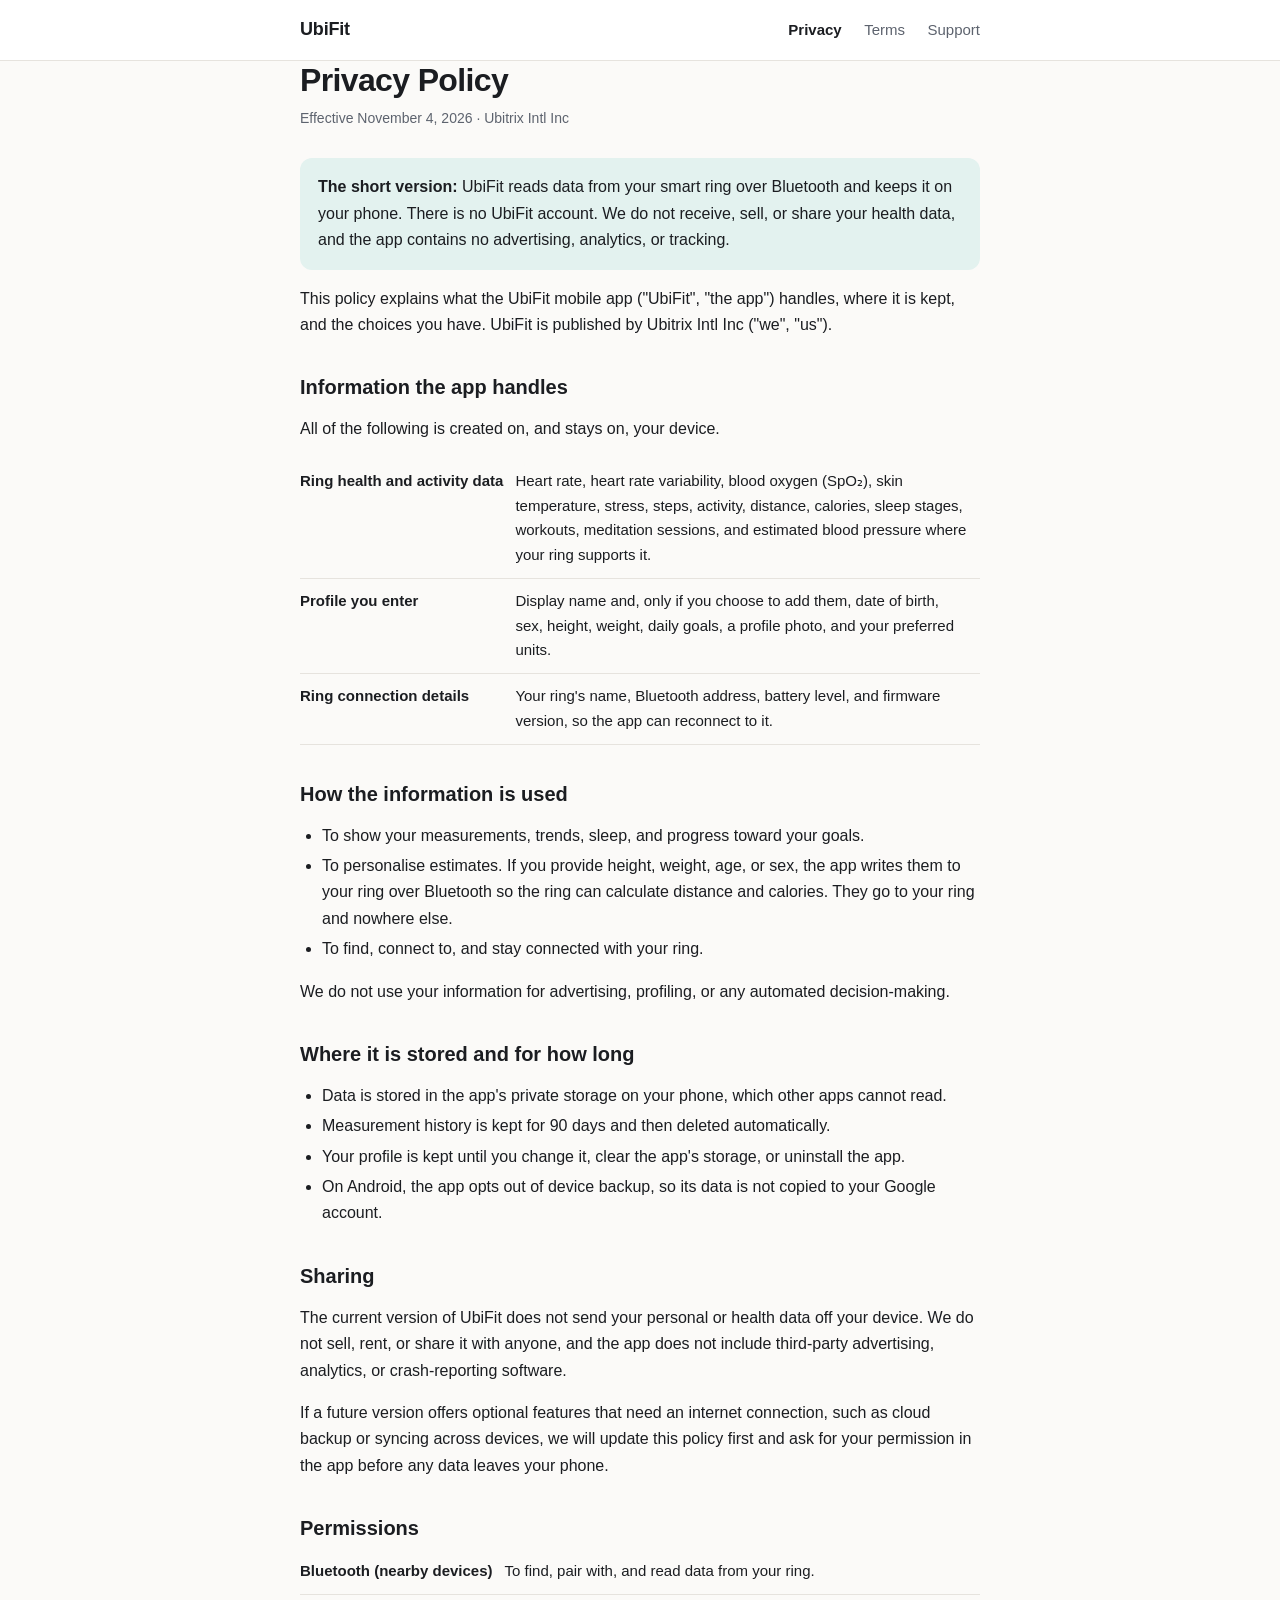
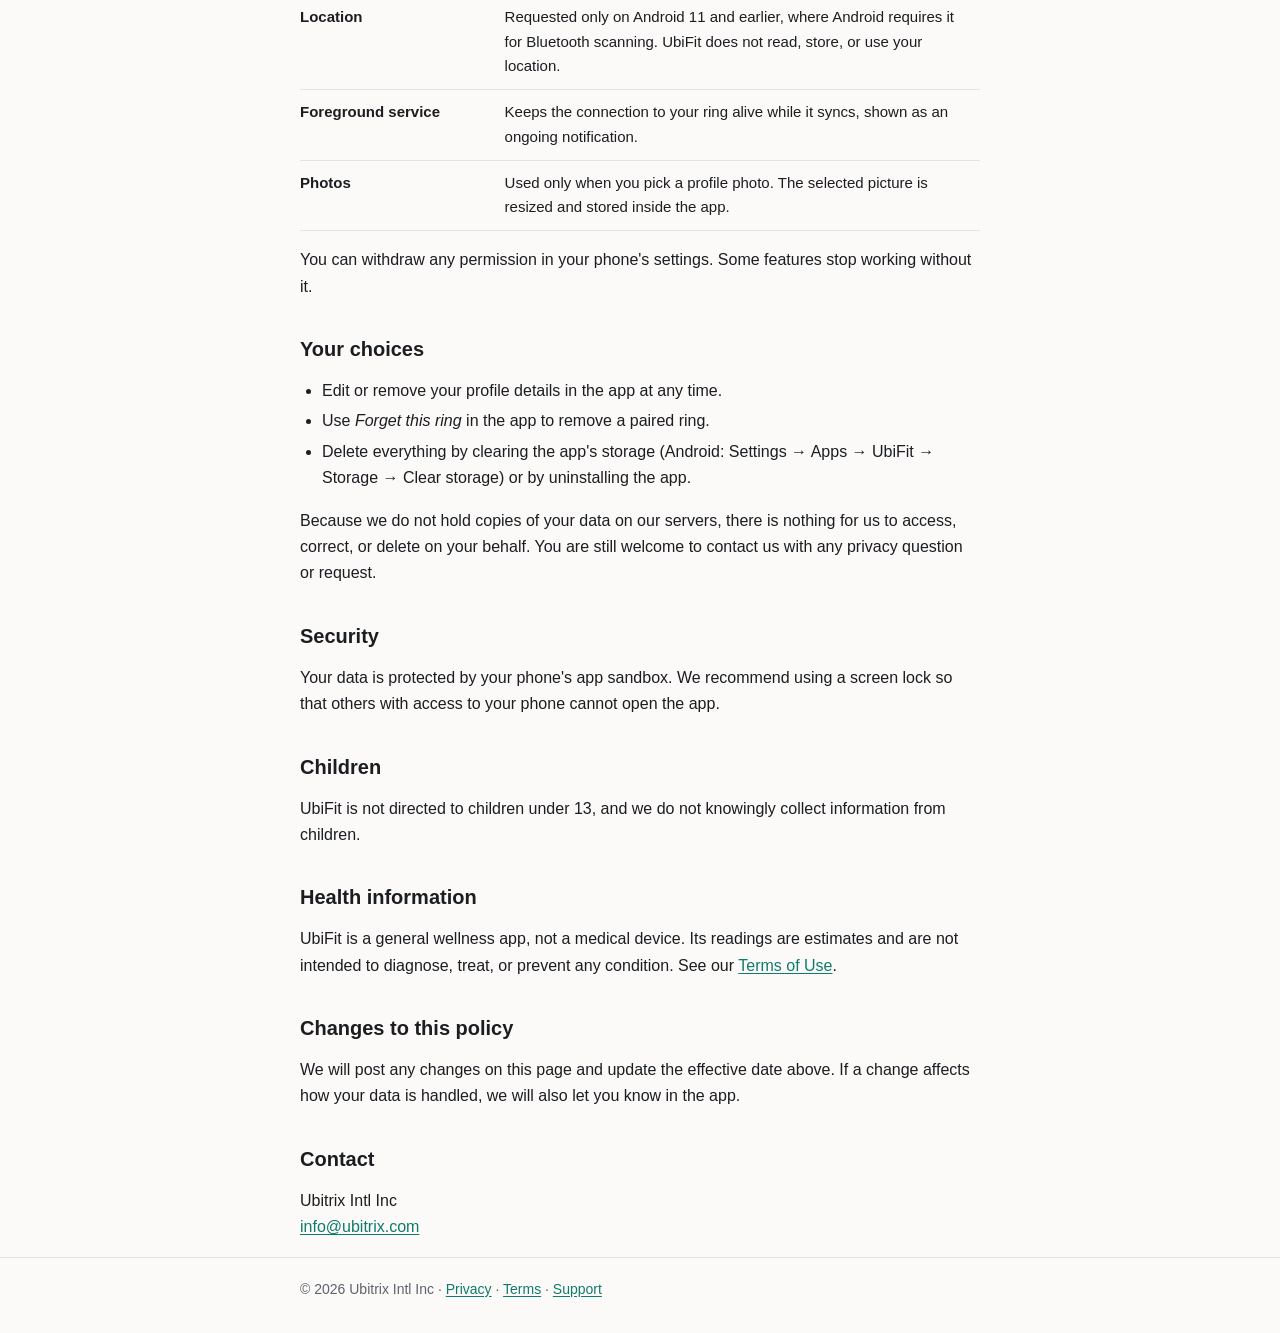
==== privacy/index.html @ 9b68f47c "Add UbiFit privacy, terms, and support pages" ====
<!doctype html>
<html lang="en">
<head>
  <meta charset="utf-8">
  <meta name="viewport" content="width=device-width, initial-scale=1">
  <title>Privacy Policy · UbiFit</title>
  <meta name="description" content="How the UbiFit app handles your ring data and profile: everything stays on your phone.">
  <link rel="stylesheet" href="../assets/site.css">
</head>
<body>
  <header class="site">
    <div class="wrap">
      <a class="brand" href="../">UbiFit</a>
      <nav class="site">
        <a href="../privacy/" aria-current="page">Privacy</a>
        <a href="../terms/">Terms</a>
        <a href="../support/">Support</a>
      </nav>
    </div>
  </header>

  <main class="wrap">
    <h1>Privacy Policy</h1>
    <p class="meta">Effective November 4, 2026 · Ubitrix Intl Inc</p>

    <p class="lede"><strong>The short version:</strong> UbiFit reads data from your smart ring over Bluetooth and keeps it on your phone. There is no UbiFit account. We do not receive, sell, or share your health data, and the app contains no advertising, analytics, or tracking.</p>

    <p>This policy explains what the UbiFit mobile app ("UbiFit", "the app") handles, where it is kept, and the choices you have. UbiFit is published by Ubitrix Intl Inc ("we", "us").</p>

    <h2>Information the app handles</h2>
    <p>All of the following is created on, and stays on, your device.</p>
    <table>
      <tr>
        <th>Ring health and activity data</th>
        <td>Heart rate, heart rate variability, blood oxygen (SpO₂), skin temperature, stress, steps, activity, distance, calories, sleep stages, workouts, meditation sessions, and estimated blood pressure where your ring supports it.</td>
      </tr>
      <tr>
        <th>Profile you enter</th>
        <td>Display name and, only if you choose to add them, date of birth, sex, height, weight, daily goals, a profile photo, and your preferred units.</td>
      </tr>
      <tr>
        <th>Ring connection details</th>
        <td>Your ring's name, Bluetooth address, battery level, and firmware version, so the app can reconnect to it.</td>
      </tr>
    </table>

    <h2>How the information is used</h2>
    <ul>
      <li>To show your measurements, trends, sleep, and progress toward your goals.</li>
      <li>To personalise estimates. If you provide height, weight, age, or sex, the app writes them to your ring over Bluetooth so the ring can calculate distance and calories. They go to your ring and nowhere else.</li>
      <li>To find, connect to, and stay connected with your ring.</li>
    </ul>
    <p>We do not use your information for advertising, profiling, or any automated decision-making.</p>

    <h2>Where it is stored and for how long</h2>
    <ul>
      <li>Data is stored in the app's private storage on your phone, which other apps cannot read.</li>
      <li>Measurement history is kept for 90 days and then deleted automatically.</li>
      <li>Your profile is kept until you change it, clear the app's storage, or uninstall the app.</li>
      <li>On Android, the app opts out of device backup, so its data is not copied to your Google account.</li>
    </ul>

    <h2>Sharing</h2>
    <p>The current version of UbiFit does not send your personal or health data off your device. We do not sell, rent, or share it with anyone, and the app does not include third-party advertising, analytics, or crash-reporting software.</p>
    <p>If a future version offers optional features that need an internet connection, such as cloud backup or syncing across devices, we will update this policy first and ask for your permission in the app before any data leaves your phone.</p>

    <h2>Permissions</h2>
    <table>
      <tr><th>Bluetooth (nearby devices)</th><td>To find, pair with, and read data from your ring.</td></tr>
      <tr><th>Location</th><td>Requested only on Android 11 and earlier, where Android requires it for Bluetooth scanning. UbiFit does not read, store, or use your location.</td></tr>
      <tr><th>Foreground service</th><td>Keeps the connection to your ring alive while it syncs, shown as an ongoing notification.</td></tr>
      <tr><th>Photos</th><td>Used only when you pick a profile photo. The selected picture is resized and stored inside the app.</td></tr>
    </table>
    <p>You can withdraw any permission in your phone's settings. Some features stop working without it.</p>

    <h2>Your choices</h2>
    <ul>
      <li>Edit or remove your profile details in the app at any time.</li>
      <li>Use <em>Forget this ring</em> in the app to remove a paired ring.</li>
      <li>Delete everything by clearing the app's storage (Android: Settings → Apps → UbiFit → Storage → Clear storage) or by uninstalling the app.</li>
    </ul>
    <p>Because we do not hold copies of your data on our servers, there is nothing for us to access, correct, or delete on your behalf. You are still welcome to contact us with any privacy question or request.</p>

    <h2>Security</h2>
    <p>Your data is protected by your phone's app sandbox. We recommend using a screen lock so that others with access to your phone cannot open the app.</p>

    <h2>Children</h2>
    <p>UbiFit is not directed to children under 13, and we do not knowingly collect information from children.</p>

    <h2>Health information</h2>
    <p>UbiFit is a general wellness app, not a medical device. Its readings are estimates and are not intended to diagnose, treat, or prevent any condition. See our <a href="../terms/">Terms of Use</a>.</p>

    <h2>Changes to this policy</h2>
    <p>We will post any changes on this page and update the effective date above. If a change affects how your data is handled, we will also let you know in the app.</p>

    <h2>Contact</h2>
    <p>Ubitrix Intl Inc<br><a href="mailto:info@ubitrix.com">info@ubitrix.com</a></p>
  </main>

  <footer class="site">
    <div class="wrap">© 2026 Ubitrix Intl Inc · <a href="../privacy/">Privacy</a> · <a href="../terms/">Terms</a> · <a href="../support/">Support</a></div>
  </footer>
</body>
</html>
---- assets/site.css ----
:root {
  --bg: #fbfaf8;
  --surface: #ffffff;
  --text: #1b1d21;
  --muted: #5d636e;
  --line: #e6e3de;
  --accent: #0f7b6c;
  --accent-soft: #e3f2ef;
  color-scheme: light;
}

@media (prefers-color-scheme: dark) {
  :root {
    --bg: #111315;
    --surface: #181b1e;
    --text: #eceef0;
    --muted: #a2a8b1;
    --line: #2a2e33;
    --accent: #4fc2ae;
    --accent-soft: #17302c;
    color-scheme: dark;
  }
}

* { box-sizing: border-box; }

html { -webkit-text-size-adjust: 100%; }

body {
  margin: 0;
  background: var(--bg);
  color: var(--text);
  font: 16px/1.65 ui-sans-serif, -apple-system, BlinkMacSystemFont, "Segoe UI", Roboto, "Helvetica Neue", Arial, sans-serif;
}

a { color: var(--accent); text-underline-offset: 2px; }

.wrap { max-width: 720px; margin: 0 auto; padding: 0 20px; }

header.site {
  border-bottom: 1px solid var(--line);
  background: var(--surface);
}

header.site .wrap {
  display: flex;
  align-items: center;
  justify-content: space-between;
  gap: 16px;
  min-height: 60px;
  flex-wrap: wrap;
}

.brand {
  font-weight: 700;
  font-size: 18px;
  letter-spacing: -0.01em;
  color: var(--text);
  text-decoration: none;
}

nav.site a {
  color: var(--muted);
  text-decoration: none;
  margin-left: 18px;
  font-size: 15px;
}

nav.site a:first-child { margin-left: 0; }
nav.site a[aria-current="page"] { color: var(--text); font-weight: 600; }

main { padding: 40px 0 56px; }

h1 { font-size: 32px; line-height: 1.2; letter-spacing: -0.02em; margin: 0 0 8px; }
h2 { font-size: 20px; line-height: 1.3; margin: 36px 0 8px; }
h3 { font-size: 16px; margin: 24px 0 4px; }

.meta { color: var(--muted); font-size: 14px; margin: 0 0 28px; }

.lede {
  background: var(--accent-soft);
  border-radius: 12px;
  padding: 16px 18px;
  margin: 0 0 8px;
}

ul { padding-left: 22px; }
li { margin: 4px 0; }

table { width: 100%; border-collapse: collapse; font-size: 15px; margin: 8px 0; }
th, td { text-align: left; vertical-align: top; padding: 10px 12px 10px 0; border-bottom: 1px solid var(--line); }
th { font-weight: 600; white-space: nowrap; }

.cards { display: grid; gap: 12px; grid-template-columns: repeat(auto-fit, minmax(200px, 1fr)); margin-top: 24px; }

.card {
  display: block;
  background: var(--surface);
  border: 1px solid var(--line);
  border-radius: 12px;
  padding: 16px 18px;
  color: var(--text);
  text-decoration: none;
}

.card strong { display: block; margin-bottom: 2px; }
.card span { color: var(--muted); font-size: 14px; }
.card:hover { border-color: var(--accent); }

footer.site {
  border-top: 1px solid var(--line);
  color: var(--muted);
  font-size: 14px;
  padding: 20px 0 32px;
}

@media (max-width: 480px) {
  h1 { font-size: 26px; }
  th { white-space: normal; }
}
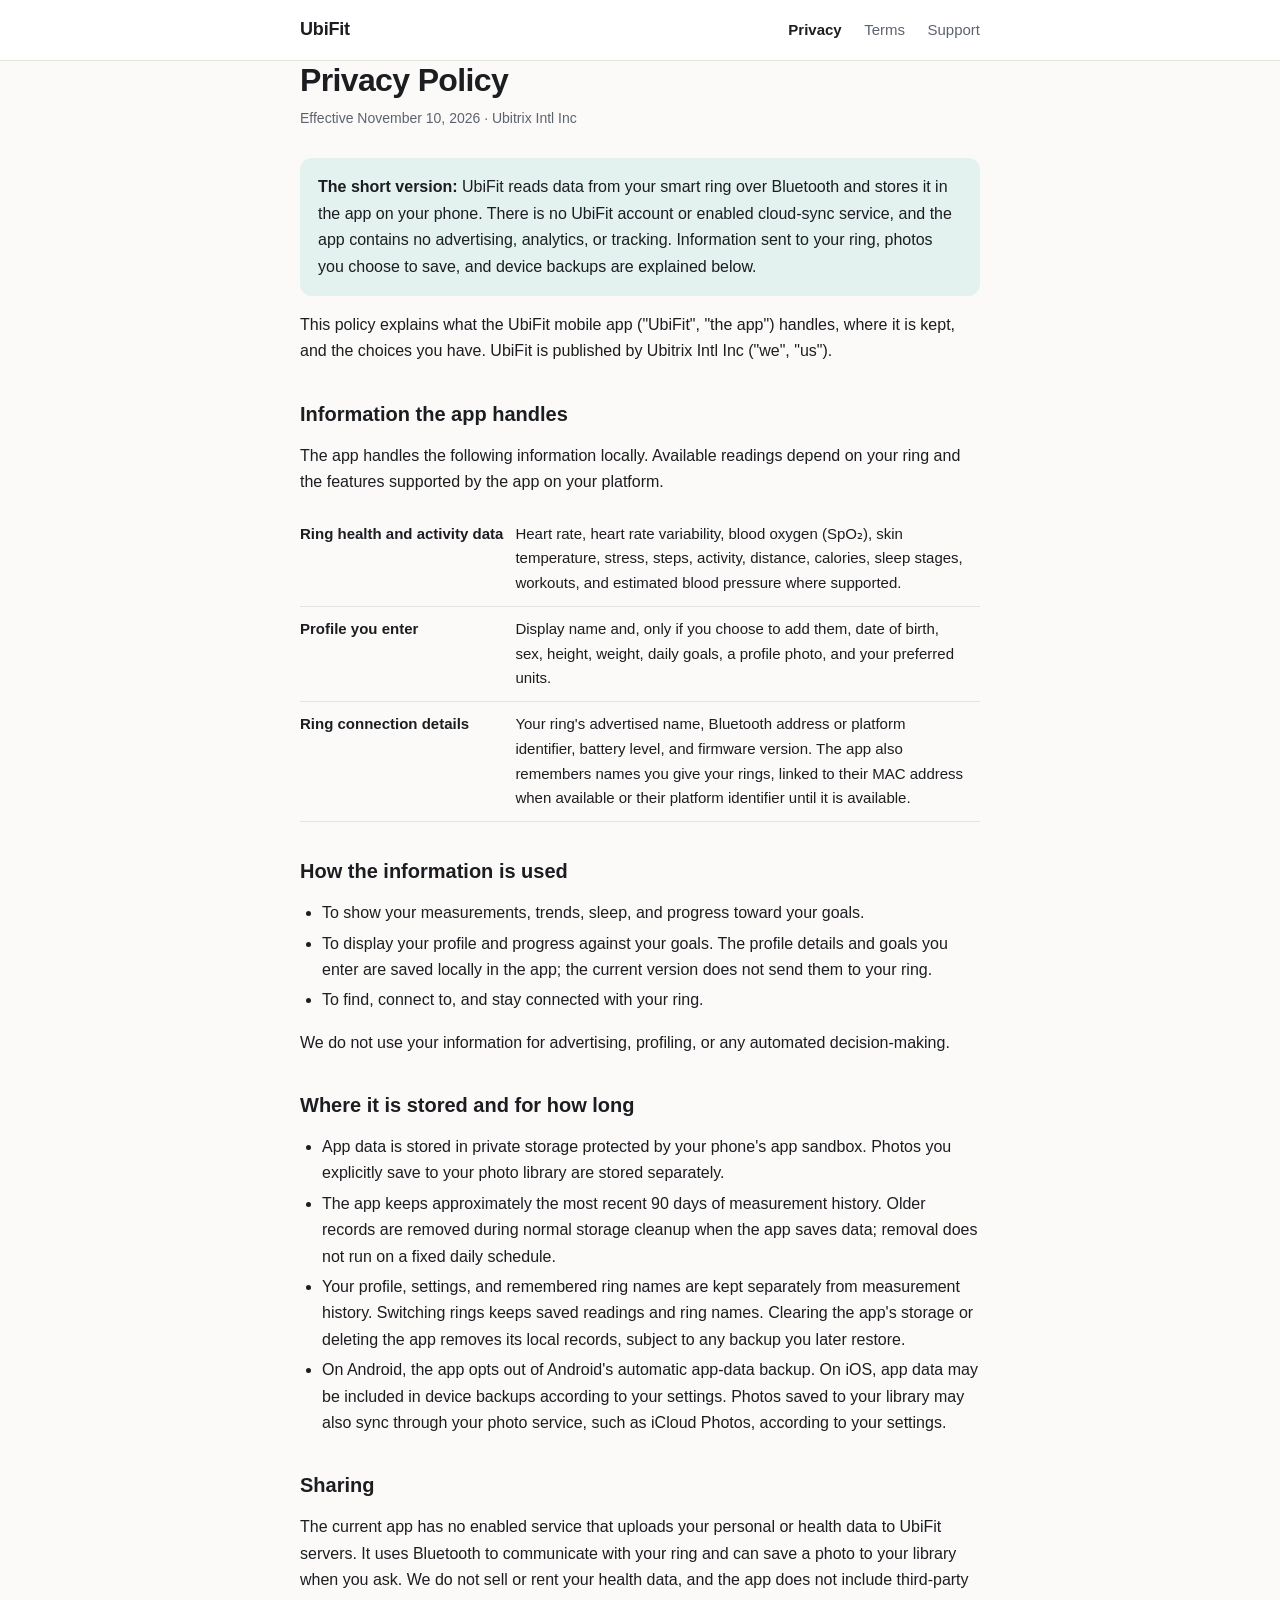
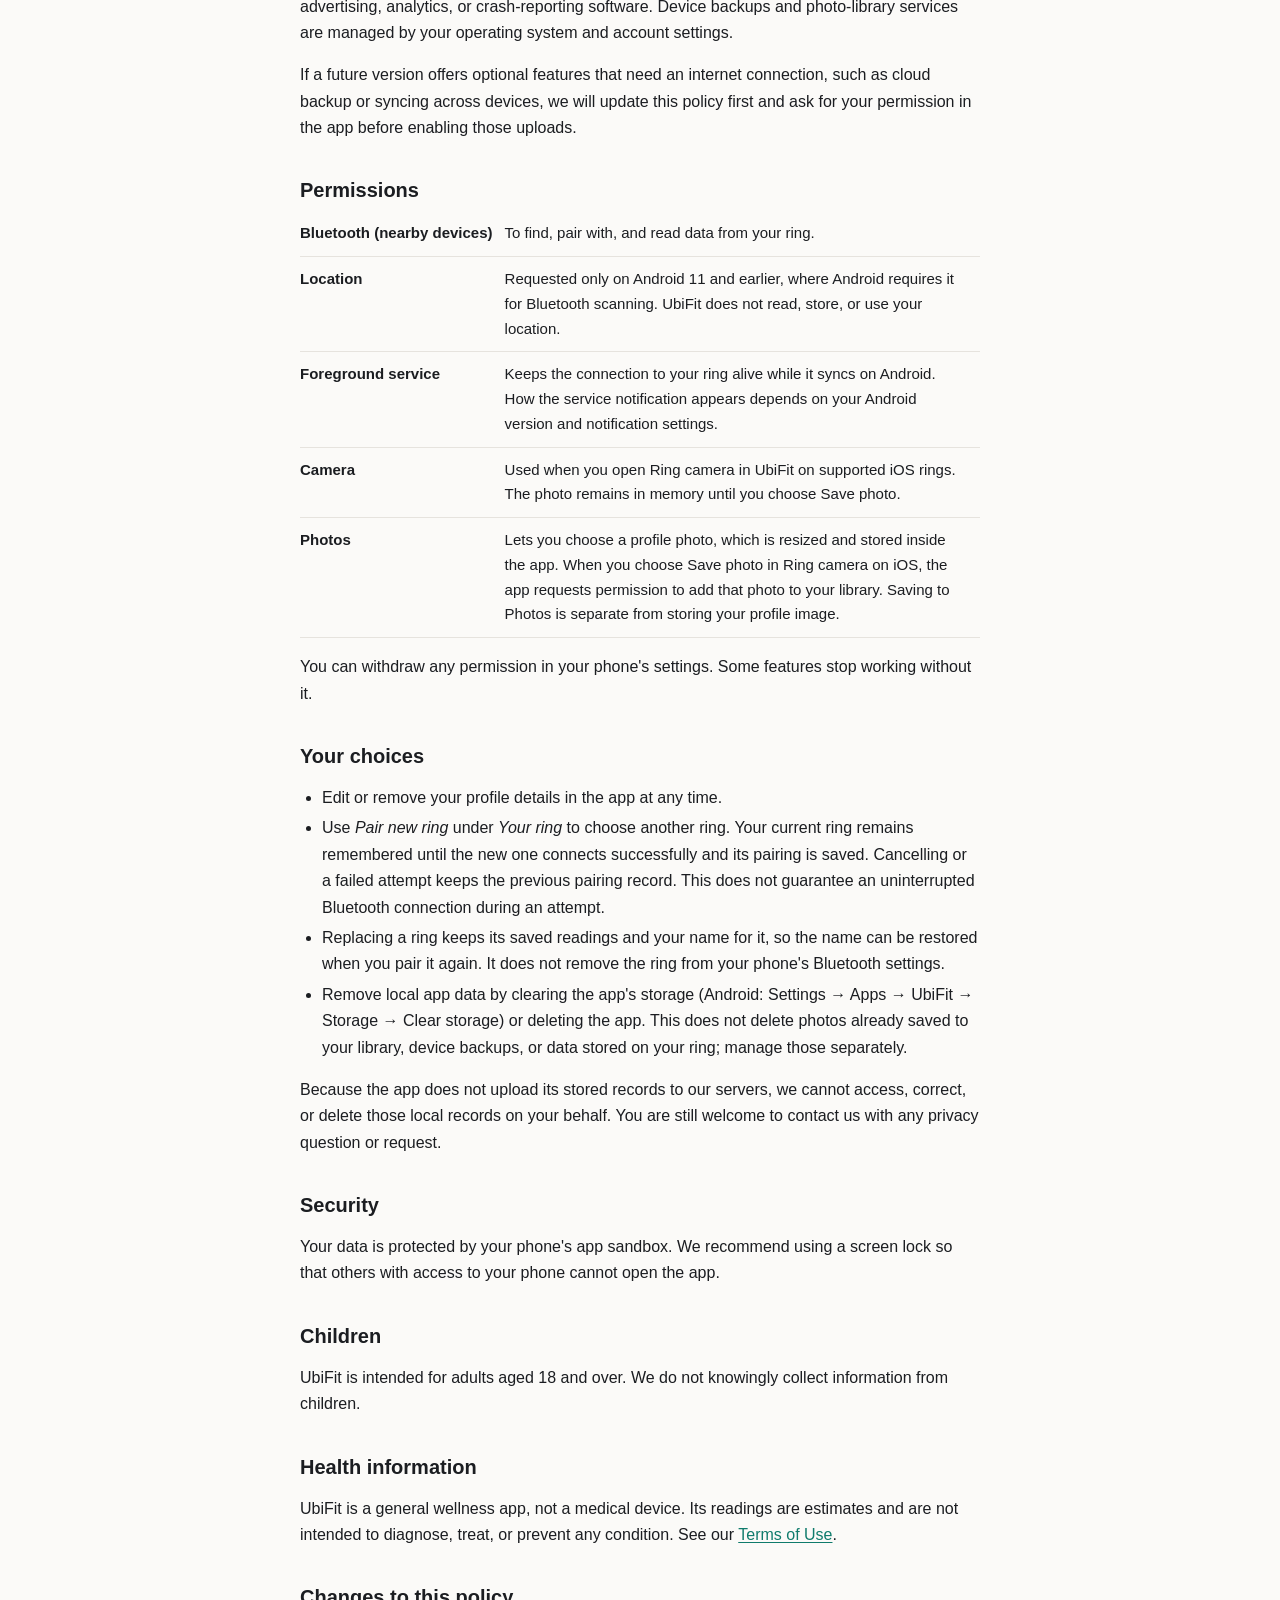
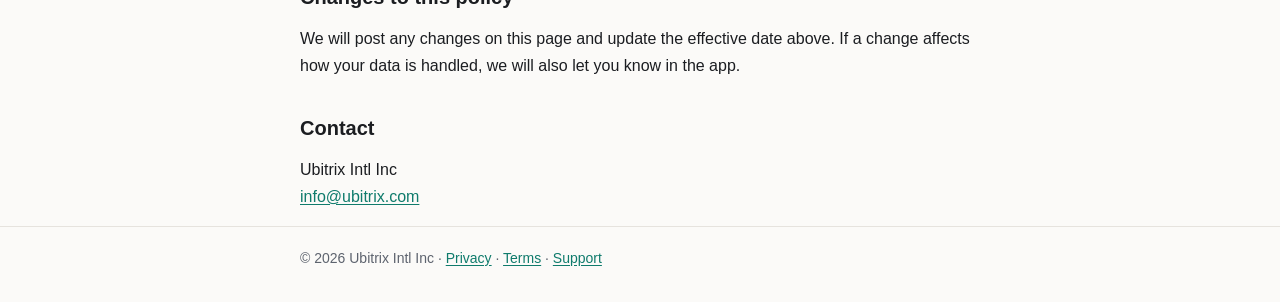
==== commit 7463c8f8: "Clarify UbiFit privacy, pairing, photos, and adult audience" ====
--- a/privacy/index.html
+++ b/privacy/index.html
@@ -4,7 +4,7 @@
   <meta charset="utf-8">
   <meta name="viewport" content="width=device-width, initial-scale=1">
   <title>Privacy Policy · UbiFit</title>
-  <meta name="description" content="How the UbiFit app handles your ring data and profile: everything stays on your phone.">
+  <meta name="description" content="How the UbiFit app handles your ring data, profile, photos, and local storage.">
   <link rel="stylesheet" href="../assets/site.css">
 </head>
 <body>
@@ -21,18 +21,18 @@
 
   <main class="wrap">
     <h1>Privacy Policy</h1>
-    <p class="meta">Effective November 4, 2026 · Ubitrix Intl Inc</p>
+    <p class="meta">Effective November 10, 2026 · Ubitrix Intl Inc</p>
 
-    <p class="lede"><strong>The short version:</strong> UbiFit reads data from your smart ring over Bluetooth and keeps it on your phone. There is no UbiFit account. We do not receive, sell, or share your health data, and the app contains no advertising, analytics, or tracking.</p>
+    <p class="lede"><strong>The short version:</strong> UbiFit reads data from your smart ring over Bluetooth and stores it in the app on your phone. There is no UbiFit account or enabled cloud-sync service, and the app contains no advertising, analytics, or tracking. Information sent to your ring, photos you choose to save, and device backups are explained below.</p>
 
     <p>This policy explains what the UbiFit mobile app ("UbiFit", "the app") handles, where it is kept, and the choices you have. UbiFit is published by Ubitrix Intl Inc ("we", "us").</p>
 
     <h2>Information the app handles</h2>
-    <p>All of the following is created on, and stays on, your device.</p>
+    <p>The app handles the following information locally. Available readings depend on your ring and the features supported by the app on your platform.</p>
     <table>
       <tr>
         <th>Ring health and activity data</th>
-        <td>Heart rate, heart rate variability, blood oxygen (SpO₂), skin temperature, stress, steps, activity, distance, calories, sleep stages, workouts, meditation sessions, and estimated blood pressure where your ring supports it.</td>
+        <td>Heart rate, heart rate variability, blood oxygen (SpO₂), skin temperature, stress, steps, activity, distance, calories, sleep stages, workouts, and estimated blood pressure where supported.</td>
       </tr>
       <tr>
         <th>Profile you enter</th>
@@ -40,52 +40,54 @@
       </tr>
       <tr>
         <th>Ring connection details</th>
-        <td>Your ring's name, Bluetooth address, battery level, and firmware version, so the app can reconnect to it.</td>
+        <td>Your ring's advertised name, Bluetooth address or platform identifier, battery level, and firmware version. The app also remembers names you give your rings, linked to their MAC address when available or their platform identifier until it is available.</td>
       </tr>
     </table>
 
     <h2>How the information is used</h2>
     <ul>
       <li>To show your measurements, trends, sleep, and progress toward your goals.</li>
-      <li>To personalise estimates. If you provide height, weight, age, or sex, the app writes them to your ring over Bluetooth so the ring can calculate distance and calories. They go to your ring and nowhere else.</li>
+      <li>To display your profile and progress against your goals. The profile details and goals you enter are saved locally in the app; the current version does not send them to your ring.</li>
       <li>To find, connect to, and stay connected with your ring.</li>
     </ul>
     <p>We do not use your information for advertising, profiling, or any automated decision-making.</p>
 
     <h2>Where it is stored and for how long</h2>
     <ul>
-      <li>Data is stored in the app's private storage on your phone, which other apps cannot read.</li>
-      <li>Measurement history is kept for 90 days and then deleted automatically.</li>
-      <li>Your profile is kept until you change it, clear the app's storage, or uninstall the app.</li>
-      <li>On Android, the app opts out of device backup, so its data is not copied to your Google account.</li>
+      <li>App data is stored in private storage protected by your phone's app sandbox. Photos you explicitly save to your photo library are stored separately.</li>
+      <li>The app keeps approximately the most recent 90 days of measurement history. Older records are removed during normal storage cleanup when the app saves data; removal does not run on a fixed daily schedule.</li>
+      <li>Your profile, settings, and remembered ring names are kept separately from measurement history. Switching rings keeps saved readings and ring names. Clearing the app's storage or deleting the app removes its local records, subject to any backup you later restore.</li>
+      <li>On Android, the app opts out of Android's automatic app-data backup. On iOS, app data may be included in device backups according to your settings. Photos saved to your library may also sync through your photo service, such as iCloud Photos, according to your settings.</li>
     </ul>
 
     <h2>Sharing</h2>
-    <p>The current version of UbiFit does not send your personal or health data off your device. We do not sell, rent, or share it with anyone, and the app does not include third-party advertising, analytics, or crash-reporting software.</p>
-    <p>If a future version offers optional features that need an internet connection, such as cloud backup or syncing across devices, we will update this policy first and ask for your permission in the app before any data leaves your phone.</p>
+    <p>The current app has no enabled service that uploads your personal or health data to UbiFit servers. It uses Bluetooth to communicate with your ring and can save a photo to your library when you ask. We do not sell or rent your health data, and the app does not include third-party advertising, analytics, or crash-reporting software. Device backups and photo-library services are managed by your operating system and account settings.</p>
+    <p>If a future version offers optional features that need an internet connection, such as cloud backup or syncing across devices, we will update this policy first and ask for your permission in the app before enabling those uploads.</p>
 
     <h2>Permissions</h2>
     <table>
       <tr><th>Bluetooth (nearby devices)</th><td>To find, pair with, and read data from your ring.</td></tr>
       <tr><th>Location</th><td>Requested only on Android 11 and earlier, where Android requires it for Bluetooth scanning. UbiFit does not read, store, or use your location.</td></tr>
-      <tr><th>Foreground service</th><td>Keeps the connection to your ring alive while it syncs, shown as an ongoing notification.</td></tr>
-      <tr><th>Photos</th><td>Used only when you pick a profile photo. The selected picture is resized and stored inside the app.</td></tr>
+      <tr><th>Foreground service</th><td>Keeps the connection to your ring alive while it syncs on Android. How the service notification appears depends on your Android version and notification settings.</td></tr>
+      <tr><th>Camera</th><td>Used when you open Ring camera in UbiFit on supported iOS rings. The photo remains in memory until you choose Save photo.</td></tr>
+      <tr><th>Photos</th><td>Lets you choose a profile photo, which is resized and stored inside the app. When you choose Save photo in Ring camera on iOS, the app requests permission to add that photo to your library. Saving to Photos is separate from storing your profile image.</td></tr>
     </table>
     <p>You can withdraw any permission in your phone's settings. Some features stop working without it.</p>
 
     <h2>Your choices</h2>
     <ul>
       <li>Edit or remove your profile details in the app at any time.</li>
-      <li>Use <em>Forget this ring</em> in the app to remove a paired ring.</li>
-      <li>Delete everything by clearing the app's storage (Android: Settings → Apps → UbiFit → Storage → Clear storage) or by uninstalling the app.</li>
+      <li>Use <em>Pair new ring</em> under <em>Your ring</em> to choose another ring. Your current ring remains remembered until the new one connects successfully and its pairing is saved. Cancelling or a failed attempt keeps the previous pairing record. This does not guarantee an uninterrupted Bluetooth connection during an attempt.</li>
+      <li>Replacing a ring keeps its saved readings and your name for it, so the name can be restored when you pair it again. It does not remove the ring from your phone's Bluetooth settings.</li>
+      <li>Remove local app data by clearing the app's storage (Android: Settings → Apps → UbiFit → Storage → Clear storage) or deleting the app. This does not delete photos already saved to your library, device backups, or data stored on your ring; manage those separately.</li>
     </ul>
-    <p>Because we do not hold copies of your data on our servers, there is nothing for us to access, correct, or delete on your behalf. You are still welcome to contact us with any privacy question or request.</p>
+    <p>Because the app does not upload its stored records to our servers, we cannot access, correct, or delete those local records on your behalf. You are still welcome to contact us with any privacy question or request.</p>
 
     <h2>Security</h2>
     <p>Your data is protected by your phone's app sandbox. We recommend using a screen lock so that others with access to your phone cannot open the app.</p>
 
     <h2>Children</h2>
-    <p>UbiFit is not directed to children under 13, and we do not knowingly collect information from children.</p>
+    <p>UbiFit is intended for adults aged 18 and over. We do not knowingly collect information from children.</p>
 
     <h2>Health information</h2>
     <p>UbiFit is a general wellness app, not a medical device. Its readings are estimates and are not intended to diagnose, treat, or prevent any condition. See our <a href="../terms/">Terms of Use</a>.</p>
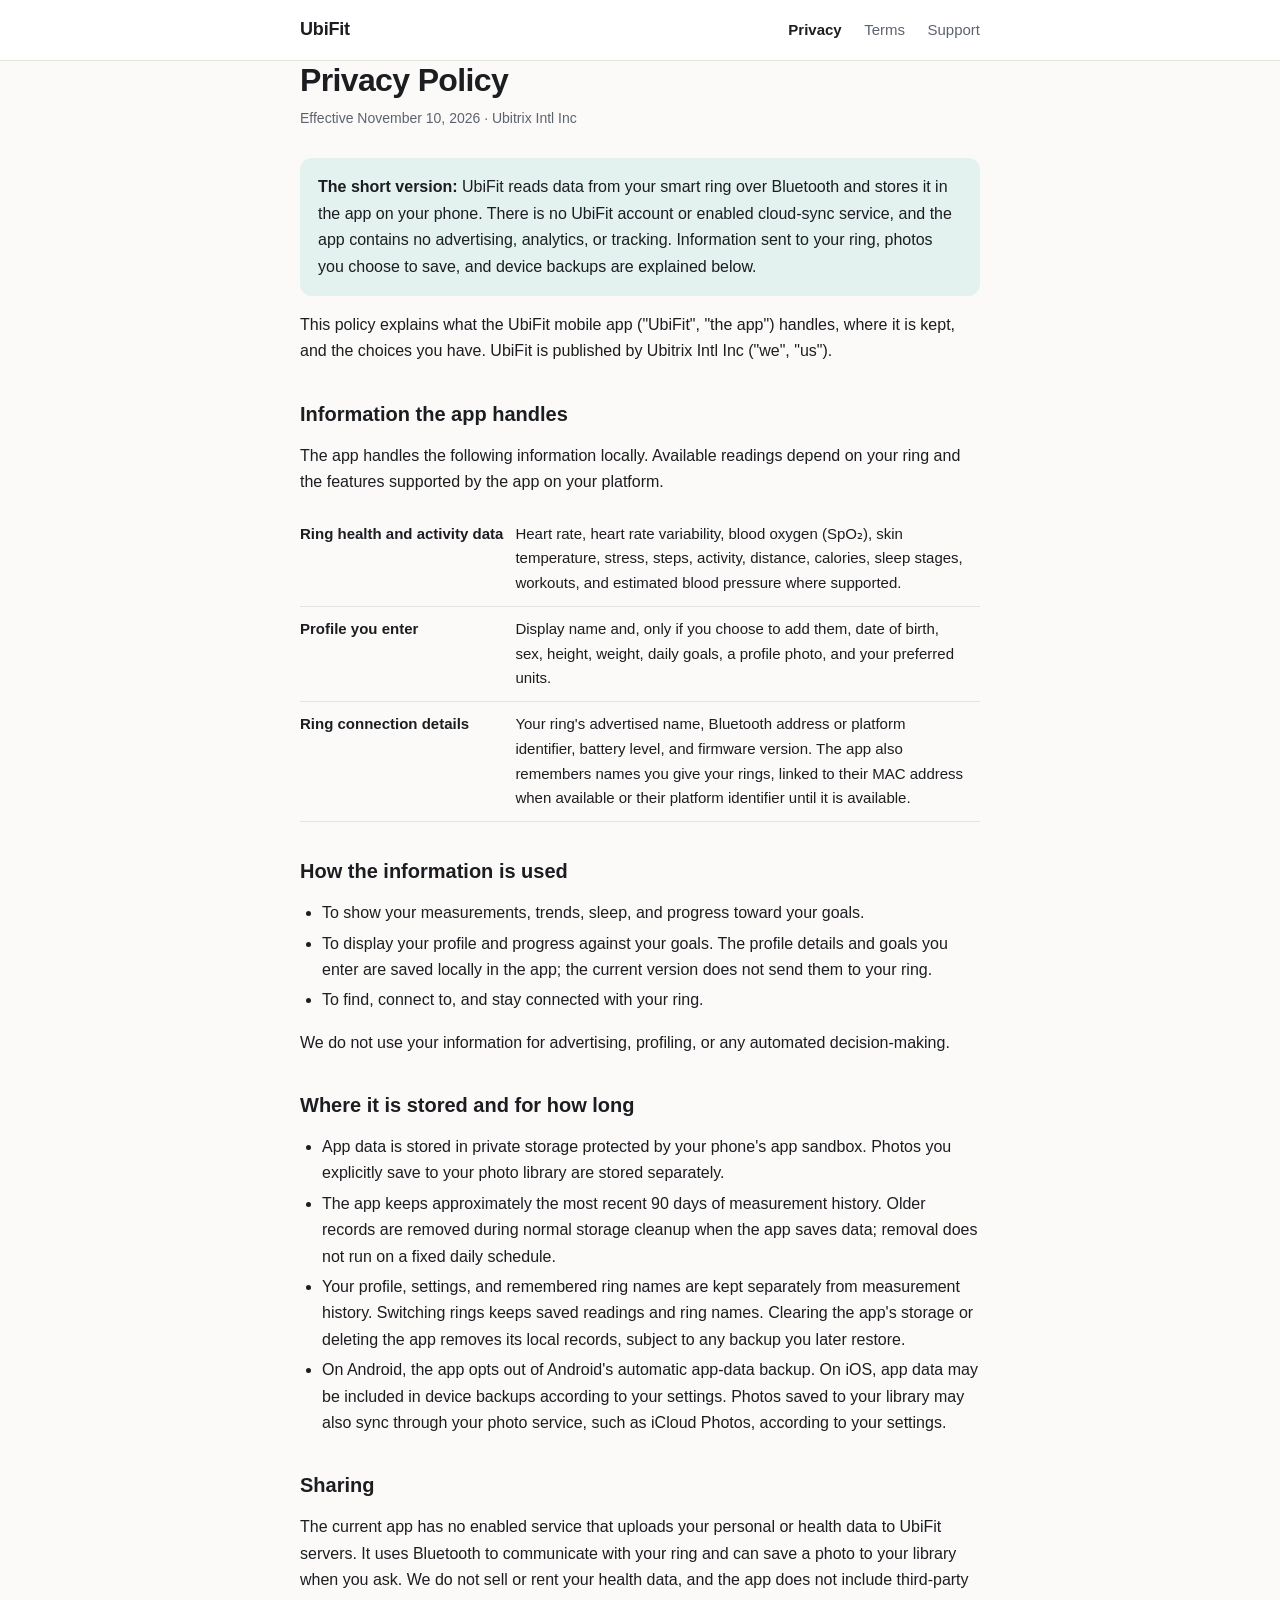
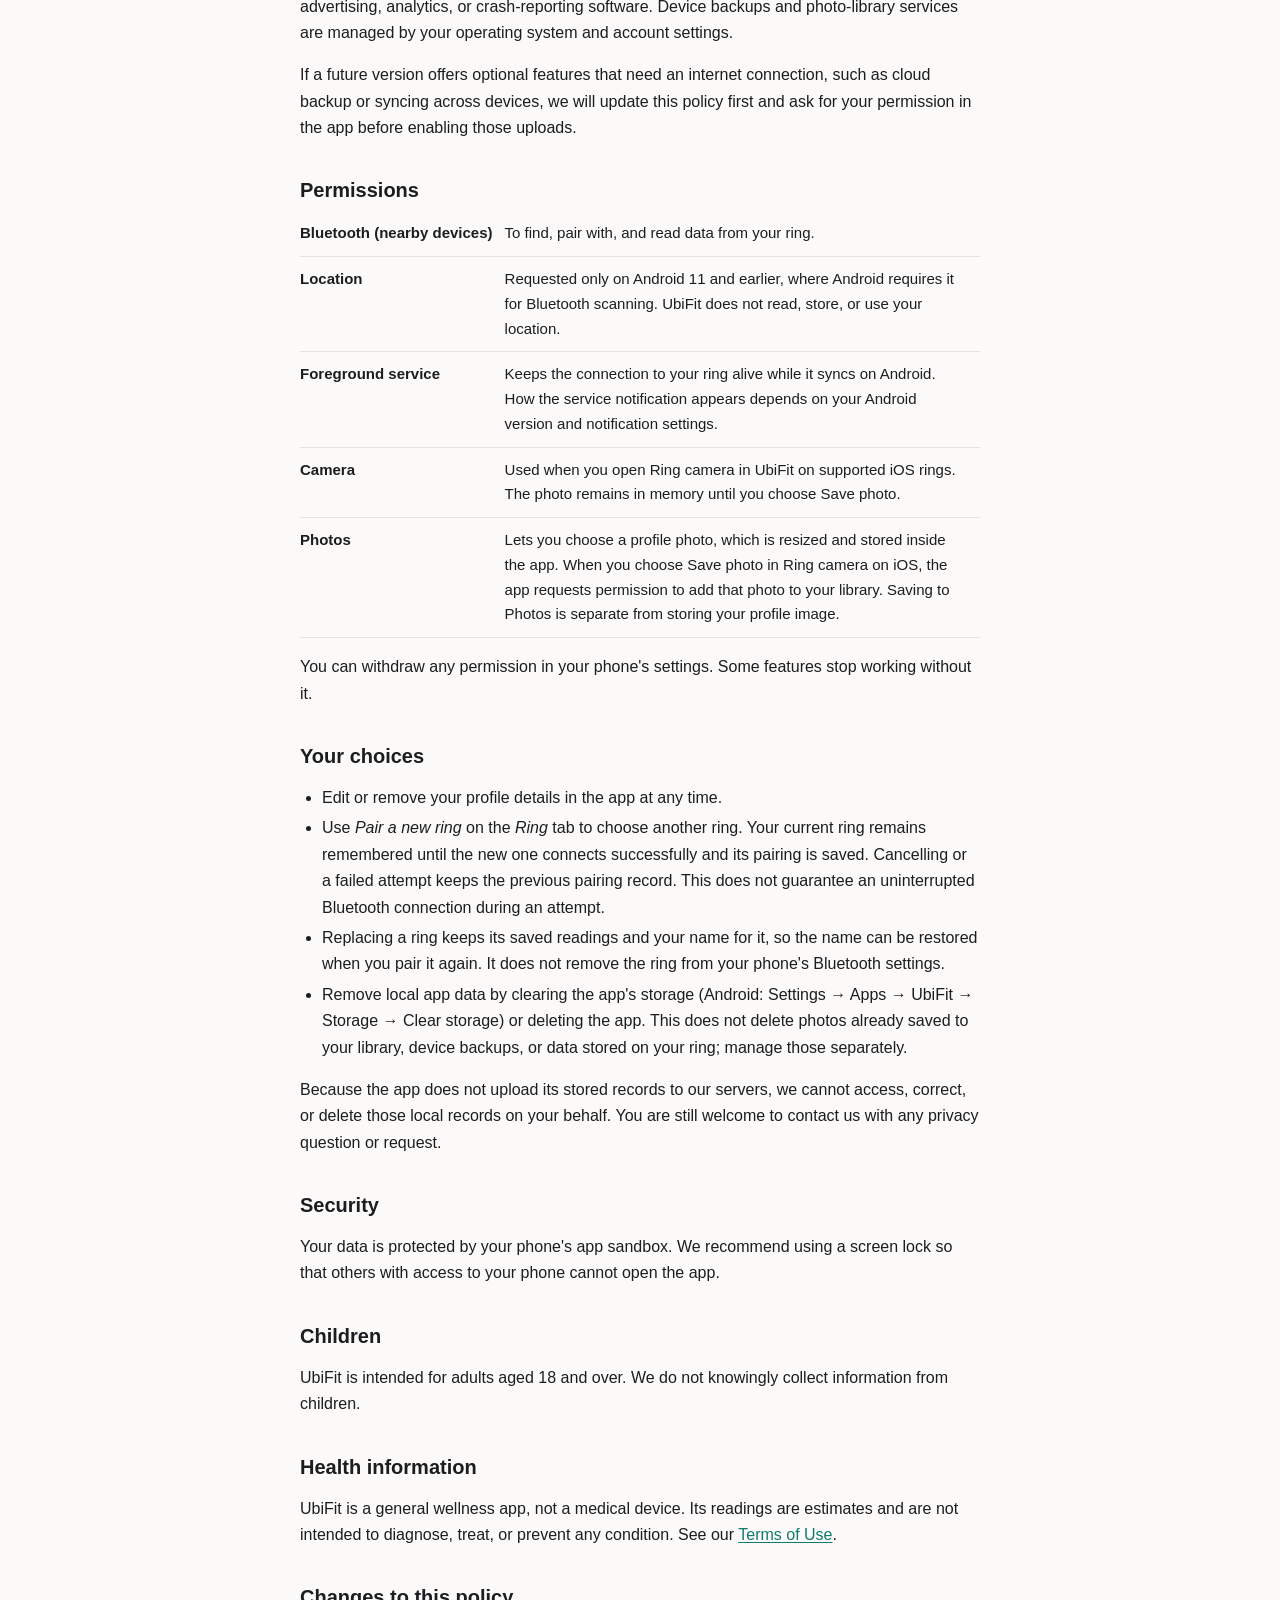
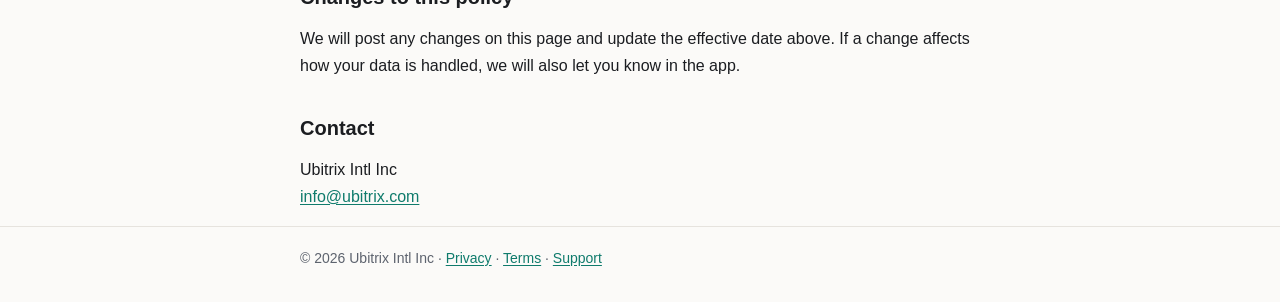
==== commit ff51f95f: "Update UbiFit Ring navigation in help pages" ====
--- a/privacy/index.html
+++ b/privacy/index.html
@@ -77,7 +77,7 @@
     <h2>Your choices</h2>
     <ul>
       <li>Edit or remove your profile details in the app at any time.</li>
-      <li>Use <em>Pair new ring</em> under <em>Your ring</em> to choose another ring. Your current ring remains remembered until the new one connects successfully and its pairing is saved. Cancelling or a failed attempt keeps the previous pairing record. This does not guarantee an uninterrupted Bluetooth connection during an attempt.</li>
+      <li>Use <em>Pair a new ring</em> on the <em>Ring</em> tab to choose another ring. Your current ring remains remembered until the new one connects successfully and its pairing is saved. Cancelling or a failed attempt keeps the previous pairing record. This does not guarantee an uninterrupted Bluetooth connection during an attempt.</li>
       <li>Replacing a ring keeps its saved readings and your name for it, so the name can be restored when you pair it again. It does not remove the ring from your phone's Bluetooth settings.</li>
       <li>Remove local app data by clearing the app's storage (Android: Settings → Apps → UbiFit → Storage → Clear storage) or deleting the app. This does not delete photos already saved to your library, device backups, or data stored on your ring; manage those separately.</li>
     </ul>
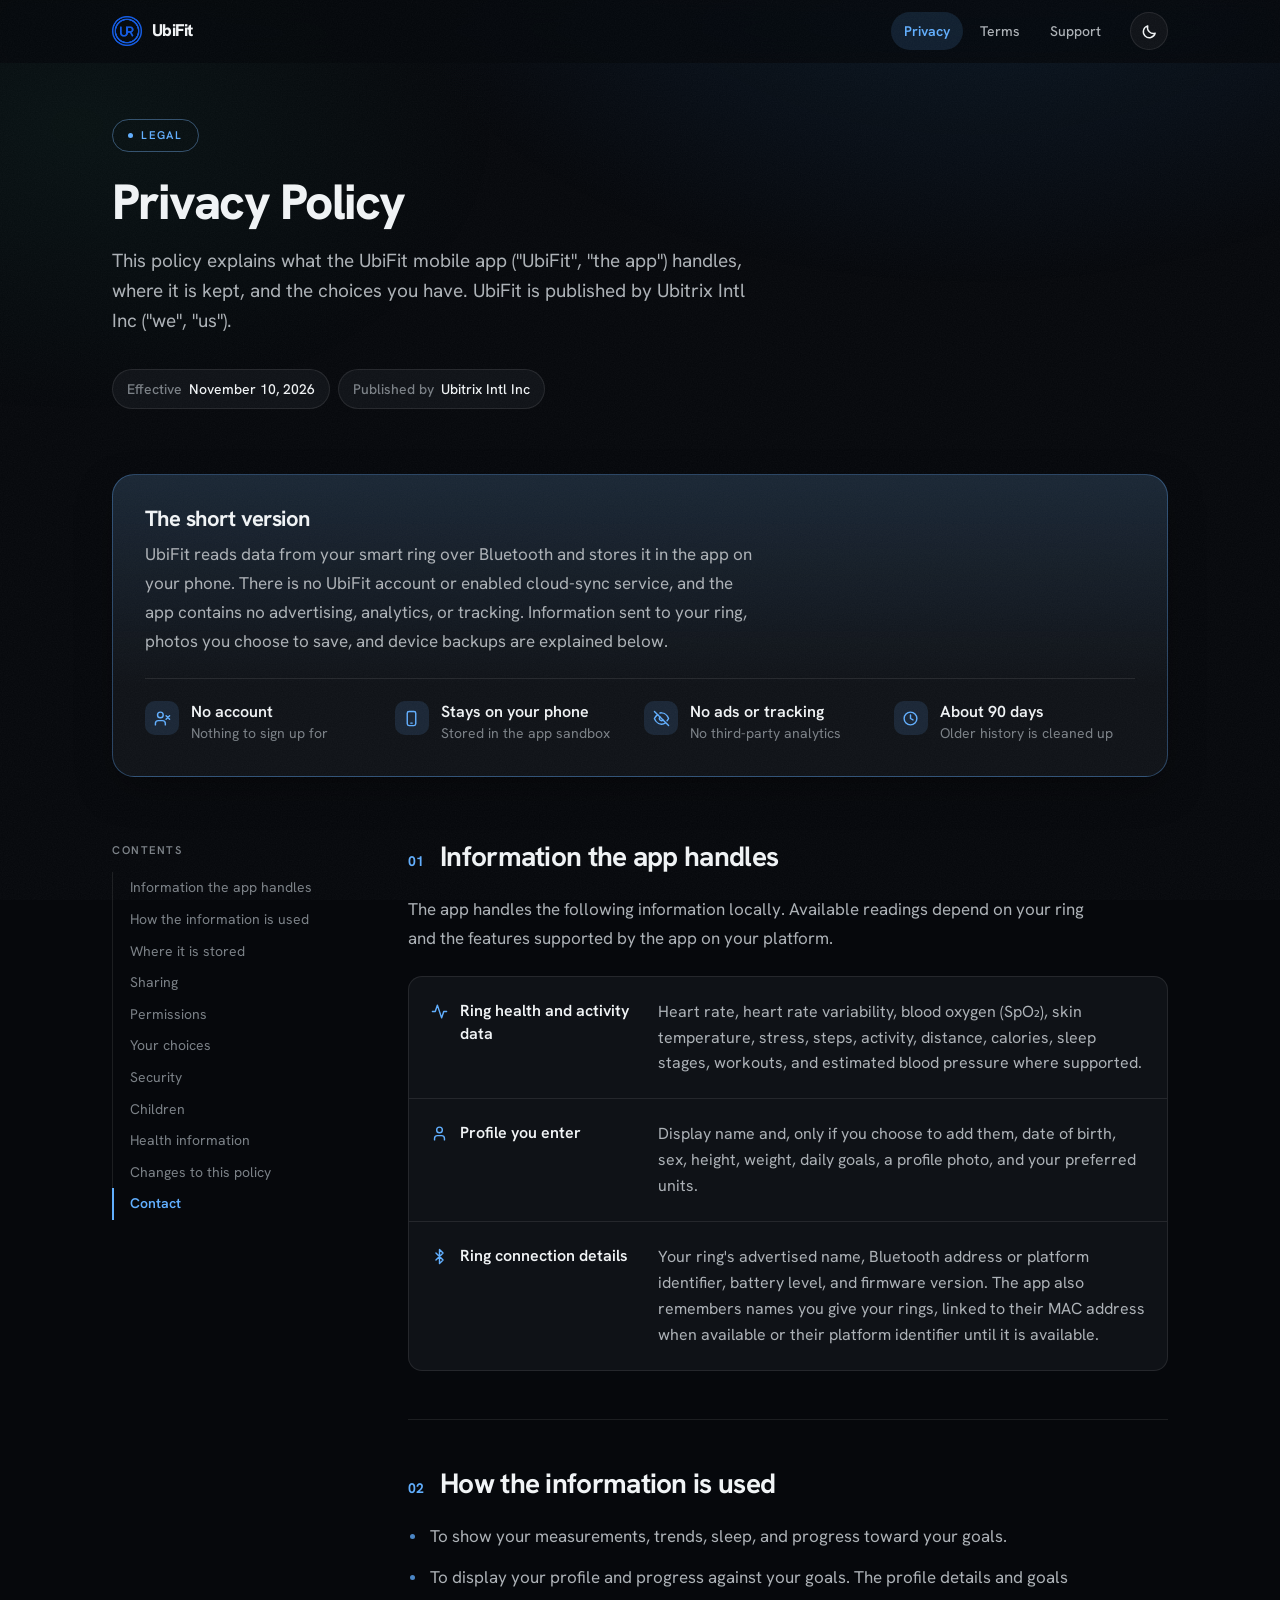
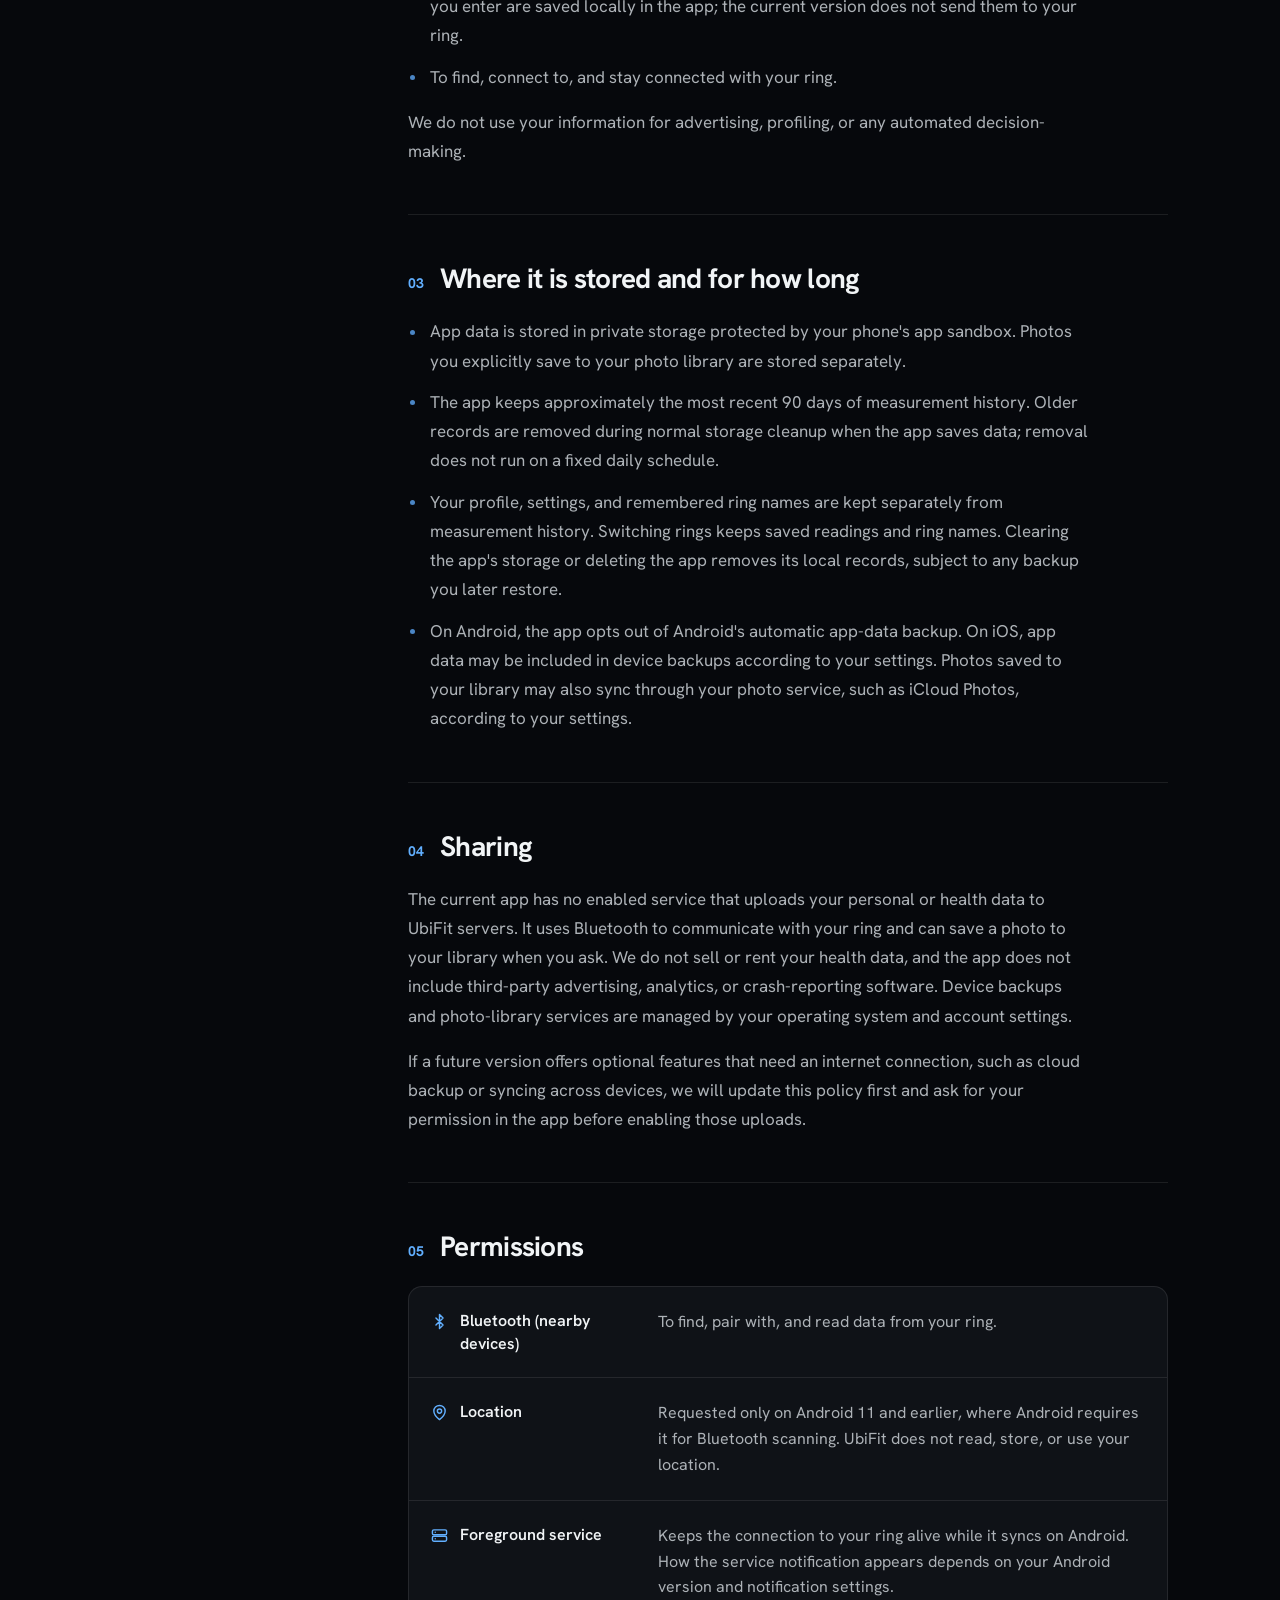
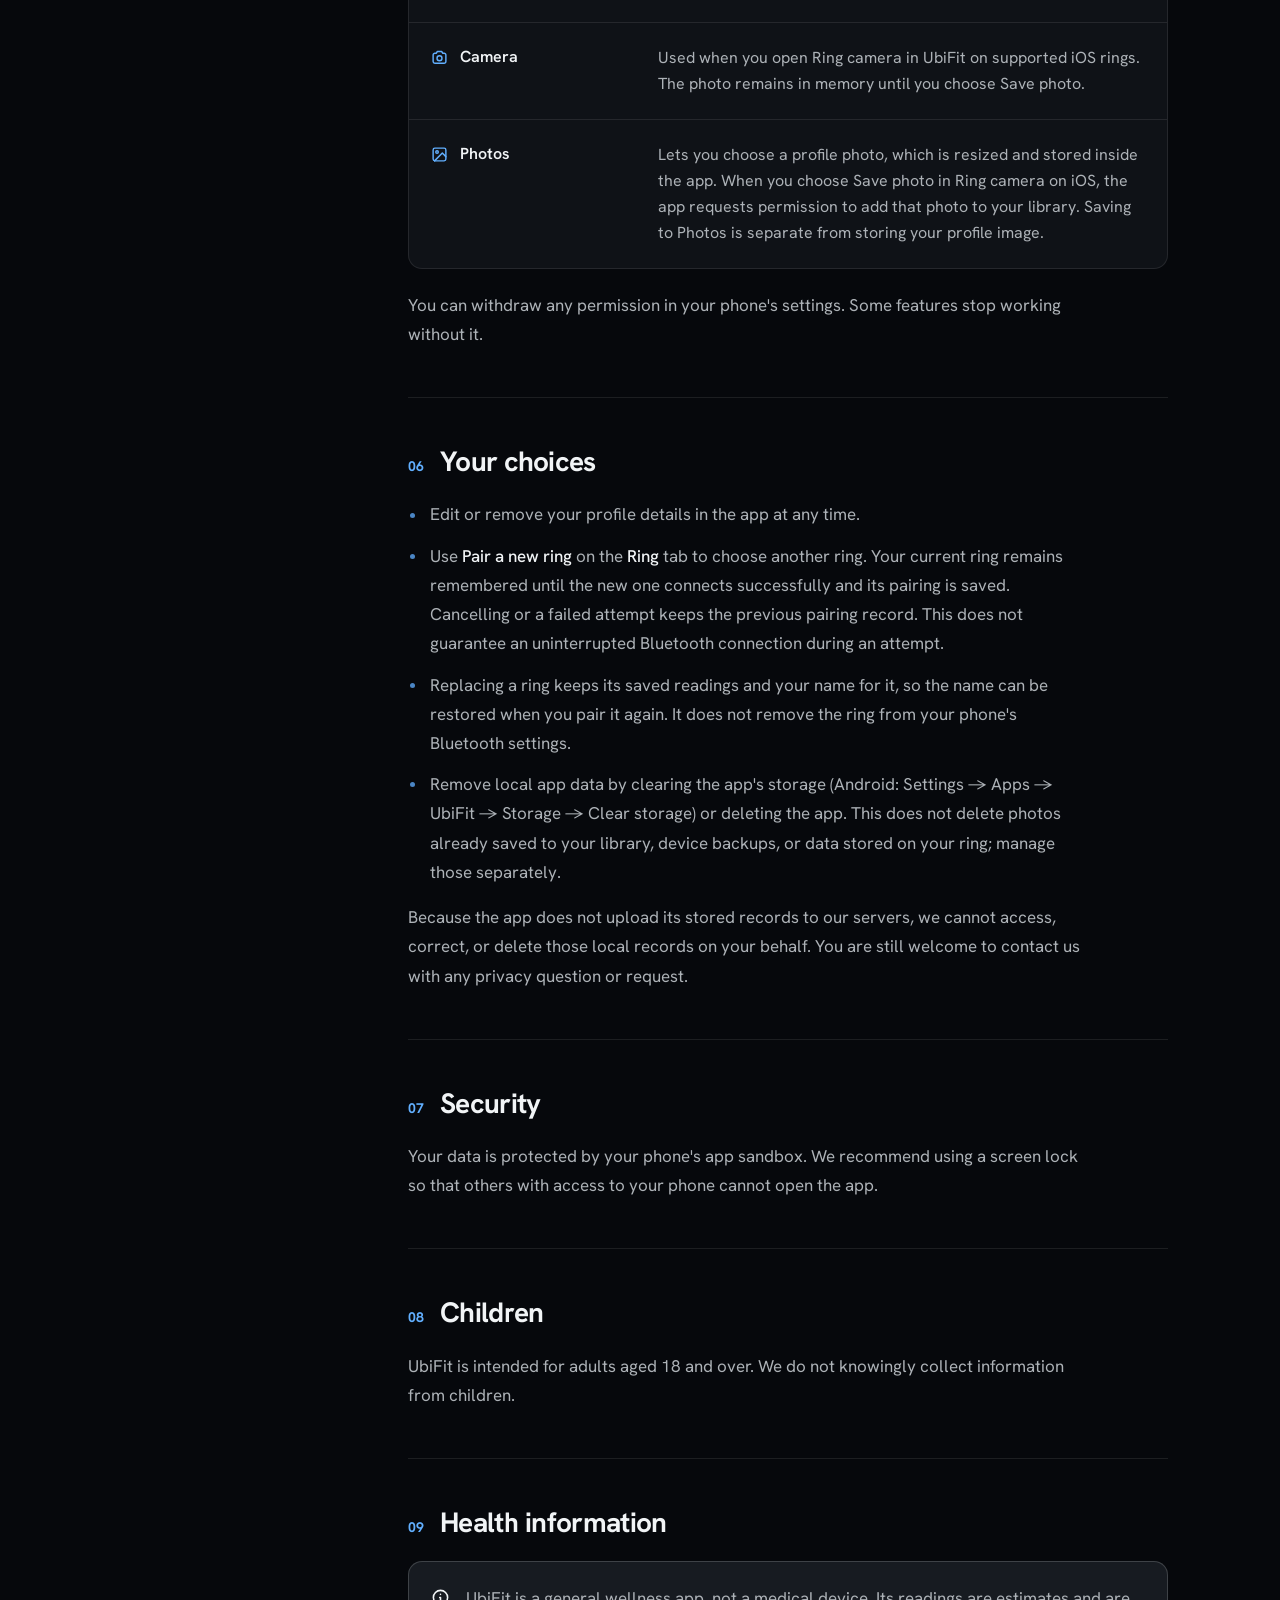
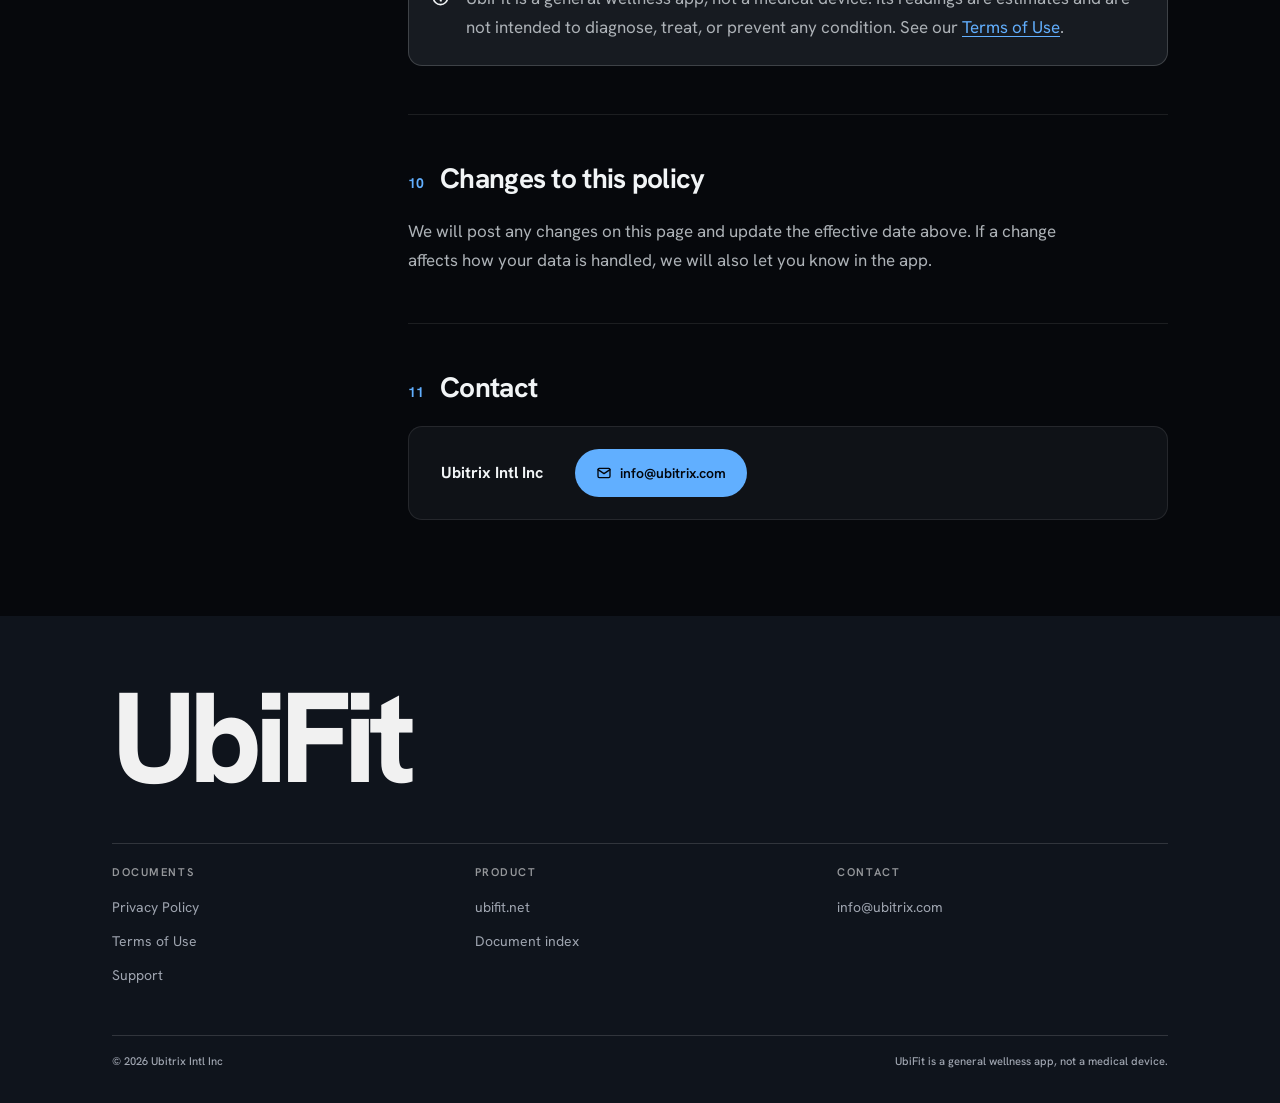
==== commit d86da34b: "feat: redesign policy pages to match ubifit.net" ====
--- a/privacy/index.html
+++ b/privacy/index.html
@@ -1,106 +1,360 @@
 <!doctype html>
-<html lang="en">
+<!-- data-theme is set statically so the no-JS render gets the full dark
+     treatment; the inline script below overwrites it with the visitor's
+     stored choice before first paint. Same key as the ubifit.net landing
+     page, so the choice carries once the two share an origin. -->
+<html lang="en" data-theme="dark">
 <head>
   <meta charset="utf-8">
   <meta name="viewport" content="width=device-width, initial-scale=1">
   <title>Privacy Policy · UbiFit</title>
   <meta name="description" content="How the UbiFit app handles your ring data, profile, photos, and local storage.">
+  <link rel="icon" type="image/png" href="../assets/logo-icon.png">
+
+  <script>
+    (function () {
+      document.documentElement.classList.add("js");
+      try {
+        var stored = localStorage.getItem("ubiring-theme-v2");
+        var theme = stored === "light" || stored === "dark" ? stored : "dark";
+        document.documentElement.setAttribute("data-theme", theme);
+      } catch (e) {
+        document.documentElement.setAttribute("data-theme", "dark");
+      }
+    })();
+  </script>
+
+  <link rel="preconnect" href="https://fonts.googleapis.com">
+  <link rel="preconnect" href="https://fonts.gstatic.com" crossorigin>
+  <link rel="stylesheet" href="https://fonts.googleapis.com/css2?family=Hanken+Grotesk:wght@400;500;600;700;800&display=swap">
   <link rel="stylesheet" href="../assets/site.css">
+  <script defer src="../assets/site.js"></script>
 </head>
 <body>
-  <header class="site">
-    <div class="wrap">
-      <a class="brand" href="../">UbiFit</a>
-      <nav class="site">
+  <a class="skip-link" href="#main">Skip to content</a>
+  <div class="ambient" aria-hidden="true"></div>
+  <div class="grain" aria-hidden="true"></div>
+  <div class="scroll-progress" data-progress aria-hidden="true"></div>
+
+  <header class="site-header" data-header>
+    <div class="wrap site-header__row">
+      <a class="brand" href="../">
+        <img src="../assets/logo-icon.png" alt="" width="30" height="30">
+        <span>UbiFit</span>
+      </a>
+      <nav class="site-nav" aria-label="Documents">
         <a href="../privacy/" aria-current="page">Privacy</a>
         <a href="../terms/">Terms</a>
         <a href="../support/">Support</a>
       </nav>
+      <button class="theme-toggle" type="button" data-theme-toggle aria-pressed="false" aria-label="Switch to light theme">
+        <span class="theme-toggle__icon" aria-hidden="true">
+          <svg class="theme-toggle__sun" viewBox="0 0 24 24" fill="none" stroke="currentColor" stroke-width="2" stroke-linecap="round"><circle cx="12" cy="12" r="4.5"/><path d="M12 2v2M12 20v2M2 12h2M20 12h2M4.9 4.9l1.4 1.4M17.7 17.7l1.4 1.4M19.1 4.9l-1.4 1.4M6.3 17.7l-1.4 1.4"/></svg>
+          <svg class="theme-toggle__moon" viewBox="0 0 24 24" fill="none" stroke="currentColor" stroke-width="2" stroke-linecap="round" stroke-linejoin="round"><path d="M20 14.5A8.5 8.5 0 0 1 9.5 4a8.5 8.5 0 1 0 10.5 10.5z"/></svg>
+        </span>
+      </button>
     </div>
   </header>
 
-  <main class="wrap">
-    <h1>Privacy Policy</h1>
-    <p class="meta">Effective November 10, 2026 · Ubitrix Intl Inc</p>
-
-    <p class="lede"><strong>The short version:</strong> UbiFit reads data from your smart ring over Bluetooth and stores it in the app on your phone. There is no UbiFit account or enabled cloud-sync service, and the app contains no advertising, analytics, or tracking. Information sent to your ring, photos you choose to save, and device backups are explained below.</p>
-
-    <p>This policy explains what the UbiFit mobile app ("UbiFit", "the app") handles, where it is kept, and the choices you have. UbiFit is published by Ubitrix Intl Inc ("we", "us").</p>
-
-    <h2>Information the app handles</h2>
-    <p>The app handles the following information locally. Available readings depend on your ring and the features supported by the app on your platform.</p>
-    <table>
-      <tr>
-        <th>Ring health and activity data</th>
-        <td>Heart rate, heart rate variability, blood oxygen (SpO₂), skin temperature, stress, steps, activity, distance, calories, sleep stages, workouts, and estimated blood pressure where supported.</td>
-      </tr>
-      <tr>
-        <th>Profile you enter</th>
-        <td>Display name and, only if you choose to add them, date of birth, sex, height, weight, daily goals, a profile photo, and your preferred units.</td>
-      </tr>
-      <tr>
-        <th>Ring connection details</th>
-        <td>Your ring's advertised name, Bluetooth address or platform identifier, battery level, and firmware version. The app also remembers names you give your rings, linked to their MAC address when available or their platform identifier until it is available.</td>
-      </tr>
-    </table>
-
-    <h2>How the information is used</h2>
-    <ul>
-      <li>To show your measurements, trends, sleep, and progress toward your goals.</li>
-      <li>To display your profile and progress against your goals. The profile details and goals you enter are saved locally in the app; the current version does not send them to your ring.</li>
-      <li>To find, connect to, and stay connected with your ring.</li>
-    </ul>
-    <p>We do not use your information for advertising, profiling, or any automated decision-making.</p>
-
-    <h2>Where it is stored and for how long</h2>
-    <ul>
-      <li>App data is stored in private storage protected by your phone's app sandbox. Photos you explicitly save to your photo library are stored separately.</li>
-      <li>The app keeps approximately the most recent 90 days of measurement history. Older records are removed during normal storage cleanup when the app saves data; removal does not run on a fixed daily schedule.</li>
-      <li>Your profile, settings, and remembered ring names are kept separately from measurement history. Switching rings keeps saved readings and ring names. Clearing the app's storage or deleting the app removes its local records, subject to any backup you later restore.</li>
-      <li>On Android, the app opts out of Android's automatic app-data backup. On iOS, app data may be included in device backups according to your settings. Photos saved to your library may also sync through your photo service, such as iCloud Photos, according to your settings.</li>
-    </ul>
-
-    <h2>Sharing</h2>
-    <p>The current app has no enabled service that uploads your personal or health data to UbiFit servers. It uses Bluetooth to communicate with your ring and can save a photo to your library when you ask. We do not sell or rent your health data, and the app does not include third-party advertising, analytics, or crash-reporting software. Device backups and photo-library services are managed by your operating system and account settings.</p>
-    <p>If a future version offers optional features that need an internet connection, such as cloud backup or syncing across devices, we will update this policy first and ask for your permission in the app before enabling those uploads.</p>
-
-    <h2>Permissions</h2>
-    <table>
-      <tr><th>Bluetooth (nearby devices)</th><td>To find, pair with, and read data from your ring.</td></tr>
-      <tr><th>Location</th><td>Requested only on Android 11 and earlier, where Android requires it for Bluetooth scanning. UbiFit does not read, store, or use your location.</td></tr>
-      <tr><th>Foreground service</th><td>Keeps the connection to your ring alive while it syncs on Android. How the service notification appears depends on your Android version and notification settings.</td></tr>
-      <tr><th>Camera</th><td>Used when you open Ring camera in UbiFit on supported iOS rings. The photo remains in memory until you choose Save photo.</td></tr>
-      <tr><th>Photos</th><td>Lets you choose a profile photo, which is resized and stored inside the app. When you choose Save photo in Ring camera on iOS, the app requests permission to add that photo to your library. Saving to Photos is separate from storing your profile image.</td></tr>
-    </table>
-    <p>You can withdraw any permission in your phone's settings. Some features stop working without it.</p>
-
-    <h2>Your choices</h2>
-    <ul>
-      <li>Edit or remove your profile details in the app at any time.</li>
-      <li>Use <em>Pair a new ring</em> on the <em>Ring</em> tab to choose another ring. Your current ring remains remembered until the new one connects successfully and its pairing is saved. Cancelling or a failed attempt keeps the previous pairing record. This does not guarantee an uninterrupted Bluetooth connection during an attempt.</li>
-      <li>Replacing a ring keeps its saved readings and your name for it, so the name can be restored when you pair it again. It does not remove the ring from your phone's Bluetooth settings.</li>
-      <li>Remove local app data by clearing the app's storage (Android: Settings → Apps → UbiFit → Storage → Clear storage) or deleting the app. This does not delete photos already saved to your library, device backups, or data stored on your ring; manage those separately.</li>
-    </ul>
-    <p>Because the app does not upload its stored records to our servers, we cannot access, correct, or delete those local records on your behalf. You are still welcome to contact us with any privacy question or request.</p>
-
-    <h2>Security</h2>
-    <p>Your data is protected by your phone's app sandbox. We recommend using a screen lock so that others with access to your phone cannot open the app.</p>
-
-    <h2>Children</h2>
-    <p>UbiFit is intended for adults aged 18 and over. We do not knowingly collect information from children.</p>
-
-    <h2>Health information</h2>
-    <p>UbiFit is a general wellness app, not a medical device. Its readings are estimates and are not intended to diagnose, treat, or prevent any condition. See our <a href="../terms/">Terms of Use</a>.</p>
-
-    <h2>Changes to this policy</h2>
-    <p>We will post any changes on this page and update the effective date above. If a change affects how your data is handled, we will also let you know in the app.</p>
-
-    <h2>Contact</h2>
-    <p>Ubitrix Intl Inc<br><a href="mailto:info@ubitrix.com">info@ubitrix.com</a></p>
+  <main id="main">
+    <div class="wrap">
+
+      <div class="doc-hero">
+        <p class="doc-hero__badge settle" style="--i:0">Legal</p>
+        <h1 class="doc-hero__title settle" style="--i:1">Privacy Policy</h1>
+        <p class="doc-hero__lede settle" style="--i:2">This policy explains what the UbiFit mobile app ("UbiFit", "the app") handles, where it is kept, and the choices you have. UbiFit is published by Ubitrix Intl Inc ("we", "us").</p>
+        <ul class="doc-meta settle" style="--i:3">
+          <li><b>Effective</b> November 10, 2026</li>
+          <li><b>Published by</b> Ubitrix Intl Inc</li>
+        </ul>
+      </div>
+
+      <section class="glance" aria-labelledby="glance-title">
+        <h2 class="glance__title" id="glance-title">The short version</h2>
+        <p class="glance__lede">UbiFit reads data from your smart ring over Bluetooth and stores it in the app on your phone. There is no UbiFit account or enabled cloud-sync service, and the app contains no advertising, analytics, or tracking. Information sent to your ring, photos you choose to save, and device backups are explained below.</p>
+        <ul class="glance__grid">
+          <li class="glance__item">
+            <span class="glance__ic" aria-hidden="true"><svg viewBox="0 0 24 24" fill="none" stroke="currentColor" stroke-width="2" stroke-linecap="round" stroke-linejoin="round"><path d="M16 21v-2a4 4 0 0 0-4-4H6a4 4 0 0 0-4 4v2"/><circle cx="9" cy="7" r="4"/><path d="m17 8 5 5M22 8l-5 5"/></svg></span>
+            <span>
+              <b class="glance__k">No account</b>
+              <span class="glance__v">Nothing to sign up for</span>
+            </span>
+          </li>
+          <li class="glance__item">
+            <span class="glance__ic" aria-hidden="true"><svg viewBox="0 0 24 24" fill="none" stroke="currentColor" stroke-width="2" stroke-linecap="round" stroke-linejoin="round"><rect x="6" y="2" width="12" height="20" rx="2.5"/><path d="M11 18.5h2"/></svg></span>
+            <span>
+              <b class="glance__k">Stays on your phone</b>
+              <span class="glance__v">Stored in the app sandbox</span>
+            </span>
+          </li>
+          <li class="glance__item">
+            <span class="glance__ic" aria-hidden="true"><svg viewBox="0 0 24 24" fill="none" stroke="currentColor" stroke-width="2" stroke-linecap="round" stroke-linejoin="round"><path d="M9.9 4.24A9.1 9.1 0 0 1 12 4c7 0 10 8 10 8a18.5 18.5 0 0 1-2.16 3.19M6.6 6.6A18.5 18.5 0 0 0 2 12s3 8 10 8a9 9 0 0 0 5.4-1.6"/><path d="M14.12 14.12a3 3 0 1 1-4.24-4.24"/><path d="m2 2 20 20"/></svg></span>
+            <span>
+              <b class="glance__k">No ads or tracking</b>
+              <span class="glance__v">No third-party analytics</span>
+            </span>
+          </li>
+          <li class="glance__item">
+            <span class="glance__ic" aria-hidden="true"><svg viewBox="0 0 24 24" fill="none" stroke="currentColor" stroke-width="2" stroke-linecap="round" stroke-linejoin="round"><circle cx="12" cy="12" r="9"/><path d="M12 7v5l3.5 2"/></svg></span>
+            <span>
+              <b class="glance__k">About 90 days</b>
+              <span class="glance__v">Older history is cleaned up</span>
+            </span>
+          </li>
+        </ul>
+      </section>
+
+      <div class="doc">
+        <nav class="toc toc--desktop" data-toc aria-labelledby="toc-title-d">
+          <p class="toc__title" id="toc-title-d">Contents</p>
+          <ul class="toc__list">
+            <li><a href="#information">Information the app handles</a></li>
+            <li><a href="#use">How the information is used</a></li>
+            <li><a href="#storage">Where it is stored</a></li>
+            <li><a href="#sharing">Sharing</a></li>
+            <li><a href="#permissions">Permissions</a></li>
+            <li><a href="#choices">Your choices</a></li>
+            <li><a href="#security">Security</a></li>
+            <li><a href="#children">Children</a></li>
+            <li><a href="#health">Health information</a></li>
+            <li><a href="#changes">Changes to this policy</a></li>
+            <li><a href="#contact">Contact</a></li>
+          </ul>
+        </nav>
+
+        <details class="toc toc--mobile" data-toc>
+          <summary>Contents</summary>
+          <ul class="toc__list">
+            <li><a href="#information">Information the app handles</a></li>
+            <li><a href="#use">How the information is used</a></li>
+            <li><a href="#storage">Where it is stored</a></li>
+            <li><a href="#sharing">Sharing</a></li>
+            <li><a href="#permissions">Permissions</a></li>
+            <li><a href="#choices">Your choices</a></li>
+            <li><a href="#security">Security</a></li>
+            <li><a href="#children">Children</a></li>
+            <li><a href="#health">Health information</a></li>
+            <li><a href="#changes">Changes to this policy</a></li>
+            <li><a href="#contact">Contact</a></li>
+          </ul>
+        </details>
+
+        <div class="doc__body">
+
+          <section class="sec" id="information">
+            <div class="sec__head">
+              <span class="sec__num" aria-hidden="true">01</span>
+              <h2 class="sec__title">Information the app handles<a class="sec__anchor" href="#information" aria-label="Link to this section"><svg viewBox="0 0 24 24" width="16" height="16" fill="none" stroke="currentColor" stroke-width="2" stroke-linecap="round" stroke-linejoin="round"><path d="M10 13a5 5 0 0 0 7.5.5l3-3a5 5 0 0 0-7-7l-1.7 1.7"/><path d="M14 11a5 5 0 0 0-7.5-.5l-3 3a5 5 0 0 0 7 7l1.7-1.7"/></svg></a></h2>
+            </div>
+            <p>The app handles the following information locally. Available readings depend on your ring and the features supported by the app on your platform.</p>
+            <div class="defs">
+              <div class="defs__row">
+                <div class="defs__k">
+                  <svg viewBox="0 0 24 24" fill="none" stroke="currentColor" stroke-width="2" stroke-linecap="round" stroke-linejoin="round" aria-hidden="true"><path d="M22 12h-4l-3 9L9 3l-3 9H2"/></svg>
+                  Ring health and activity data
+                </div>
+                <p class="defs__v">Heart rate, heart rate variability, blood oxygen (SpO₂), skin temperature, stress, steps, activity, distance, calories, sleep stages, workouts, and estimated blood pressure where supported.</p>
+              </div>
+              <div class="defs__row">
+                <div class="defs__k">
+                  <svg viewBox="0 0 24 24" fill="none" stroke="currentColor" stroke-width="2" stroke-linecap="round" stroke-linejoin="round" aria-hidden="true"><path d="M19 21v-2a4 4 0 0 0-4-4H9a4 4 0 0 0-4 4v2"/><circle cx="12" cy="7" r="4"/></svg>
+                  Profile you enter
+                </div>
+                <p class="defs__v">Display name and, only if you choose to add them, date of birth, sex, height, weight, daily goals, a profile photo, and your preferred units.</p>
+              </div>
+              <div class="defs__row">
+                <div class="defs__k">
+                  <svg viewBox="0 0 24 24" fill="none" stroke="currentColor" stroke-width="2" stroke-linecap="round" stroke-linejoin="round" aria-hidden="true"><path d="m7 7 10 10-5 5V2l5 5L7 17"/></svg>
+                  Ring connection details
+                </div>
+                <p class="defs__v">Your ring's advertised name, Bluetooth address or platform identifier, battery level, and firmware version. The app also remembers names you give your rings, linked to their MAC address when available or their platform identifier until it is available.</p>
+              </div>
+            </div>
+          </section>
+
+          <section class="sec" id="use">
+            <div class="sec__head">
+              <span class="sec__num" aria-hidden="true">02</span>
+              <h2 class="sec__title">How the information is used<a class="sec__anchor" href="#use" aria-label="Link to this section"><svg viewBox="0 0 24 24" width="16" height="16" fill="none" stroke="currentColor" stroke-width="2" stroke-linecap="round" stroke-linejoin="round"><path d="M10 13a5 5 0 0 0 7.5.5l3-3a5 5 0 0 0-7-7l-1.7 1.7"/><path d="M14 11a5 5 0 0 0-7.5-.5l-3 3a5 5 0 0 0 7 7l1.7-1.7"/></svg></a></h2>
+            </div>
+            <ul>
+              <li>To show your measurements, trends, sleep, and progress toward your goals.</li>
+              <li>To display your profile and progress against your goals. The profile details and goals you enter are saved locally in the app; the current version does not send them to your ring.</li>
+              <li>To find, connect to, and stay connected with your ring.</li>
+            </ul>
+            <p>We do not use your information for advertising, profiling, or any automated decision-making.</p>
+          </section>
+
+          <section class="sec" id="storage">
+            <div class="sec__head">
+              <span class="sec__num" aria-hidden="true">03</span>
+              <h2 class="sec__title">Where it is stored and for how long<a class="sec__anchor" href="#storage" aria-label="Link to this section"><svg viewBox="0 0 24 24" width="16" height="16" fill="none" stroke="currentColor" stroke-width="2" stroke-linecap="round" stroke-linejoin="round"><path d="M10 13a5 5 0 0 0 7.5.5l3-3a5 5 0 0 0-7-7l-1.7 1.7"/><path d="M14 11a5 5 0 0 0-7.5-.5l-3 3a5 5 0 0 0 7 7l1.7-1.7"/></svg></a></h2>
+            </div>
+            <ul>
+              <li>App data is stored in private storage protected by your phone's app sandbox. Photos you explicitly save to your photo library are stored separately.</li>
+              <li>The app keeps approximately the most recent 90 days of measurement history. Older records are removed during normal storage cleanup when the app saves data; removal does not run on a fixed daily schedule.</li>
+              <li>Your profile, settings, and remembered ring names are kept separately from measurement history. Switching rings keeps saved readings and ring names. Clearing the app's storage or deleting the app removes its local records, subject to any backup you later restore.</li>
+              <li>On Android, the app opts out of Android's automatic app-data backup. On iOS, app data may be included in device backups according to your settings. Photos saved to your library may also sync through your photo service, such as iCloud Photos, according to your settings.</li>
+            </ul>
+          </section>
+
+          <section class="sec" id="sharing">
+            <div class="sec__head">
+              <span class="sec__num" aria-hidden="true">04</span>
+              <h2 class="sec__title">Sharing<a class="sec__anchor" href="#sharing" aria-label="Link to this section"><svg viewBox="0 0 24 24" width="16" height="16" fill="none" stroke="currentColor" stroke-width="2" stroke-linecap="round" stroke-linejoin="round"><path d="M10 13a5 5 0 0 0 7.5.5l3-3a5 5 0 0 0-7-7l-1.7 1.7"/><path d="M14 11a5 5 0 0 0-7.5-.5l-3 3a5 5 0 0 0 7 7l1.7-1.7"/></svg></a></h2>
+            </div>
+            <p>The current app has no enabled service that uploads your personal or health data to UbiFit servers. It uses Bluetooth to communicate with your ring and can save a photo to your library when you ask. We do not sell or rent your health data, and the app does not include third-party advertising, analytics, or crash-reporting software. Device backups and photo-library services are managed by your operating system and account settings.</p>
+            <p>If a future version offers optional features that need an internet connection, such as cloud backup or syncing across devices, we will update this policy first and ask for your permission in the app before enabling those uploads.</p>
+          </section>
+
+          <section class="sec" id="permissions">
+            <div class="sec__head">
+              <span class="sec__num" aria-hidden="true">05</span>
+              <h2 class="sec__title">Permissions<a class="sec__anchor" href="#permissions" aria-label="Link to this section"><svg viewBox="0 0 24 24" width="16" height="16" fill="none" stroke="currentColor" stroke-width="2" stroke-linecap="round" stroke-linejoin="round"><path d="M10 13a5 5 0 0 0 7.5.5l3-3a5 5 0 0 0-7-7l-1.7 1.7"/><path d="M14 11a5 5 0 0 0-7.5-.5l-3 3a5 5 0 0 0 7 7l1.7-1.7"/></svg></a></h2>
+            </div>
+            <div class="defs">
+              <div class="defs__row">
+                <div class="defs__k">
+                  <svg viewBox="0 0 24 24" fill="none" stroke="currentColor" stroke-width="2" stroke-linecap="round" stroke-linejoin="round" aria-hidden="true"><path d="m7 7 10 10-5 5V2l5 5L7 17"/></svg>
+                  Bluetooth (nearby devices)
+                </div>
+                <p class="defs__v">To find, pair with, and read data from your ring.</p>
+              </div>
+              <div class="defs__row">
+                <div class="defs__k">
+                  <svg viewBox="0 0 24 24" fill="none" stroke="currentColor" stroke-width="2" stroke-linecap="round" stroke-linejoin="round" aria-hidden="true"><path d="M20 10c0 6-8 12-8 12s-8-6-8-12a8 8 0 0 1 16 0z"/><circle cx="12" cy="10" r="3"/></svg>
+                  Location
+                </div>
+                <p class="defs__v">Requested only on Android 11 and earlier, where Android requires it for Bluetooth scanning. UbiFit does not read, store, or use your location.</p>
+              </div>
+              <div class="defs__row">
+                <div class="defs__k">
+                  <svg viewBox="0 0 24 24" fill="none" stroke="currentColor" stroke-width="2" stroke-linecap="round" stroke-linejoin="round" aria-hidden="true"><rect x="2" y="4" width="20" height="7" rx="2"/><rect x="2" y="13" width="20" height="7" rx="2"/><path d="M6 7.5h.01M6 16.5h.01"/></svg>
+                  Foreground service
+                </div>
+                <p class="defs__v">Keeps the connection to your ring alive while it syncs on Android. How the service notification appears depends on your Android version and notification settings.</p>
+              </div>
+              <div class="defs__row">
+                <div class="defs__k">
+                  <svg viewBox="0 0 24 24" fill="none" stroke="currentColor" stroke-width="2" stroke-linecap="round" stroke-linejoin="round" aria-hidden="true"><path d="M3 8.5A2.5 2.5 0 0 1 5.5 6h1.8L9 3.5h6L16.7 6h1.8A2.5 2.5 0 0 1 21 8.5v9A2.5 2.5 0 0 1 18.5 20h-13A2.5 2.5 0 0 1 3 17.5z"/><circle cx="12" cy="13" r="3.5"/></svg>
+                  Camera
+                </div>
+                <p class="defs__v">Used when you open Ring camera in UbiFit on supported iOS rings. The photo remains in memory until you choose Save photo.</p>
+              </div>
+              <div class="defs__row">
+                <div class="defs__k">
+                  <svg viewBox="0 0 24 24" fill="none" stroke="currentColor" stroke-width="2" stroke-linecap="round" stroke-linejoin="round" aria-hidden="true"><rect x="3" y="3" width="18" height="18" rx="2.5"/><circle cx="8.5" cy="8.5" r="1.8"/><path d="m21 15-5-5L5 21"/></svg>
+                  Photos
+                </div>
+                <p class="defs__v">Lets you choose a profile photo, which is resized and stored inside the app. When you choose Save photo in Ring camera on iOS, the app requests permission to add that photo to your library. Saving to Photos is separate from storing your profile image.</p>
+              </div>
+            </div>
+            <p>You can withdraw any permission in your phone's settings. Some features stop working without it.</p>
+          </section>
+
+          <section class="sec" id="choices">
+            <div class="sec__head">
+              <span class="sec__num" aria-hidden="true">06</span>
+              <h2 class="sec__title">Your choices<a class="sec__anchor" href="#choices" aria-label="Link to this section"><svg viewBox="0 0 24 24" width="16" height="16" fill="none" stroke="currentColor" stroke-width="2" stroke-linecap="round" stroke-linejoin="round"><path d="M10 13a5 5 0 0 0 7.5.5l3-3a5 5 0 0 0-7-7l-1.7 1.7"/><path d="M14 11a5 5 0 0 0-7.5-.5l-3 3a5 5 0 0 0 7 7l1.7-1.7"/></svg></a></h2>
+            </div>
+            <ul>
+              <li>Edit or remove your profile details in the app at any time.</li>
+              <li>Use <em>Pair a new ring</em> on the <em>Ring</em> tab to choose another ring. Your current ring remains remembered until the new one connects successfully and its pairing is saved. Cancelling or a failed attempt keeps the previous pairing record. This does not guarantee an uninterrupted Bluetooth connection during an attempt.</li>
+              <li>Replacing a ring keeps its saved readings and your name for it, so the name can be restored when you pair it again. It does not remove the ring from your phone's Bluetooth settings.</li>
+              <li>Remove local app data by clearing the app's storage (Android: Settings → Apps → UbiFit → Storage → Clear storage) or deleting the app. This does not delete photos already saved to your library, device backups, or data stored on your ring; manage those separately.</li>
+            </ul>
+            <p>Because the app does not upload its stored records to our servers, we cannot access, correct, or delete those local records on your behalf. You are still welcome to contact us with any privacy question or request.</p>
+          </section>
+
+          <section class="sec" id="security">
+            <div class="sec__head">
+              <span class="sec__num" aria-hidden="true">07</span>
+              <h2 class="sec__title">Security<a class="sec__anchor" href="#security" aria-label="Link to this section"><svg viewBox="0 0 24 24" width="16" height="16" fill="none" stroke="currentColor" stroke-width="2" stroke-linecap="round" stroke-linejoin="round"><path d="M10 13a5 5 0 0 0 7.5.5l3-3a5 5 0 0 0-7-7l-1.7 1.7"/><path d="M14 11a5 5 0 0 0-7.5-.5l-3 3a5 5 0 0 0 7 7l1.7-1.7"/></svg></a></h2>
+            </div>
+            <p>Your data is protected by your phone's app sandbox. We recommend using a screen lock so that others with access to your phone cannot open the app.</p>
+          </section>
+
+          <section class="sec" id="children">
+            <div class="sec__head">
+              <span class="sec__num" aria-hidden="true">08</span>
+              <h2 class="sec__title">Children<a class="sec__anchor" href="#children" aria-label="Link to this section"><svg viewBox="0 0 24 24" width="16" height="16" fill="none" stroke="currentColor" stroke-width="2" stroke-linecap="round" stroke-linejoin="round"><path d="M10 13a5 5 0 0 0 7.5.5l3-3a5 5 0 0 0-7-7l-1.7 1.7"/><path d="M14 11a5 5 0 0 0-7.5-.5l-3 3a5 5 0 0 0 7 7l1.7-1.7"/></svg></a></h2>
+            </div>
+            <p>UbiFit is intended for adults aged 18 and over. We do not knowingly collect information from children.</p>
+          </section>
+
+          <section class="sec" id="health">
+            <div class="sec__head">
+              <span class="sec__num" aria-hidden="true">09</span>
+              <h2 class="sec__title">Health information<a class="sec__anchor" href="#health" aria-label="Link to this section"><svg viewBox="0 0 24 24" width="16" height="16" fill="none" stroke="currentColor" stroke-width="2" stroke-linecap="round" stroke-linejoin="round"><path d="M10 13a5 5 0 0 0 7.5.5l3-3a5 5 0 0 0-7-7l-1.7 1.7"/><path d="M14 11a5 5 0 0 0-7.5-.5l-3 3a5 5 0 0 0 7 7l1.7-1.7"/></svg></a></h2>
+            </div>
+            <div class="callout">
+              <svg viewBox="0 0 24 24" fill="none" stroke="currentColor" stroke-width="2" stroke-linecap="round" stroke-linejoin="round" aria-hidden="true"><circle cx="12" cy="12" r="9"/><path d="M12 8h.01M11 12h1v4h1"/></svg>
+              <p>UbiFit is a general wellness app, not a medical device. Its readings are estimates and are not intended to diagnose, treat, or prevent any condition. See our <a href="../terms/">Terms of Use</a>.</p>
+            </div>
+          </section>
+
+          <section class="sec" id="changes">
+            <div class="sec__head">
+              <span class="sec__num" aria-hidden="true">10</span>
+              <h2 class="sec__title">Changes to this policy<a class="sec__anchor" href="#changes" aria-label="Link to this section"><svg viewBox="0 0 24 24" width="16" height="16" fill="none" stroke="currentColor" stroke-width="2" stroke-linecap="round" stroke-linejoin="round"><path d="M10 13a5 5 0 0 0 7.5.5l3-3a5 5 0 0 0-7-7l-1.7 1.7"/><path d="M14 11a5 5 0 0 0-7.5-.5l-3 3a5 5 0 0 0 7 7l1.7-1.7"/></svg></a></h2>
+            </div>
+            <p>We will post any changes on this page and update the effective date above. If a change affects how your data is handled, we will also let you know in the app.</p>
+          </section>
+
+          <section class="sec" id="contact">
+            <div class="sec__head">
+              <span class="sec__num" aria-hidden="true">11</span>
+              <h2 class="sec__title">Contact<a class="sec__anchor" href="#contact" aria-label="Link to this section"><svg viewBox="0 0 24 24" width="16" height="16" fill="none" stroke="currentColor" stroke-width="2" stroke-linecap="round" stroke-linejoin="round"><path d="M10 13a5 5 0 0 0 7.5.5l3-3a5 5 0 0 0-7-7l-1.7 1.7"/><path d="M14 11a5 5 0 0 0-7.5-.5l-3 3a5 5 0 0 0 7 7l1.7-1.7"/></svg></a></h2>
+            </div>
+            <div class="contact">
+              <span class="contact__who">Ubitrix Intl Inc</span>
+              <a class="btn" href="mailto:info@ubitrix.com">
+                <svg viewBox="0 0 24 24" fill="none" stroke="currentColor" stroke-width="2" stroke-linecap="round" stroke-linejoin="round" aria-hidden="true"><rect x="3" y="5" width="18" height="14" rx="2"/><path d="m3 7 9 6 9-6"/></svg>
+                info@ubitrix.com
+              </a>
+            </div>
+          </section>
+
+        </div>
+      </div>
+    </div>
   </main>
 
-  <footer class="site">
-    <div class="wrap">© 2026 Ubitrix Intl Inc · <a href="../privacy/">Privacy</a> · <a href="../terms/">Terms</a> · <a href="../support/">Support</a></div>
+  <footer class="site-footer">
+    <div class="wrap">
+      <p class="site-footer__wordmark">UbiFit</p>
+      <div class="site-footer__cols">
+        <div class="site-footer__col">
+          <h2>Documents</h2>
+          <ul>
+            <li><a href="../privacy/">Privacy Policy</a></li>
+            <li><a href="../terms/">Terms of Use</a></li>
+            <li><a href="../support/">Support</a></li>
+          </ul>
+        </div>
+        <div class="site-footer__col">
+          <h2>Product</h2>
+          <ul>
+            <li><a href="https://ubifit.net">ubifit.net</a></li>
+            <li><a href="../">Document index</a></li>
+          </ul>
+        </div>
+        <div class="site-footer__col">
+          <h2>Contact</h2>
+          <ul>
+            <li><a href="mailto:info@ubitrix.com">info@ubitrix.com</a></li>
+          </ul>
+        </div>
+      </div>
+      <div class="site-footer__bottom">
+        <span>© 2026 Ubitrix Intl Inc</span>
+        <span>UbiFit is a general wellness app, not a medical device.</span>
+      </div>
+    </div>
   </footer>
+
+  <button class="to-top" type="button" data-to-top aria-label="Back to top">
+    <svg viewBox="0 0 24 24" fill="none" stroke="currentColor" stroke-width="2" stroke-linecap="round" stroke-linejoin="round" aria-hidden="true"><path d="M12 19V5M5 12l7-7 7 7"/></svg>
+  </button>
 </body>
 </html>
--- a/assets/site.css
+++ b/assets/site.css
@@ -1,120 +1,1417 @@
+/* ============================================================
+   UbiFit legal & support pages.
+
+   The token block below is lifted from the ubifit.net landing
+   stylesheet (ring-web/public/css/styles.css) so the two
+   properties read as one brand: obsidian stage, Hanken Grotesk,
+   one cool accent, hairline borders, light theme as an opt-in.
+
+   What is NOT lifted is the landing page's type scale. A policy
+   is read, not scanned past: the display sizes come down, the
+   measure is capped, and the vertical rhythm is looser.
+   ============================================================ */
+
+/* -- Tokens ------------------------------------------------- */
+
 :root {
-  --bg: #fbfaf8;
-  --surface: #ffffff;
-  --text: #1b1d21;
-  --muted: #5d636e;
-  --line: #e6e3de;
-  --accent: #0f7b6c;
-  --accent-soft: #e3f2ef;
+  color-scheme: dark;
+
+  /* Obsidian stage — near-black with the faintest cool cast. */
+  --bg: oklch(0.135 0.010 260);
+  --surface: oklch(0.180 0.012 260);
+  --surface-2: oklch(0.220 0.014 260);
+  --ink: oklch(0.965 0.004 250);
+  --ink-2: oklch(0.760 0.010 252);
+  --ink-3: oklch(0.600 0.012 252);
+  --border: oklch(1 0 0 / 0.09);
+  --border-strong: oklch(1 0 0 / 0.17);
+
+  --accent: oklch(0.74 0.145 252);
+  --accent-press: oklch(0.80 0.115 252);
+  --accent-soft: oklch(0.74 0.145 252 / 0.13);
+  --accent-line: oklch(0.74 0.145 252 / 0.32);
+  --accent-ink: oklch(0.12 0.02 252);
+
+  /* The footer stage stays dark in BOTH themes, so its foreground
+     tokens are declared once and re-declared in the light block. */
+  --stage: oklch(0.190 0.018 262);
+  --stage-fg: oklch(0.97 0.006 264);
+  --stage-mute: oklch(0.72 0.018 264);
+  --stage-border: oklch(1 0 0 / 0.14);
+
+  --font-display: "Hanken Grotesk", system-ui, -apple-system, "Segoe UI", sans-serif;
+  --font-body: "Hanken Grotesk", system-ui, -apple-system, "Segoe UI", sans-serif;
+
+  --t-xs: 0.7rem;
+  --t-sm: 0.875rem;
+  --t-base: 1rem;
+  --t-md: 1.0625rem;
+  --t-lg: 1.375rem;
+  --t-xl: 1.75rem;
+  --t-2xl: clamp(2.1rem, 5vw, 3.1rem);
+
+  --s-1: 4px;
+  --s-2: 8px;
+  --s-3: 12px;
+  --s-4: 16px;
+  --s-5: 22px;
+  --s-6: 32px;
+  --s-7: 48px;
+  --s-8: 64px;
+  --s-9: 96px;
+
+  --r-sm: 6px;
+  --r-md: 14px;
+  --r-lg: 22px;
+  --r-pill: 9999px;
+
+  --ease: cubic-bezier(0.16, 1, 0.3, 1);
+  --d-fast: 200ms;
+  --d-base: 380ms;
+
+  --measure: 68ch;
+  --container: 1100px;
+  --rail: 232px;
+
+  --shadow-1: 0 1px 0 oklch(0 0 0 / 0.25), 0 14px 40px -10px oklch(0 0 0 / 0.55);
+
+  --bloom-1: oklch(0.45 0.11 252 / 0.20);
+  --bloom-2: oklch(0.52 0.09 170 / 0.09);
+}
+
+[data-theme="light"] {
   color-scheme: light;
-}
-
-@media (prefers-color-scheme: dark) {
+
+  --bg: oklch(0.965 0.006 250);
+  --surface: oklch(0.995 0.002 250);
+  --surface-2: oklch(0.925 0.010 250);
+  --ink: oklch(0.18 0.030 252);
+  --ink-2: oklch(0.42 0.020 252);
+  --ink-3: oklch(0.50 0.018 252);
+  --border: oklch(0 0 0 / 0.10);
+  --border-strong: oklch(0 0 0 / 0.20);
+
+  --accent: oklch(0.55 0.20 252);
+  --accent-press: oklch(0.46 0.22 252);
+  --accent-soft: oklch(0.55 0.20 252 / 0.09);
+  --accent-line: oklch(0.55 0.20 252 / 0.28);
+  --accent-ink: oklch(0.99 0.005 252);
+
+  --stage: oklch(0.235 0.030 262);
+  --stage-fg: oklch(0.97 0.006 264);
+  --stage-mute: oklch(0.72 0.018 264);
+  --stage-border: oklch(1 0 0 / 0.14);
+
+  --shadow-1: 0 1px 0 oklch(0.18 0.045 252 / 0.04),
+    0 10px 30px -10px oklch(0.18 0.045 252 / 0.12);
+
+  --bloom-1: oklch(0.64 0.14 252 / 0.13);
+  --bloom-2: oklch(0.72 0.09 205 / 0.08);
+}
+
+/* A policy has to stay legible on a browser that cannot parse
+   oklch, where an unparsed colour falls back to inherit and the
+   page can go ink-on-ink. These approximations only ever apply
+   there. */
+@supports not (color: oklch(0.5 0.1 250)) {
   :root {
-    --bg: #111315;
-    --surface: #181b1e;
-    --text: #eceef0;
-    --muted: #a2a8b1;
-    --line: #2a2e33;
-    --accent: #4fc2ae;
-    --accent-soft: #17302c;
-    color-scheme: dark;
-  }
-}
-
-* { box-sizing: border-box; }
-
-html { -webkit-text-size-adjust: 100%; }
+    --bg: #0d0f13;
+    --surface: #15181d;
+    --surface-2: #1c2027;
+    --ink: #f2f4f6;
+    --ink-2: #b0b6bd;
+    --ink-3: #7f858d;
+    --border: rgba(255, 255, 255, 0.09);
+    --border-strong: rgba(255, 255, 255, 0.17);
+    --accent: #5aa6f2;
+    --accent-press: #8cc0f7;
+    --accent-soft: rgba(90, 166, 242, 0.13);
+    --accent-line: rgba(90, 166, 242, 0.32);
+    --accent-ink: #0b1620;
+    --stage: #15191f;
+    --stage-fg: #f5f7f9;
+    --stage-mute: #a8b0ba;
+  }
+  [data-theme="light"] {
+    --bg: #f3f4f6;
+    --surface: #ffffff;
+    --surface-2: #e7e9ed;
+    --ink: #161c27;
+    --ink-2: #566070;
+    --ink-3: #6a7382;
+    --border: rgba(0, 0, 0, 0.1);
+    --border-strong: rgba(0, 0, 0, 0.2);
+    --accent: #1366d6;
+    --accent-press: #0b4fae;
+    --accent-soft: rgba(19, 102, 214, 0.09);
+    --accent-line: rgba(19, 102, 214, 0.28);
+    --accent-ink: #ffffff;
+  }
+}
+
+/* -- Base --------------------------------------------------- */
+
+*,
+*::before,
+*::after {
+  box-sizing: border-box;
+}
+
+html {
+  -webkit-text-size-adjust: 100%;
+  scroll-behavior: smooth;
+  /* Clears the fixed header when an anchor is jumped to. */
+  scroll-padding-top: 92px;
+}
 
 body {
   margin: 0;
   background: var(--bg);
-  color: var(--text);
-  font: 16px/1.65 ui-sans-serif, -apple-system, BlinkMacSystemFont, "Segoe UI", Roboto, "Helvetica Neue", Arial, sans-serif;
-}
-
-a { color: var(--accent); text-underline-offset: 2px; }
-
-.wrap { max-width: 720px; margin: 0 auto; padding: 0 20px; }
-
-header.site {
-  border-bottom: 1px solid var(--line);
+  color: var(--ink-2);
+  font-family: var(--font-body);
+  font-size: var(--t-md);
+  line-height: 1.72;
+  font-weight: 400;
+  -webkit-font-smoothing: antialiased;
+  text-rendering: optimizeLegibility;
+  overflow-x: hidden;
+}
+
+h1,
+h2,
+h3,
+h4 {
+  font-family: var(--font-display);
+  font-weight: 700;
+  color: var(--ink);
+  letter-spacing: -0.025em;
+  line-height: 1.12;
+  margin: 0;
+  text-wrap: balance;
+}
+
+p {
+  margin: 0 0 var(--s-4);
+  max-width: var(--measure);
+}
+
+a {
+  color: var(--accent);
+  text-decoration-thickness: 1px;
+  text-underline-offset: 3px;
+  transition: color var(--d-fast) var(--ease);
+}
+
+a:hover {
+  color: var(--accent-press);
+}
+
+strong {
+  color: var(--ink);
+  font-weight: 600;
+}
+
+em {
+  font-style: normal;
+  color: var(--ink);
+  font-weight: 500;
+}
+
+:focus-visible {
+  outline: 2px solid var(--accent);
+  outline-offset: 3px;
+  border-radius: var(--r-sm);
+}
+
+.wrap {
+  width: 100%;
+  max-width: var(--container);
+  margin-inline: auto;
+  padding-inline: var(--s-5);
+}
+
+.sr-only {
+  position: absolute;
+  width: 1px;
+  height: 1px;
+  padding: 0;
+  margin: -1px;
+  overflow: hidden;
+  clip-path: inset(50%);
+  white-space: nowrap;
+  border: 0;
+}
+
+.skip-link {
+  position: absolute;
+  left: 50%;
+  top: 8px;
+  transform: translate(-50%, -200%);
+  z-index: 200;
+  padding: 10px 18px;
+  border-radius: var(--r-pill);
+  background: var(--accent);
+  color: var(--accent-ink);
+  font-size: var(--t-sm);
+  font-weight: 600;
+  text-decoration: none;
+  transition: transform var(--d-fast) var(--ease);
+}
+
+.skip-link:focus-visible {
+  transform: translate(-50%, 0);
+  color: var(--accent-ink);
+}
+
+/* -- Ambient layers ---------------------------------------- */
+
+/* One cool bloom plus a whisper of the ring's biosensor green,
+   fixed behind everything. Carries the landing page's depth
+   without costing a single request. */
+.ambient {
+  position: fixed;
+  inset: 0;
+  z-index: -1;
+  pointer-events: none;
+  background:
+    radial-gradient(60rem 36rem at 76% -8%, var(--bloom-1), transparent 62%),
+    radial-gradient(44rem 30rem at 6% 14%, var(--bloom-2), transparent 60%);
+}
+
+.grain {
+  position: fixed;
+  inset: 0;
+  z-index: 105;
+  pointer-events: none;
+  opacity: 0.045;
+  background-image: url("data:image/svg+xml,%3Csvg xmlns='http://www.w3.org/2000/svg' width='180' height='180'%3E%3Cfilter id='n'%3E%3CfeTurbulence type='fractalNoise' baseFrequency='0.82' numOctaves='2' stitchTiles='stitch'/%3E%3CfeColorMatrix type='saturate' values='0'/%3E%3C/filter%3E%3Crect width='100%25' height='100%25' filter='url(%23n)'/%3E%3C/svg%3E");
+  background-size: 180px 180px;
+}
+
+.scroll-progress {
+  position: fixed;
+  top: 0;
+  left: 0;
+  height: 2px;
+  width: 100%;
+  transform: scaleX(var(--progress, 0));
+  transform-origin: left;
+  background: linear-gradient(90deg, var(--accent), color-mix(in oklab, var(--accent) 60%, var(--bg)));
+  z-index: 100;
+  pointer-events: none;
+  transition: transform 80ms linear;
+}
+
+/* -- Header ------------------------------------------------- */
+
+.site-header {
+  position: fixed;
+  inset: 0 0 auto 0;
+  z-index: 90;
+  padding-block: var(--s-3);
+  background: color-mix(in oklab, var(--bg) 82%, transparent);
+  -webkit-backdrop-filter: saturate(150%) blur(14px);
+  backdrop-filter: saturate(150%) blur(14px);
+  border-bottom: 1px solid transparent;
+  transition: border-color var(--d-base) var(--ease),
+    padding-block var(--d-base) var(--ease);
+}
+
+.site-header.is-scrolled {
+  padding-block: var(--s-2);
+  border-bottom-color: var(--border);
+}
+
+.site-header__row {
+  display: flex;
+  align-items: center;
+  gap: var(--s-4);
+}
+
+.brand {
+  display: inline-flex;
+  align-items: center;
+  gap: 10px;
+  margin-right: auto;
+  color: var(--ink);
+  text-decoration: none;
+  font-family: var(--font-display);
+  font-weight: 800;
+  font-size: 1.0625rem;
+  letter-spacing: -0.03em;
+}
+
+.brand img {
+  width: 30px;
+  height: 30px;
+  display: block;
+}
+
+.site-nav {
+  display: flex;
+  align-items: center;
+  gap: var(--s-1);
+}
+
+.site-nav a {
+  padding: 7px 13px;
+  border-radius: var(--r-pill);
+  color: var(--ink-2);
+  font-size: var(--t-sm);
+  font-weight: 500;
+  text-decoration: none;
+  transition: color var(--d-fast) var(--ease),
+    background-color var(--d-fast) var(--ease);
+}
+
+.site-nav a:hover {
+  color: var(--ink);
   background: var(--surface);
 }
 
-header.site .wrap {
+.site-nav a[aria-current="page"] {
+  color: var(--accent);
+  background: var(--accent-soft);
+  font-weight: 600;
+}
+
+.theme-toggle {
+  width: 38px;
+  height: 38px;
+  flex: none;
+  display: inline-flex;
+  align-items: center;
+  justify-content: center;
+  padding: 0;
+  border-radius: var(--r-pill);
+  color: var(--ink);
+  background: var(--surface);
+  border: 1px solid var(--border);
+  cursor: pointer;
+  transition: background-color var(--d-fast) var(--ease),
+    border-color var(--d-fast) var(--ease),
+    color var(--d-fast) var(--ease),
+    transform var(--d-fast) var(--ease);
+}
+
+.theme-toggle:hover {
+  background: var(--accent-soft);
+  border-color: var(--accent);
+  color: var(--accent);
+}
+
+.theme-toggle:active {
+  transform: scale(0.92);
+}
+
+.theme-toggle__icon {
+  position: relative;
+  width: 17px;
+  height: 17px;
+}
+
+.theme-toggle__sun,
+.theme-toggle__moon {
+  position: absolute;
+  inset: 0;
+  width: 100%;
+  height: 100%;
+  transition: transform var(--d-base) var(--ease), opacity var(--d-base) var(--ease);
+}
+
+.theme-toggle__sun {
+  opacity: 0;
+  transform: rotate(-70deg) scale(0.5);
+}
+
+[data-theme="light"] .theme-toggle__sun {
+  opacity: 1;
+  transform: none;
+}
+
+[data-theme="light"] .theme-toggle__moon {
+  opacity: 0;
+  transform: rotate(70deg) scale(0.5);
+}
+
+/* -- Document hero ------------------------------------------ */
+
+.doc-hero {
+  padding-top: calc(var(--s-9) + var(--s-5));
+  padding-bottom: var(--s-7);
+}
+
+.doc-hero__badge {
+  display: inline-flex;
+  align-items: center;
+  gap: 8px;
+  padding: 6px 15px;
+  margin-bottom: var(--s-5);
+  border-radius: var(--r-pill);
+  border: 1px solid color-mix(in oklab, var(--accent) 32%, var(--border));
+  color: var(--accent);
+  font-size: var(--t-xs);
+  font-weight: 600;
+  letter-spacing: 0.16em;
+  text-transform: uppercase;
+}
+
+.doc-hero__badge::before {
+  content: "";
+  width: 5px;
+  height: 5px;
+  border-radius: 50%;
+  background: var(--accent);
+}
+
+.doc-hero__title {
+  font-size: var(--t-2xl);
+  letter-spacing: -0.035em;
+  font-weight: 800;
+  max-width: 18ch;
+}
+
+.doc-hero__lede {
+  margin-top: var(--s-4);
+  max-width: 58ch;
+  font-size: 1.1875rem;
+  line-height: 1.6;
+  color: var(--ink-2);
+}
+
+/* Effective date and publisher, as discrete facts rather than a
+   run-on line — they are looked up individually. */
+.doc-meta {
+  display: flex;
+  flex-wrap: wrap;
+  gap: var(--s-2);
+  margin-top: var(--s-6);
+  padding: 0;
+  list-style: none;
+}
+
+.doc-meta li {
+  display: inline-flex;
+  align-items: baseline;
+  gap: 7px;
+  padding: 7px 14px;
+  border-radius: var(--r-pill);
+  border: 1px solid var(--border);
+  background: var(--surface);
+  font-size: var(--t-sm);
+  color: var(--ink);
+  font-weight: 500;
+}
+
+.doc-meta b {
+  font-weight: 500;
+  color: var(--ink-3);
+}
+
+/* -- At a glance -------------------------------------------- */
+
+/* The one loud element on the page. Someone opening a privacy
+   policy usually wants four facts; this gives them those four
+   before the prose starts, and the prose then backs each up. */
+.glance {
+  position: relative;
+  margin-bottom: var(--s-8);
+  padding: var(--s-6);
+  border-radius: var(--r-lg);
+  border: 1px solid var(--accent-line);
+  background:
+    linear-gradient(180deg, var(--accent-soft), transparent 70%),
+    var(--surface);
+  box-shadow: var(--shadow-1);
+}
+
+.glance__title {
+  font-size: var(--t-lg);
+  margin-bottom: var(--s-2);
+}
+
+.glance__lede {
+  margin: 0;
+  max-width: 62ch;
+  color: var(--ink-2);
+}
+
+.glance__grid {
+  display: grid;
+  grid-template-columns: repeat(auto-fit, minmax(190px, 1fr));
+  gap: var(--s-2);
+  margin: var(--s-5) 0 0;
+  padding: var(--s-5) 0 0;
+  border-top: 1px solid var(--border);
+  list-style: none;
+}
+
+.glance__item {
+  display: flex;
+  gap: var(--s-3);
+  align-items: flex-start;
+}
+
+.glance__ic {
+  flex: none;
+  width: 34px;
+  height: 34px;
+  display: grid;
+  place-items: center;
+  border-radius: 10px;
+  background: var(--accent-soft);
+  color: var(--accent);
+}
+
+.glance__ic svg {
+  width: 17px;
+  height: 17px;
+}
+
+.glance__k {
+  display: block;
+  color: var(--ink);
+  font-weight: 600;
+  font-size: var(--t-base);
+  line-height: 1.35;
+}
+
+.glance__v {
+  display: block;
+  color: var(--ink-3);
+  font-size: var(--t-sm);
+  line-height: 1.5;
+}
+
+/* -- Document layout ---------------------------------------- */
+
+.doc {
+  display: grid;
+  grid-template-columns: var(--rail) minmax(0, 1fr);
+  gap: var(--s-8);
+  align-items: start;
+  padding-bottom: var(--s-9);
+}
+
+.doc__body > :first-child {
+  margin-top: 0;
+}
+
+/* -- Contents rail ------------------------------------------ */
+
+.toc {
+  position: sticky;
+  top: 104px;
+  max-height: calc(100vh - 132px);
+  overflow-y: auto;
+  overscroll-behavior: contain;
+}
+
+.toc__title {
+  font-family: var(--font-body);
+  font-size: var(--t-xs);
+  font-weight: 600;
+  letter-spacing: 0.14em;
+  text-transform: uppercase;
+  color: var(--ink-3);
+  margin-bottom: var(--s-3);
+}
+
+.toc__list {
+  list-style: none;
+  margin: 0;
+  padding: 0;
+  border-left: 1px solid var(--border);
+}
+
+.toc__list a {
+  display: block;
+  padding: 6px 0 6px var(--s-4);
+  margin-left: -1px;
+  border-left: 2px solid transparent;
+  color: var(--ink-3);
+  font-size: var(--t-sm);
+  line-height: 1.4;
+  text-decoration: none;
+  transition: color var(--d-fast) var(--ease),
+    border-color var(--d-fast) var(--ease);
+}
+
+.toc__list a:hover {
+  color: var(--ink);
+}
+
+.toc__list a.is-active {
+  color: var(--accent);
+  border-left-color: var(--accent);
+  font-weight: 600;
+}
+
+/* Mobile: the rail becomes a disclosure directly under the hero. */
+.toc--mobile {
+  display: none;
+  margin-bottom: var(--s-6);
+  border: 1px solid var(--border);
+  border-radius: var(--r-md);
+  background: var(--surface);
+}
+
+.toc--mobile > summary {
   display: flex;
   align-items: center;
   justify-content: space-between;
-  gap: 16px;
-  min-height: 60px;
+  gap: var(--s-3);
+  padding: var(--s-4) var(--s-5);
+  cursor: pointer;
+  color: var(--ink);
+  font-weight: 600;
+  font-size: var(--t-sm);
+  list-style: none;
+}
+
+.toc--mobile > summary::-webkit-details-marker {
+  display: none;
+}
+
+.toc--mobile > summary::after {
+  content: "";
+  flex: none;
+  width: 9px;
+  height: 9px;
+  border-right: 2px solid currentColor;
+  border-bottom: 2px solid currentColor;
+  transform: rotate(45deg) translate(-2px, -2px);
+  transition: transform var(--d-fast) var(--ease);
+}
+
+.toc--mobile[open] > summary::after {
+  transform: rotate(-135deg) translate(-2px, -2px);
+}
+
+.toc--mobile .toc__list {
+  padding: 0 var(--s-5) var(--s-4);
+  border-left: 0;
+}
+
+.toc--mobile .toc__list a {
+  border-left: 0;
+  padding-left: 0;
+  margin-left: 0;
+}
+
+/* -- Sections ----------------------------------------------- */
+
+.sec {
+  padding-top: var(--s-7);
+  margin-top: var(--s-7);
+  border-top: 1px solid var(--border);
+}
+
+.sec:first-child {
+  padding-top: 0;
+  margin-top: 0;
+  border-top: 0;
+}
+
+.sec__head {
+  display: flex;
+  align-items: baseline;
+  gap: var(--s-4);
+  margin-bottom: var(--s-5);
+}
+
+/* Legal sections get cited by number, so the marker is a
+   reference, not an ornament. */
+.sec__num {
+  flex: none;
+  font-family: var(--font-display);
+  font-weight: 700;
+  font-size: var(--t-sm);
+  font-variant-numeric: tabular-nums;
+  color: var(--accent);
+  padding-top: 2px;
+}
+
+.sec__title {
+  font-size: var(--t-xl);
+  font-weight: 700;
+  scroll-margin-top: 100px;
+}
+
+/* Anchor handle: invisible until the heading is hovered or it is
+   focused, so a reader can lift a link to one clause. */
+.sec__anchor {
+  margin-left: 10px;
+  color: var(--ink-3);
+  text-decoration: none;
+  opacity: 0;
+  transition: opacity var(--d-fast) var(--ease), color var(--d-fast) var(--ease);
+}
+
+.sec__head:hover .sec__anchor,
+.sec__anchor:focus-visible {
+  opacity: 1;
+}
+
+.sec__anchor:hover {
+  color: var(--accent);
+}
+
+.sec h3 {
+  font-size: var(--t-base);
+  font-weight: 600;
+  margin: var(--s-6) 0 var(--s-2);
+}
+
+.sec ul {
+  margin: 0 0 var(--s-4);
+  padding: 0;
+  max-width: var(--measure);
+  list-style: none;
+}
+
+.sec ul li {
+  position: relative;
+  padding-left: var(--s-5);
+  margin-bottom: var(--s-3);
+}
+
+.sec ul li::before {
+  content: "";
+  position: absolute;
+  left: 2px;
+  top: 0.72em;
+  width: 5px;
+  height: 5px;
+  border-radius: 50%;
+  background: var(--accent);
+  opacity: 0.75;
+}
+
+.sec ul li:last-child {
+  margin-bottom: 0;
+}
+
+/* -- Definition rows (replaces the data tables) -------------- */
+
+/* The old markup was a borderless <table> with a <th>/<td> pair
+   per row, which collapses badly under 480px. These are the same
+   pairs as a grid that stacks instead of squeezing. */
+.defs {
+  margin: var(--s-5) 0;
+  border: 1px solid var(--border);
+  border-radius: var(--r-md);
+  background: var(--surface);
+  overflow: hidden;
+}
+
+.defs__row {
+  display: grid;
+  grid-template-columns: minmax(0, 0.42fr) minmax(0, 1fr);
+  gap: var(--s-5);
+  padding: var(--s-5);
+  border-top: 1px solid var(--border);
+}
+
+.defs__row:first-child {
+  border-top: 0;
+}
+
+.defs__k {
+  color: var(--ink);
+  font-weight: 600;
+  font-size: var(--t-base);
+  line-height: 1.45;
+  display: flex;
+  align-items: flex-start;
+  gap: var(--s-3);
+}
+
+.defs__k svg {
+  flex: none;
+  width: 17px;
+  height: 17px;
+  margin-top: 4px;
+  color: var(--accent);
+}
+
+.defs__v {
+  margin: 0;
+  max-width: none;
+  color: var(--ink-2);
+  font-size: var(--t-base);
+  line-height: 1.62;
+}
+
+/* -- Callout ------------------------------------------------ */
+
+.callout {
+  display: flex;
+  gap: var(--s-4);
+  margin: var(--s-5) 0;
+  padding: var(--s-5);
+  border-radius: var(--r-md);
+  border: 1px solid var(--border-strong);
+  background: var(--surface-2);
+}
+
+.callout svg {
+  flex: none;
+  width: 19px;
+  height: 19px;
+  margin-top: 4px;
+  color: var(--ink);
+}
+
+.callout p {
+  margin: 0;
+  max-width: none;
+  color: var(--ink-2);
+}
+
+.callout p + p {
+  margin-top: var(--s-3);
+}
+
+/* -- Contact block ------------------------------------------ */
+
+.contact {
+  display: flex;
   flex-wrap: wrap;
-}
-
-.brand {
+  align-items: center;
+  gap: var(--s-4) var(--s-6);
+  margin-top: var(--s-5);
+  padding: var(--s-5) var(--s-6);
+  border-radius: var(--r-md);
+  border: 1px solid var(--border);
+  background: var(--surface);
+}
+
+.contact__who {
+  font-family: var(--font-display);
   font-weight: 700;
-  font-size: 18px;
-  letter-spacing: -0.01em;
-  color: var(--text);
+  font-size: var(--t-base);
+  color: var(--ink);
+}
+
+.btn {
+  display: inline-flex;
+  align-items: center;
+  gap: var(--s-2);
+  padding: 11px 20px;
+  border-radius: var(--r-pill);
+  border: 1px solid transparent;
+  background: var(--accent);
+  color: var(--accent-ink);
+  font-family: var(--font-display);
+  font-weight: 600;
+  font-size: var(--t-sm);
   text-decoration: none;
-}
-
-nav.site a {
-  color: var(--muted);
+  cursor: pointer;
+  transition: background-color var(--d-fast) var(--ease),
+    transform var(--d-fast) var(--ease);
+}
+
+.btn:hover {
+  background: var(--accent-press);
+  color: var(--accent-ink);
+}
+
+.btn:active {
+  transform: scale(0.97);
+}
+
+.btn svg {
+  width: 16px;
+  height: 16px;
+}
+
+.btn--ghost {
+  background: transparent;
+  border-color: var(--border-strong);
+  color: var(--ink);
+}
+
+.btn--ghost:hover {
+  background: var(--surface-2);
+  border-color: var(--accent);
+  color: var(--ink);
+}
+
+/* -- Home: document cards ----------------------------------- */
+
+.home {
+  padding-bottom: var(--s-9);
+}
+
+.doc-cards {
+  display: grid;
+  grid-template-columns: repeat(auto-fit, minmax(240px, 1fr));
+  gap: var(--s-3);
+  margin: var(--s-7) 0 0;
+  padding: 0;
+  list-style: none;
+}
+
+.doc-card {
+  display: flex;
+  flex-direction: column;
+  gap: var(--s-3);
+  height: 100%;
+  padding: var(--s-6);
+  border-radius: var(--r-md);
+  border: 1px solid var(--border);
+  background: var(--surface);
+  color: var(--ink);
   text-decoration: none;
-  margin-left: 18px;
-  font-size: 15px;
-}
-
-nav.site a:first-child { margin-left: 0; }
-nav.site a[aria-current="page"] { color: var(--text); font-weight: 600; }
-
-main { padding: 40px 0 56px; }
-
-h1 { font-size: 32px; line-height: 1.2; letter-spacing: -0.02em; margin: 0 0 8px; }
-h2 { font-size: 20px; line-height: 1.3; margin: 36px 0 8px; }
-h3 { font-size: 16px; margin: 24px 0 4px; }
-
-.meta { color: var(--muted); font-size: 14px; margin: 0 0 28px; }
-
-.lede {
+  transition: border-color var(--d-fast) var(--ease),
+    background-color var(--d-fast) var(--ease),
+    transform var(--d-fast) var(--ease);
+}
+
+.doc-card:hover {
+  border-color: var(--accent);
+  background: var(--surface-2);
+  color: var(--ink);
+  transform: translateY(-2px);
+}
+
+.doc-card__ic {
+  width: 38px;
+  height: 38px;
+  display: grid;
+  place-items: center;
+  border-radius: 11px;
   background: var(--accent-soft);
-  border-radius: 12px;
-  padding: 16px 18px;
-  margin: 0 0 8px;
-}
-
-ul { padding-left: 22px; }
-li { margin: 4px 0; }
-
-table { width: 100%; border-collapse: collapse; font-size: 15px; margin: 8px 0; }
-th, td { text-align: left; vertical-align: top; padding: 10px 12px 10px 0; border-bottom: 1px solid var(--line); }
-th { font-weight: 600; white-space: nowrap; }
-
-.cards { display: grid; gap: 12px; grid-template-columns: repeat(auto-fit, minmax(200px, 1fr)); margin-top: 24px; }
-
-.card {
-  display: block;
+  color: var(--accent);
+}
+
+.doc-card__ic svg {
+  width: 19px;
+  height: 19px;
+}
+
+.doc-card__t {
+  font-family: var(--font-display);
+  font-weight: 700;
+  font-size: var(--t-base);
+  letter-spacing: -0.02em;
+}
+
+.doc-card__d {
+  color: var(--ink-3);
+  font-size: var(--t-sm);
+  line-height: 1.55;
+  margin-top: auto;
+}
+
+/* -- Support: question accordions --------------------------- */
+
+.faq {
+  margin: var(--s-5) 0 0;
+  border: 1px solid var(--border);
+  border-radius: var(--r-md);
   background: var(--surface);
-  border: 1px solid var(--line);
-  border-radius: 12px;
-  padding: 16px 18px;
-  color: var(--text);
+  overflow: hidden;
+}
+
+.faq__item {
+  border-top: 1px solid var(--border);
+}
+
+.faq__item:first-child {
+  border-top: 0;
+}
+
+.faq__q {
+  display: flex;
+  align-items: center;
+  justify-content: space-between;
+  gap: var(--s-4);
+  padding: var(--s-5);
+  cursor: pointer;
+  list-style: none;
+  font-family: var(--font-display);
+  font-weight: 600;
+  font-size: var(--t-base);
+  color: var(--ink);
+  transition: background-color var(--d-fast) var(--ease);
+}
+
+.faq__q::-webkit-details-marker {
+  display: none;
+}
+
+.faq__q:hover {
+  background: var(--surface-2);
+}
+
+.faq__q::after {
+  content: "";
+  flex: none;
+  width: 10px;
+  height: 10px;
+  border-right: 2px solid var(--ink-3);
+  border-bottom: 2px solid var(--ink-3);
+  transform: rotate(45deg) translate(-2px, -2px);
+  transition: transform var(--d-fast) var(--ease);
+}
+
+.faq__item[open] > .faq__q::after {
+  transform: rotate(-135deg) translate(-2px, -2px);
+  border-color: var(--accent);
+}
+
+.faq__a {
+  padding: 0 var(--s-5) var(--s-5);
+}
+
+.faq__a > :last-child {
+  margin-bottom: 0;
+}
+
+/* -- Footer ------------------------------------------------- */
+
+/* The landing page's oversized wordmark, kept at the same weight
+   and tracking. It is the second and last loud moment. */
+.site-footer {
+  padding-block: var(--s-8) var(--s-6);
+  background: var(--stage);
+  color: var(--stage-mute);
+  overflow: hidden;
+}
+
+.site-footer a {
+  color: inherit;
   text-decoration: none;
 }
 
-.card strong { display: block; margin-bottom: 2px; }
-.card span { color: var(--muted); font-size: 14px; }
-.card:hover { border-color: var(--accent); }
-
-footer.site {
-  border-top: 1px solid var(--line);
-  color: var(--muted);
-  font-size: 14px;
-  padding: 20px 0 32px;
-}
-
-@media (max-width: 480px) {
-  h1 { font-size: 26px; }
-  th { white-space: normal; }
-}
+.site-footer a:hover {
+  color: var(--accent);
+}
+
+.site-footer__wordmark {
+  font-family: var(--font-display);
+  font-weight: 800;
+  font-size: clamp(3.25rem, 13vw, 8rem);
+  letter-spacing: -0.055em;
+  line-height: 0.9;
+  color: oklch(1 0 0 / 0.94);
+}
+
+.site-footer__cols {
+  margin-top: var(--s-7);
+  display: grid;
+  grid-template-columns: repeat(auto-fit, minmax(170px, 1fr));
+  gap: var(--s-6);
+  padding-top: var(--s-5);
+  border-top: 1px solid var(--stage-border);
+}
+
+.site-footer__col h2 {
+  font-family: var(--font-body);
+  font-size: var(--t-xs);
+  font-weight: 600;
+  letter-spacing: 0.14em;
+  text-transform: uppercase;
+  color: oklch(1 0 0 / 0.56);
+  margin-bottom: var(--s-4);
+}
+
+.site-footer__col ul {
+  list-style: none;
+  padding: 0;
+  margin: 0;
+  display: grid;
+  gap: 10px;
+}
+
+.site-footer__col li {
+  font-size: var(--t-sm);
+}
+
+.site-footer__bottom {
+  margin-top: var(--s-7);
+  padding-top: var(--s-4);
+  border-top: 1px solid var(--stage-border);
+  display: flex;
+  flex-wrap: wrap;
+  justify-content: space-between;
+  gap: var(--s-3);
+  font-size: var(--t-xs);
+  font-weight: 500;
+}
+
+/* The 404 footer has no wordmark or columns above it, so the
+   bottom row is the whole footer and needs no rule of its own. */
+.site-footer__bottom--bare {
+  margin-top: 0;
+  padding-top: 0;
+  border-top: 0;
+}
+
+/* -- Back to top -------------------------------------------- */
+
+.to-top {
+  position: fixed;
+  right: var(--s-5);
+  bottom: var(--s-5);
+  z-index: 95;
+  width: 42px;
+  height: 42px;
+  display: grid;
+  place-items: center;
+  padding: 0;
+  border-radius: var(--r-pill);
+  border: 1px solid var(--border-strong);
+  background: color-mix(in oklab, var(--surface) 88%, transparent);
+  -webkit-backdrop-filter: blur(10px);
+  backdrop-filter: blur(10px);
+  color: var(--ink);
+  cursor: pointer;
+  opacity: 0;
+  visibility: hidden;
+  transform: translateY(8px);
+  transition: opacity var(--d-base) var(--ease),
+    transform var(--d-base) var(--ease),
+    visibility var(--d-base) var(--ease),
+    border-color var(--d-fast) var(--ease);
+}
+
+.to-top.is-visible {
+  opacity: 1;
+  visibility: visible;
+  transform: none;
+}
+
+.to-top:hover {
+  border-color: var(--accent);
+  color: var(--accent);
+}
+
+.to-top svg {
+  width: 17px;
+  height: 17px;
+}
+
+/* -- Not found ---------------------------------------------- */
+
+.notfound {
+  min-height: 70vh;
+  display: flex;
+  flex-direction: column;
+  justify-content: center;
+  padding-block: var(--s-9);
+}
+
+.notfound__code {
+  font-family: var(--font-display);
+  font-weight: 800;
+  font-size: clamp(4rem, 16vw, 9rem);
+  line-height: 0.85;
+  letter-spacing: -0.06em;
+  color: var(--accent);
+}
+
+.notfound__links {
+  display: flex;
+  flex-wrap: wrap;
+  gap: var(--s-3);
+  margin-top: var(--s-6);
+}
+
+/* -- Page-load settle --------------------------------------- */
+
+/* One orchestrated entrance on load, nothing on scroll. The
+   no-JS render is already visible; the `js` class opts in. */
+/* The element's RESTING state is its natural one — visible. The
+   animation only supplies a `from`, with `backwards` fill so the
+   offset also applies during the stagger delay.
+
+   Written this way round on purpose: an `opacity: 0` base that
+   relies on an animation finishing leaves the document blank if
+   that animation never runs, and animations are throttled in
+   background tabs. A policy must never be hidden behind motion. */
+.js .settle {
+  animation: settle 0.7s var(--ease) backwards;
+  animation-delay: calc(var(--i, 0) * 80ms);
+}
+
+@keyframes settle {
+  from {
+    opacity: 0;
+    transform: translateY(14px);
+  }
+}
+
+/* -- Responsive --------------------------------------------- */
+
+@media (max-width: 900px) {
+  .doc {
+    grid-template-columns: minmax(0, 1fr);
+    gap: 0;
+  }
+
+  .toc--desktop {
+    display: none;
+  }
+
+  /* The element carries both .toc and .toc--mobile so the print
+     rule still catches it, which means it also inherits the
+     rail's sticky positioning and scroll box. A disclosure sheet
+     in the flow wants none of that. */
+  .toc--mobile {
+    display: block;
+    position: static;
+    max-height: none;
+    overflow: visible;
+  }
+}
+
+@media (max-width: 620px) {
+  :root {
+    --s-9: 72px;
+  }
+
+  .wrap {
+    padding-inline: var(--s-4);
+  }
+
+  .site-nav a {
+    padding: 7px 9px;
+  }
+
+  .brand span {
+    display: none;
+  }
+
+  .doc-hero__title {
+    max-width: none;
+  }
+
+  .glance {
+    padding: var(--s-5);
+  }
+
+  .defs__row {
+    grid-template-columns: minmax(0, 1fr);
+    gap: var(--s-2);
+  }
+
+  .sec__head {
+    gap: var(--s-3);
+  }
+
+  /* The anchor handle has no hover on touch, so it stays hidden. */
+  .sec__anchor {
+    display: none;
+  }
+
+  .contact {
+    flex-direction: column;
+    align-items: flex-start;
+  }
+}
+
+/* -- Motion & print ----------------------------------------- */
+
+@media (prefers-reduced-motion: reduce) {
+  html {
+    scroll-behavior: auto;
+  }
+
+  *,
+  *::before,
+  *::after {
+    animation-duration: 0.01ms !important;
+    animation-iteration-count: 1 !important;
+    transition-duration: 0.01ms !important;
+  }
+
+  .js .settle {
+    animation: none;
+  }
+}
+
+/* People print policies. This one prints as a document: no
+   chrome, no stage, black on white, links spelled out. */
+@media print {
+  :root {
+    --bg: #fff;
+    --surface: #fff;
+    --surface-2: #fff;
+    --ink: #000;
+    --ink-2: #1a1a1a;
+    --ink-3: #444;
+    --border: #cfcfcf;
+    --border-strong: #9a9a9a;
+    --accent: #000;
+    --accent-soft: transparent;
+    --accent-line: #9a9a9a;
+  }
+
+  .site-header,
+  .grain,
+  .ambient,
+  .scroll-progress,
+  .to-top,
+  .toc,
+  .site-footer__wordmark,
+  .theme-toggle {
+    display: none !important;
+  }
+
+  body {
+    background: #fff;
+    color: #000;
+    font-size: 11pt;
+    line-height: 1.5;
+  }
+
+  .doc-hero {
+    padding-top: 0;
+  }
+
+  .doc {
+    display: block;
+  }
+
+  .glance,
+  .defs,
+  .callout,
+  .contact,
+  .faq {
+    box-shadow: none;
+    break-inside: avoid;
+  }
+
+  .sec {
+    break-inside: avoid-page;
+  }
+
+  /* A printed policy must carry every answer, including the
+     questions the reader left collapsed. The first rule beats
+     Chrome and Safari's UA rule for a closed <details>; the
+     second handles engines that hide it with content-visibility
+     instead. */
+  .faq__a {
+    display: block !important;
+  }
+
+  details {
+    content-visibility: visible !important;
+  }
+
+  a[href^="http"]::after,
+  a[href^="mailto"]::after {
+    content: " (" attr(href) ")";
+    font-size: 9pt;
+    color: #444;
+  }
+
+  .site-footer {
+    background: #fff;
+    color: #000;
+    border-top: 1px solid #cfcfcf;
+  }
+}
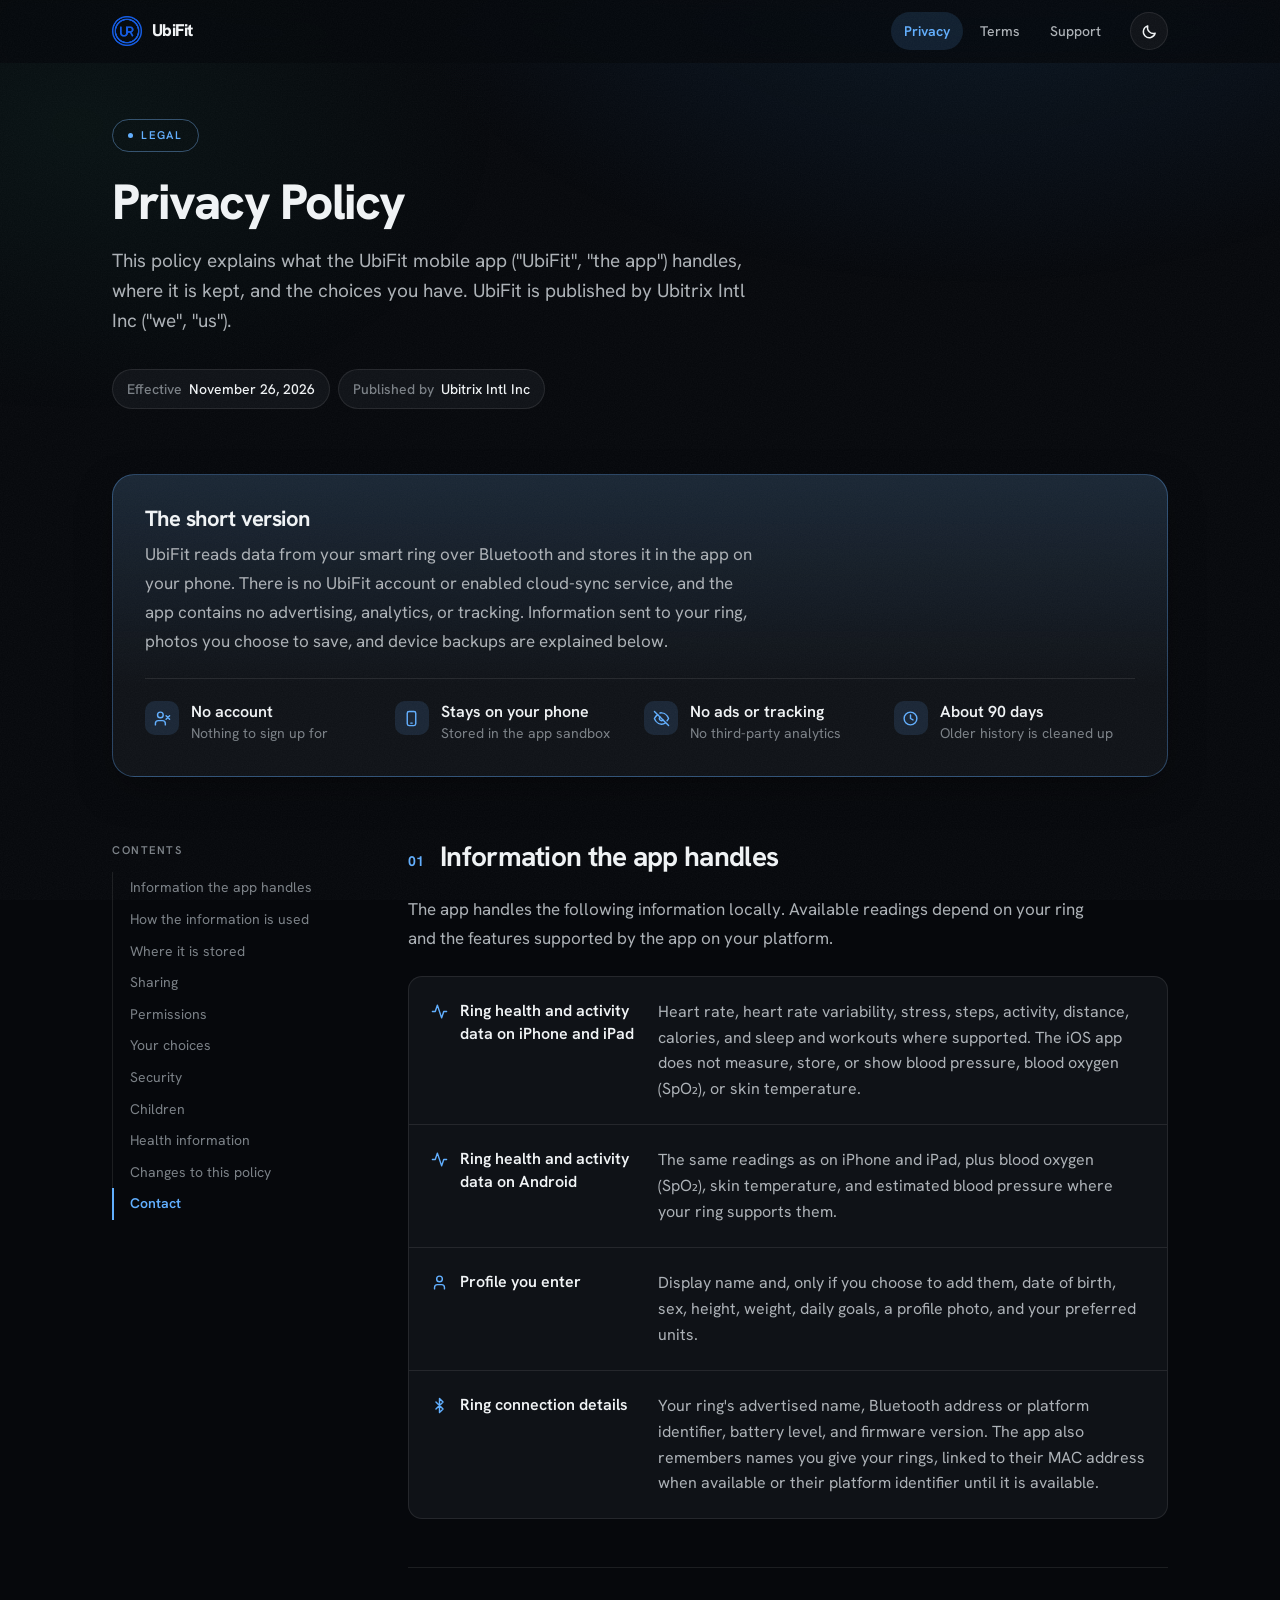
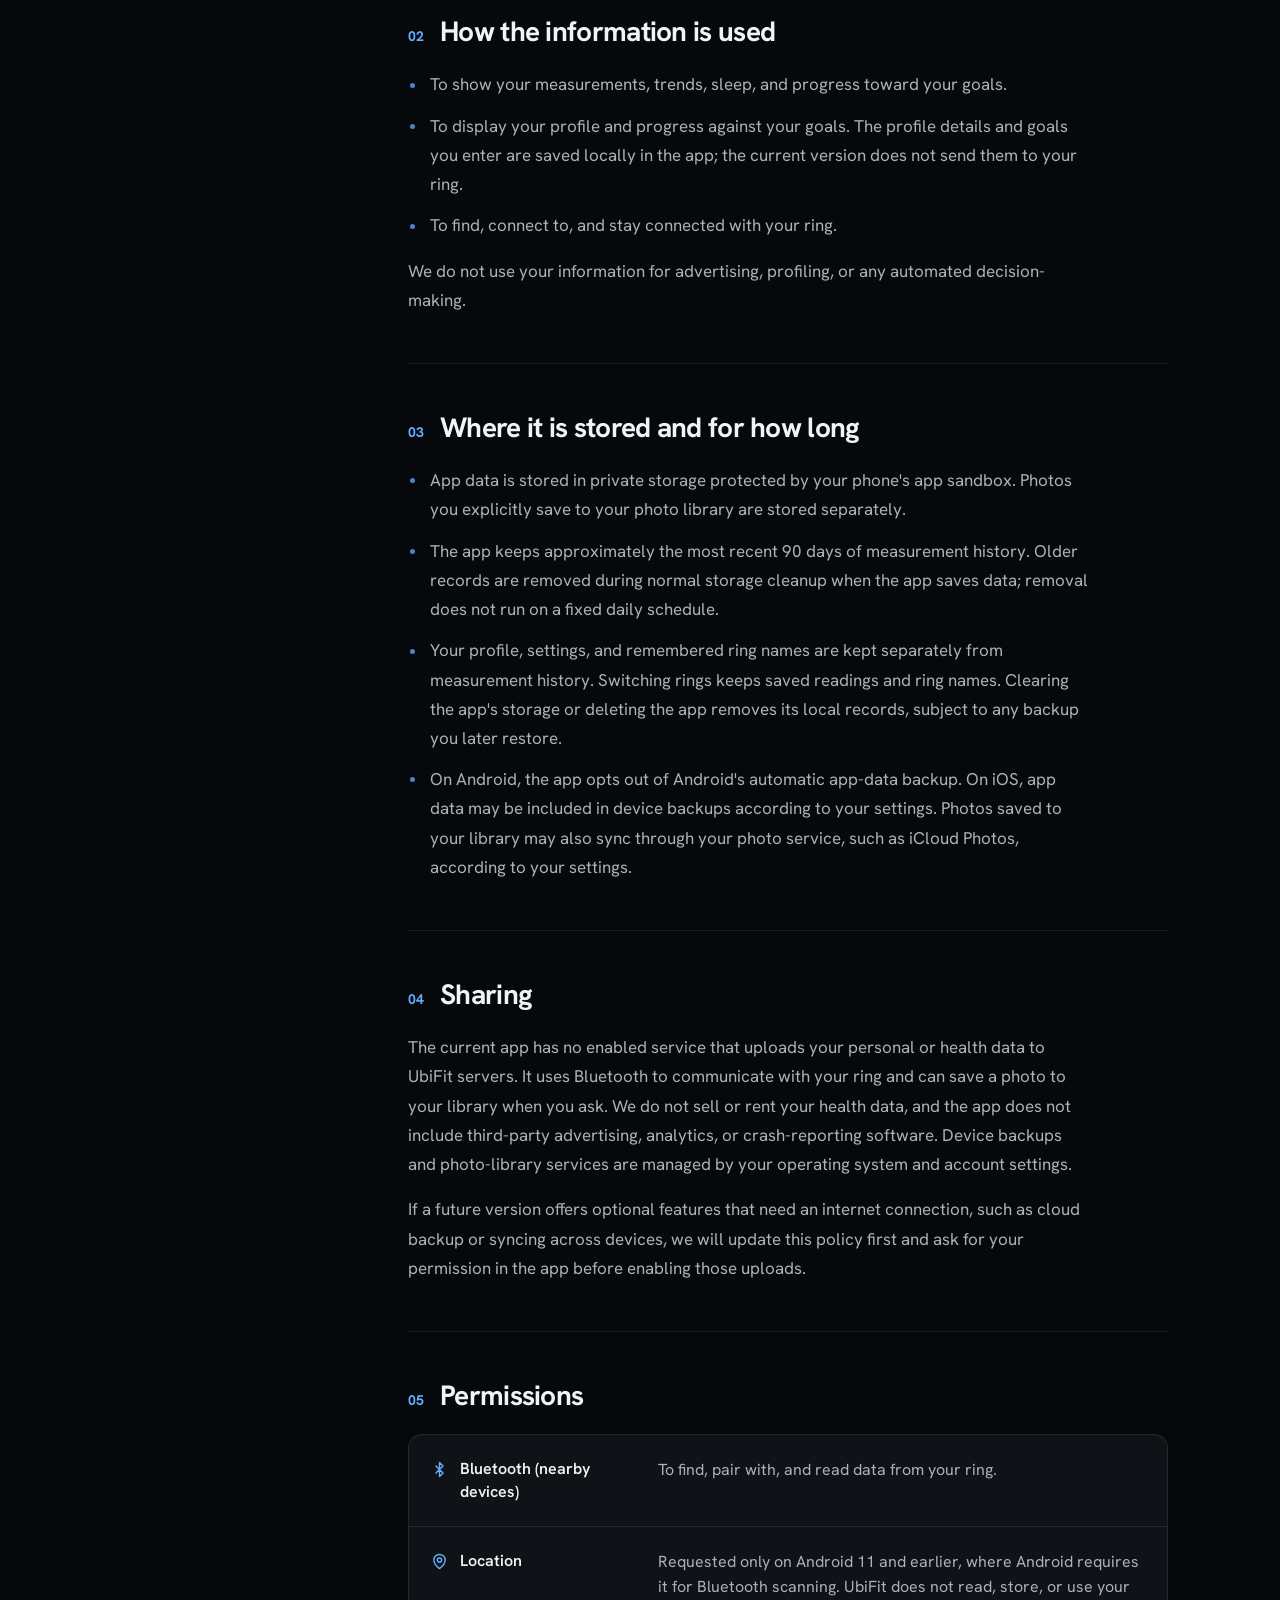
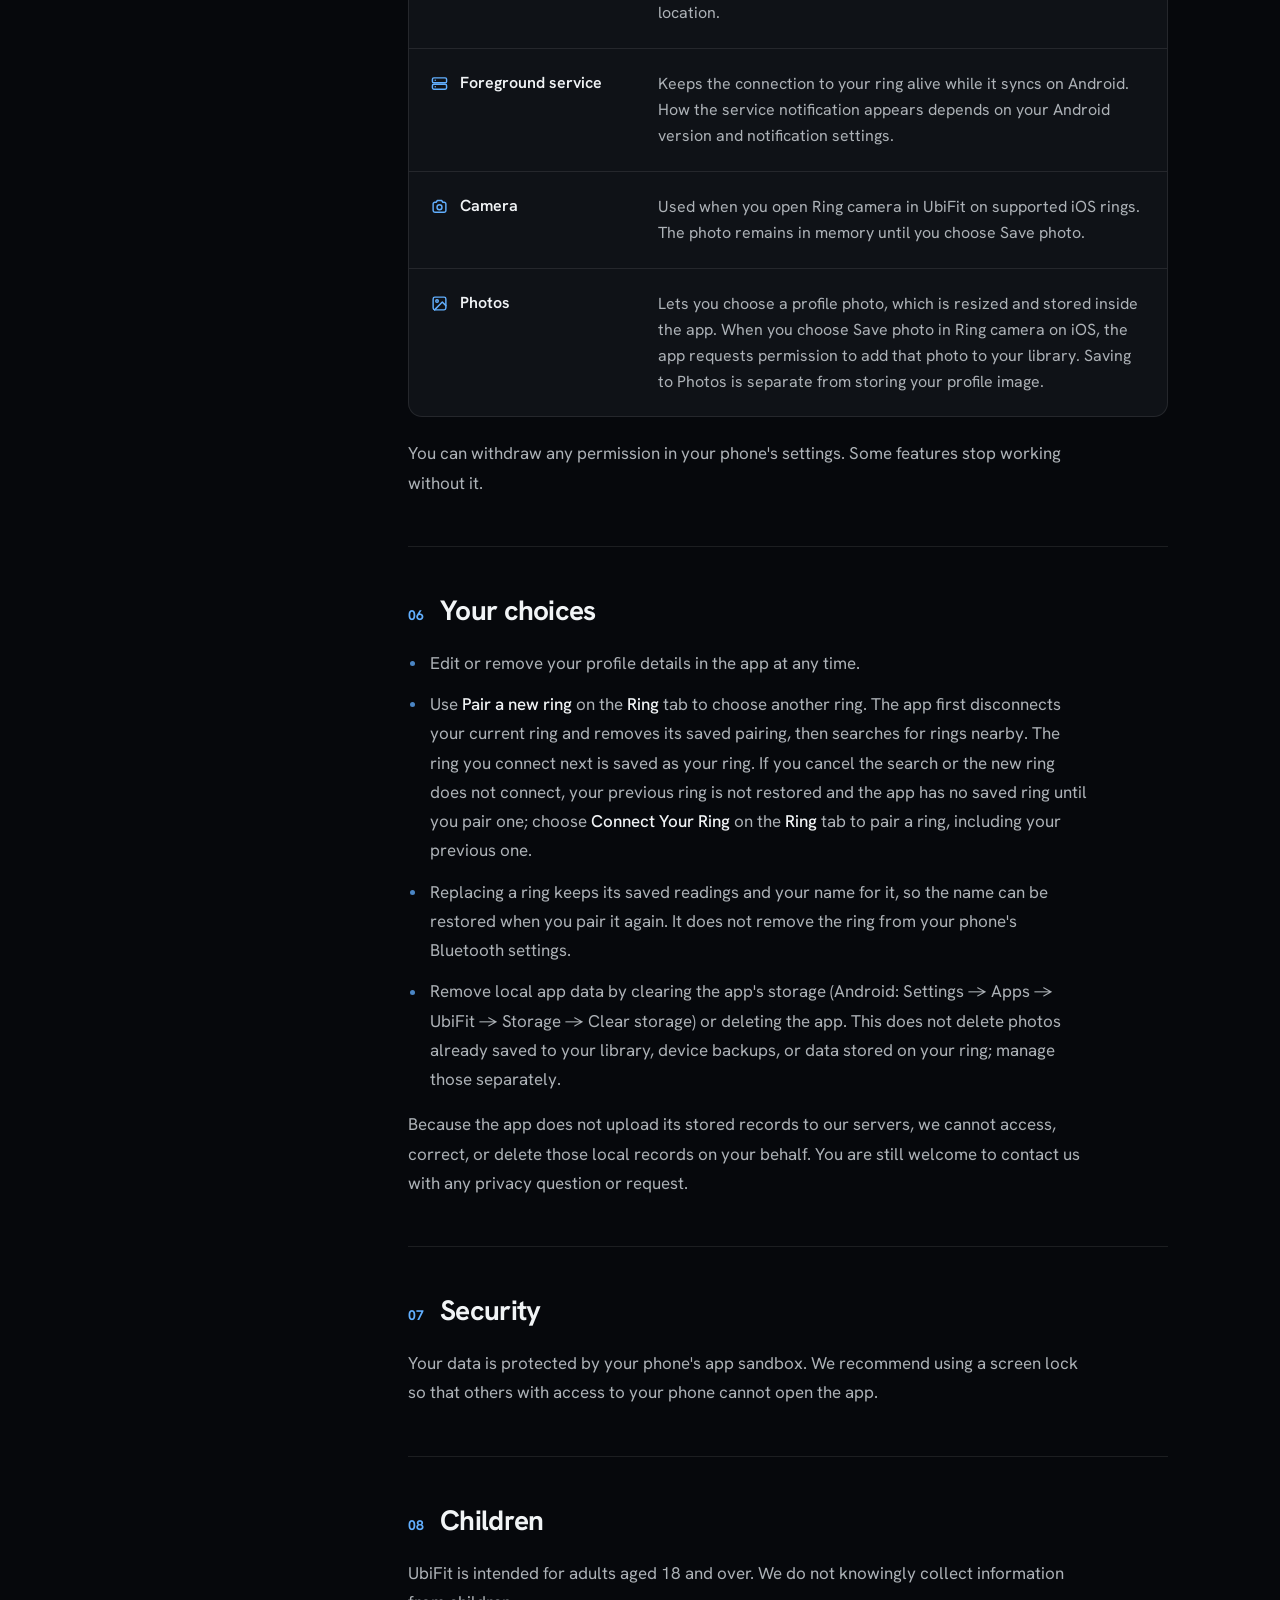
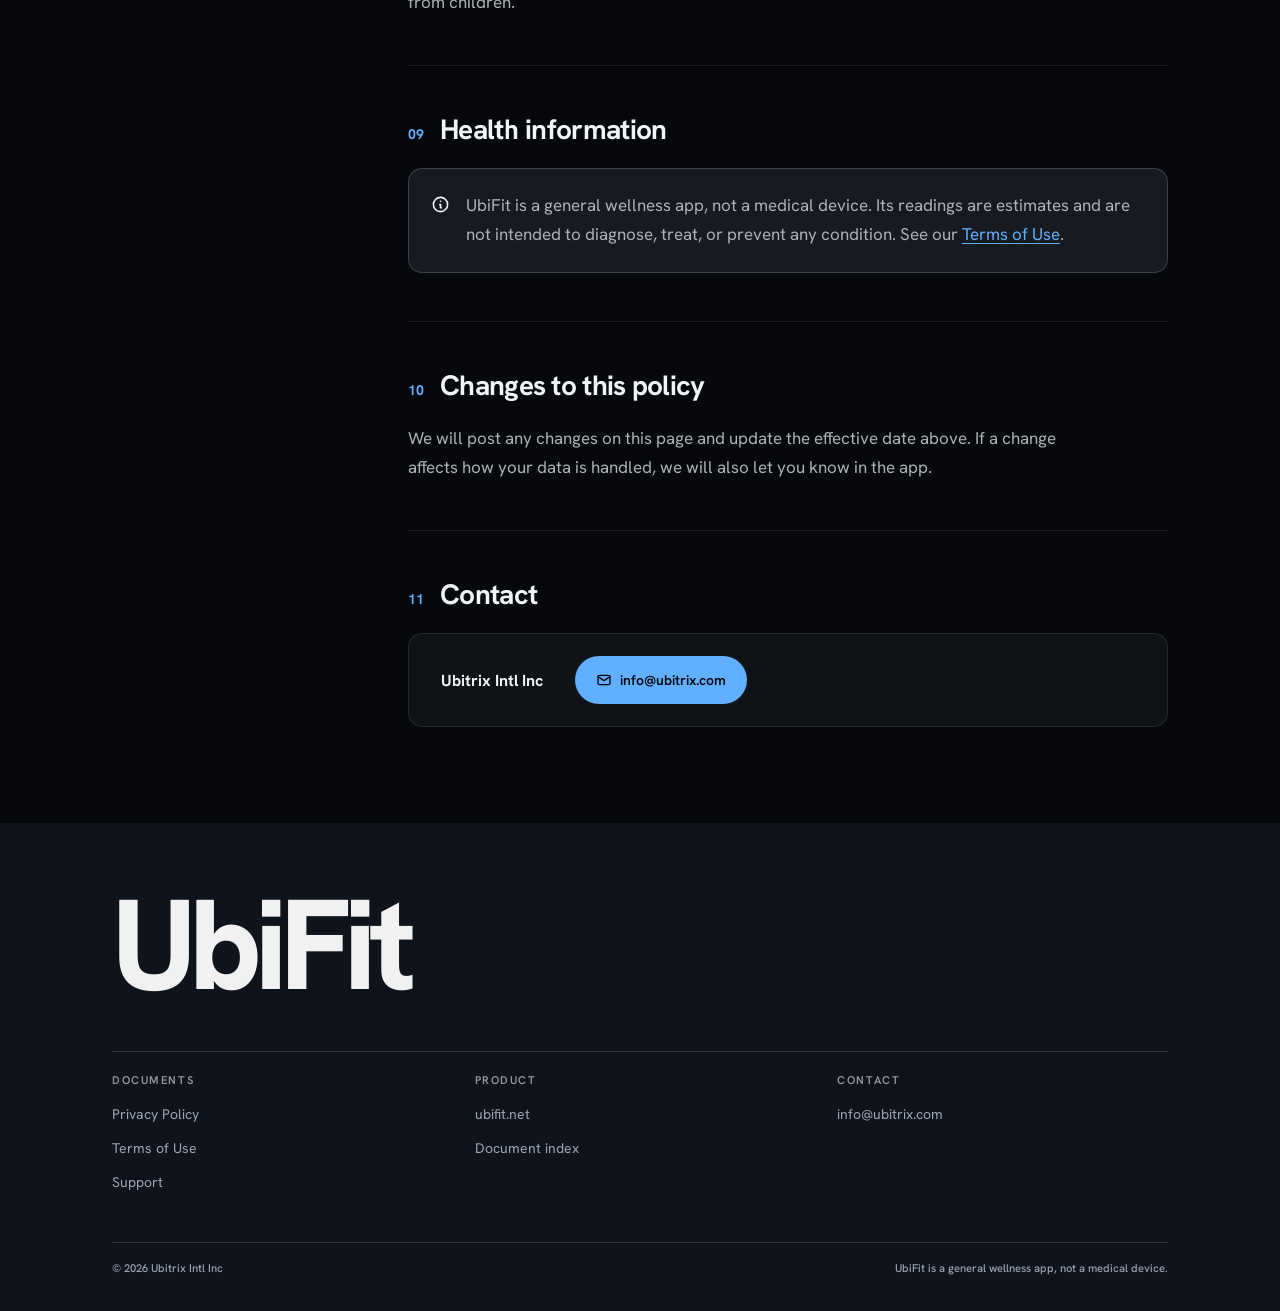
==== commit 913d6e6c: "Split health readings by platform and correct ring replacement steps" ====
--- a/privacy/index.html
+++ b/privacy/index.html
@@ -64,7 +64,7 @@
         <h1 class="doc-hero__title settle" style="--i:1">Privacy Policy</h1>
         <p class="doc-hero__lede settle" style="--i:2">This policy explains what the UbiFit mobile app ("UbiFit", "the app") handles, where it is kept, and the choices you have. UbiFit is published by Ubitrix Intl Inc ("we", "us").</p>
         <ul class="doc-meta settle" style="--i:3">
-          <li><b>Effective</b> November 10, 2026</li>
+          <li><b>Effective</b> November 26, 2026</li>
           <li><b>Published by</b> Ubitrix Intl Inc</li>
         </ul>
       </div>
@@ -151,9 +151,16 @@
               <div class="defs__row">
                 <div class="defs__k">
                   <svg viewBox="0 0 24 24" fill="none" stroke="currentColor" stroke-width="2" stroke-linecap="round" stroke-linejoin="round" aria-hidden="true"><path d="M22 12h-4l-3 9L9 3l-3 9H2"/></svg>
-                  Ring health and activity data
-                </div>
-                <p class="defs__v">Heart rate, heart rate variability, blood oxygen (SpO₂), skin temperature, stress, steps, activity, distance, calories, sleep stages, workouts, and estimated blood pressure where supported.</p>
+                  Ring health and activity data on iPhone and iPad
+                </div>
+                <p class="defs__v">Heart rate, heart rate variability, stress, steps, activity, distance, calories, and sleep and workouts where supported. The iOS app does not measure, store, or show blood pressure, blood oxygen (SpO₂), or skin temperature.</p>
+              </div>
+              <div class="defs__row">
+                <div class="defs__k">
+                  <svg viewBox="0 0 24 24" fill="none" stroke="currentColor" stroke-width="2" stroke-linecap="round" stroke-linejoin="round" aria-hidden="true"><path d="M22 12h-4l-3 9L9 3l-3 9H2"/></svg>
+                  Ring health and activity data on Android
+                </div>
+                <p class="defs__v">The same readings as on iPhone and iPad, plus blood oxygen (SpO₂), skin temperature, and estimated blood pressure where your ring supports them.</p>
               </div>
               <div class="defs__row">
                 <div class="defs__k">
@@ -259,7 +266,7 @@
             </div>
             <ul>
               <li>Edit or remove your profile details in the app at any time.</li>
-              <li>Use <em>Pair a new ring</em> on the <em>Ring</em> tab to choose another ring. Your current ring remains remembered until the new one connects successfully and its pairing is saved. Cancelling or a failed attempt keeps the previous pairing record. This does not guarantee an uninterrupted Bluetooth connection during an attempt.</li>
+              <li>Use <em>Pair a new ring</em> on the <em>Ring</em> tab to choose another ring. The app first disconnects your current ring and removes its saved pairing, then searches for rings nearby. The ring you connect next is saved as your ring. If you cancel the search or the new ring does not connect, your previous ring is not restored and the app has no saved ring until you pair one; choose <em>Connect Your Ring</em> on the <em>Ring</em> tab to pair a ring, including your previous one.</li>
               <li>Replacing a ring keeps its saved readings and your name for it, so the name can be restored when you pair it again. It does not remove the ring from your phone's Bluetooth settings.</li>
               <li>Remove local app data by clearing the app's storage (Android: Settings → Apps → UbiFit → Storage → Clear storage) or deleting the app. This does not delete photos already saved to your library, device backups, or data stored on your ring; manage those separately.</li>
             </ul>
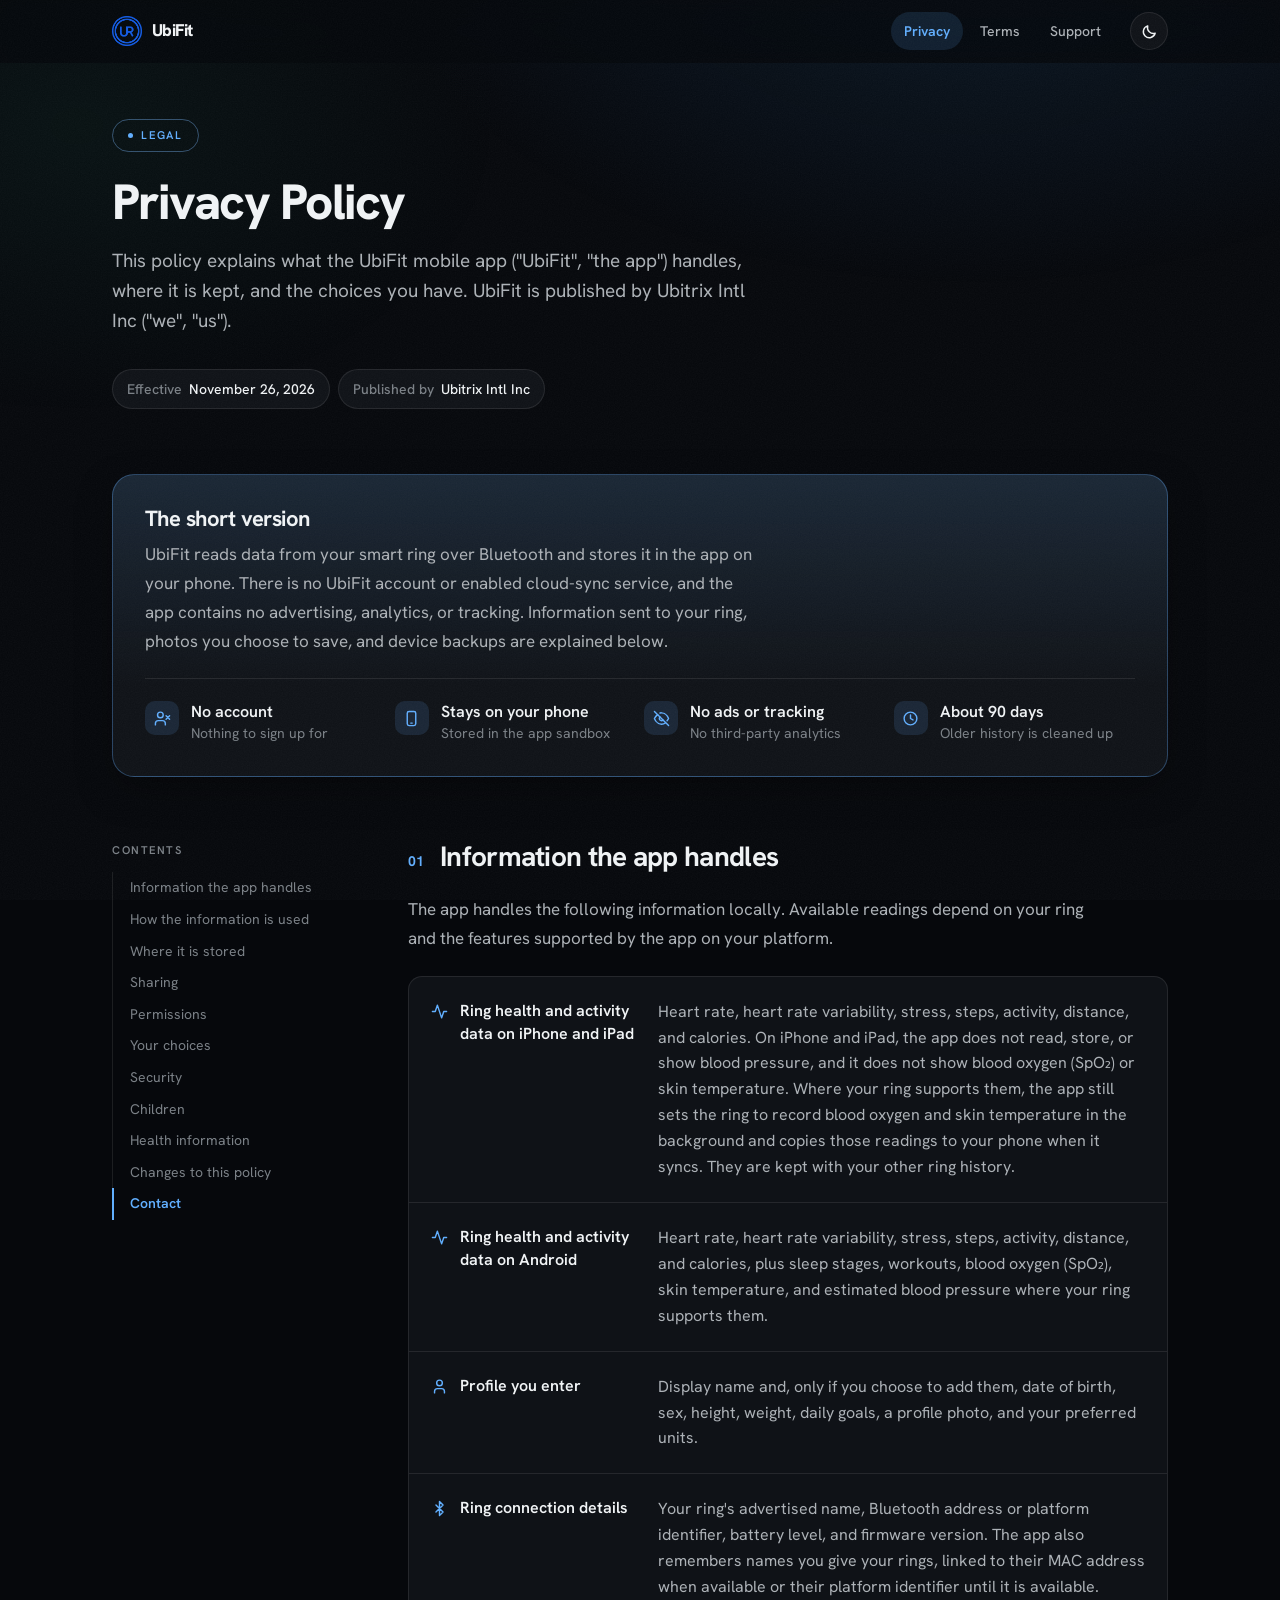
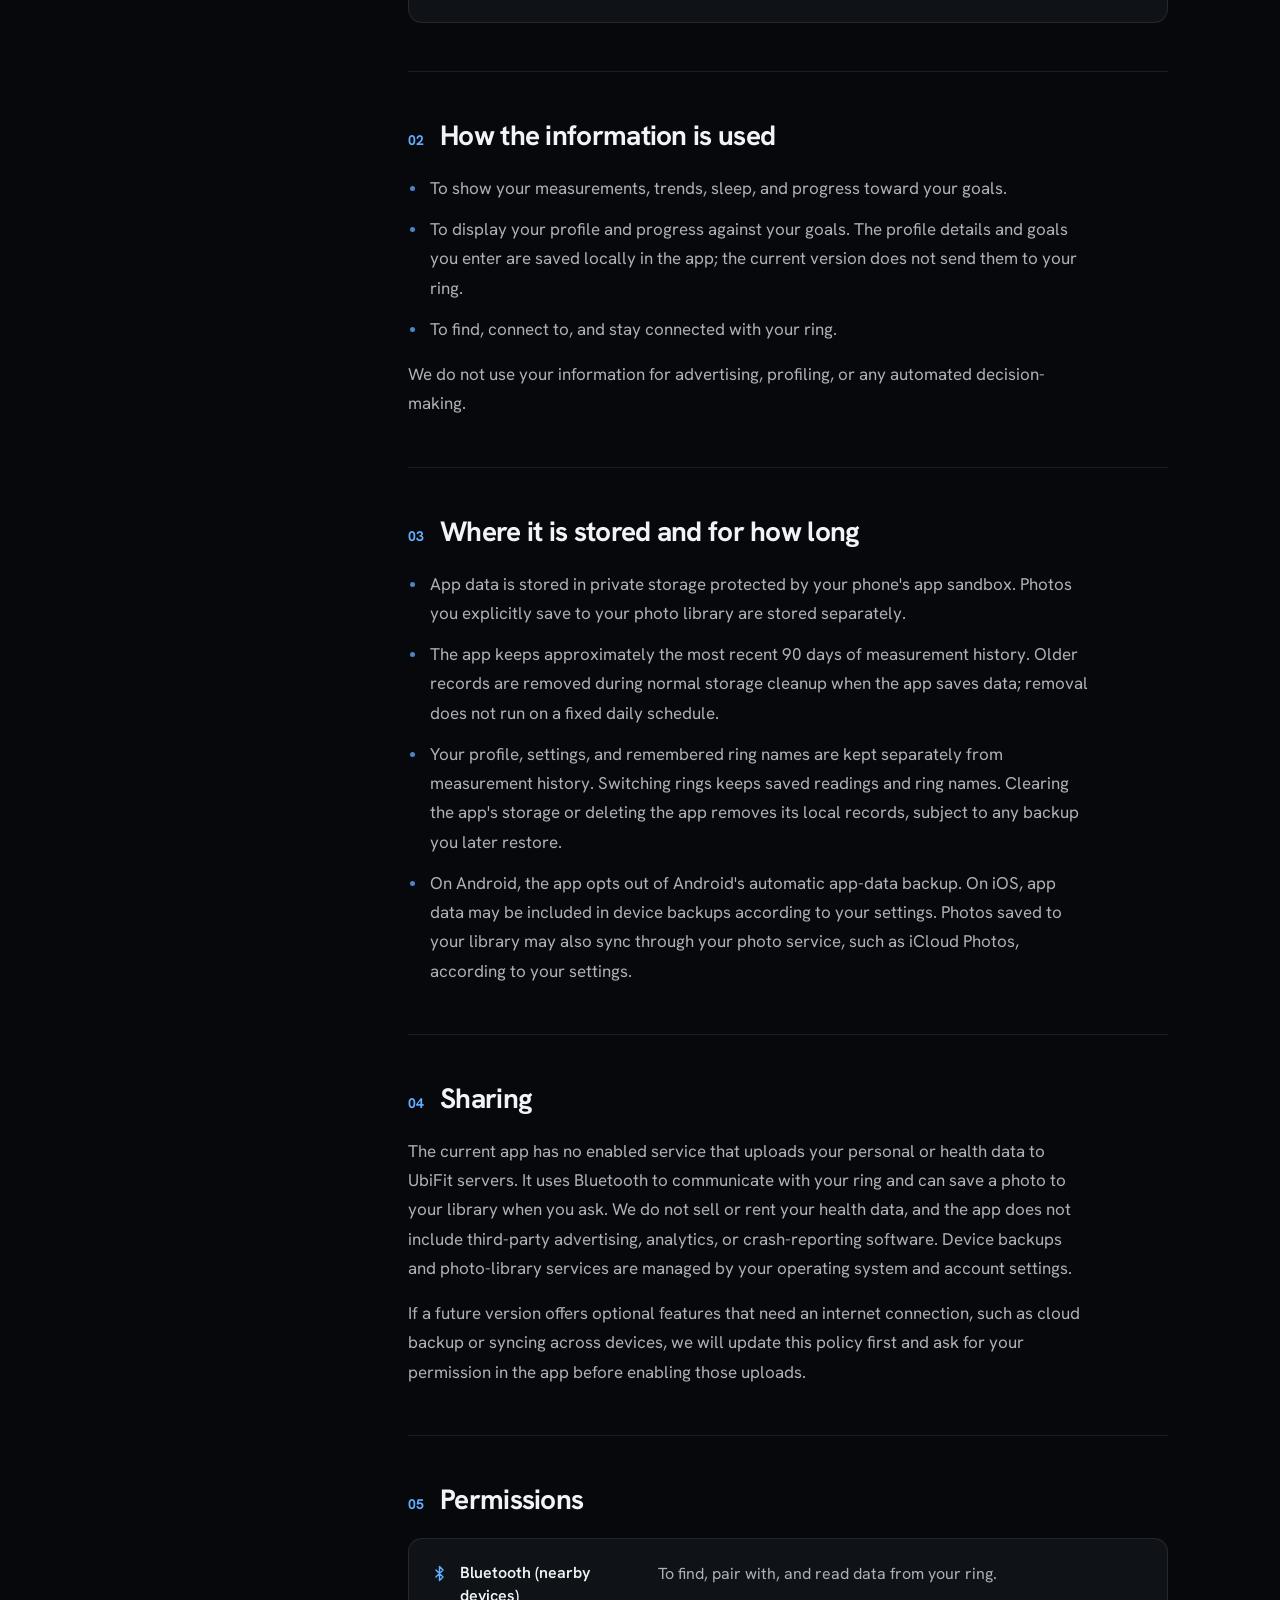
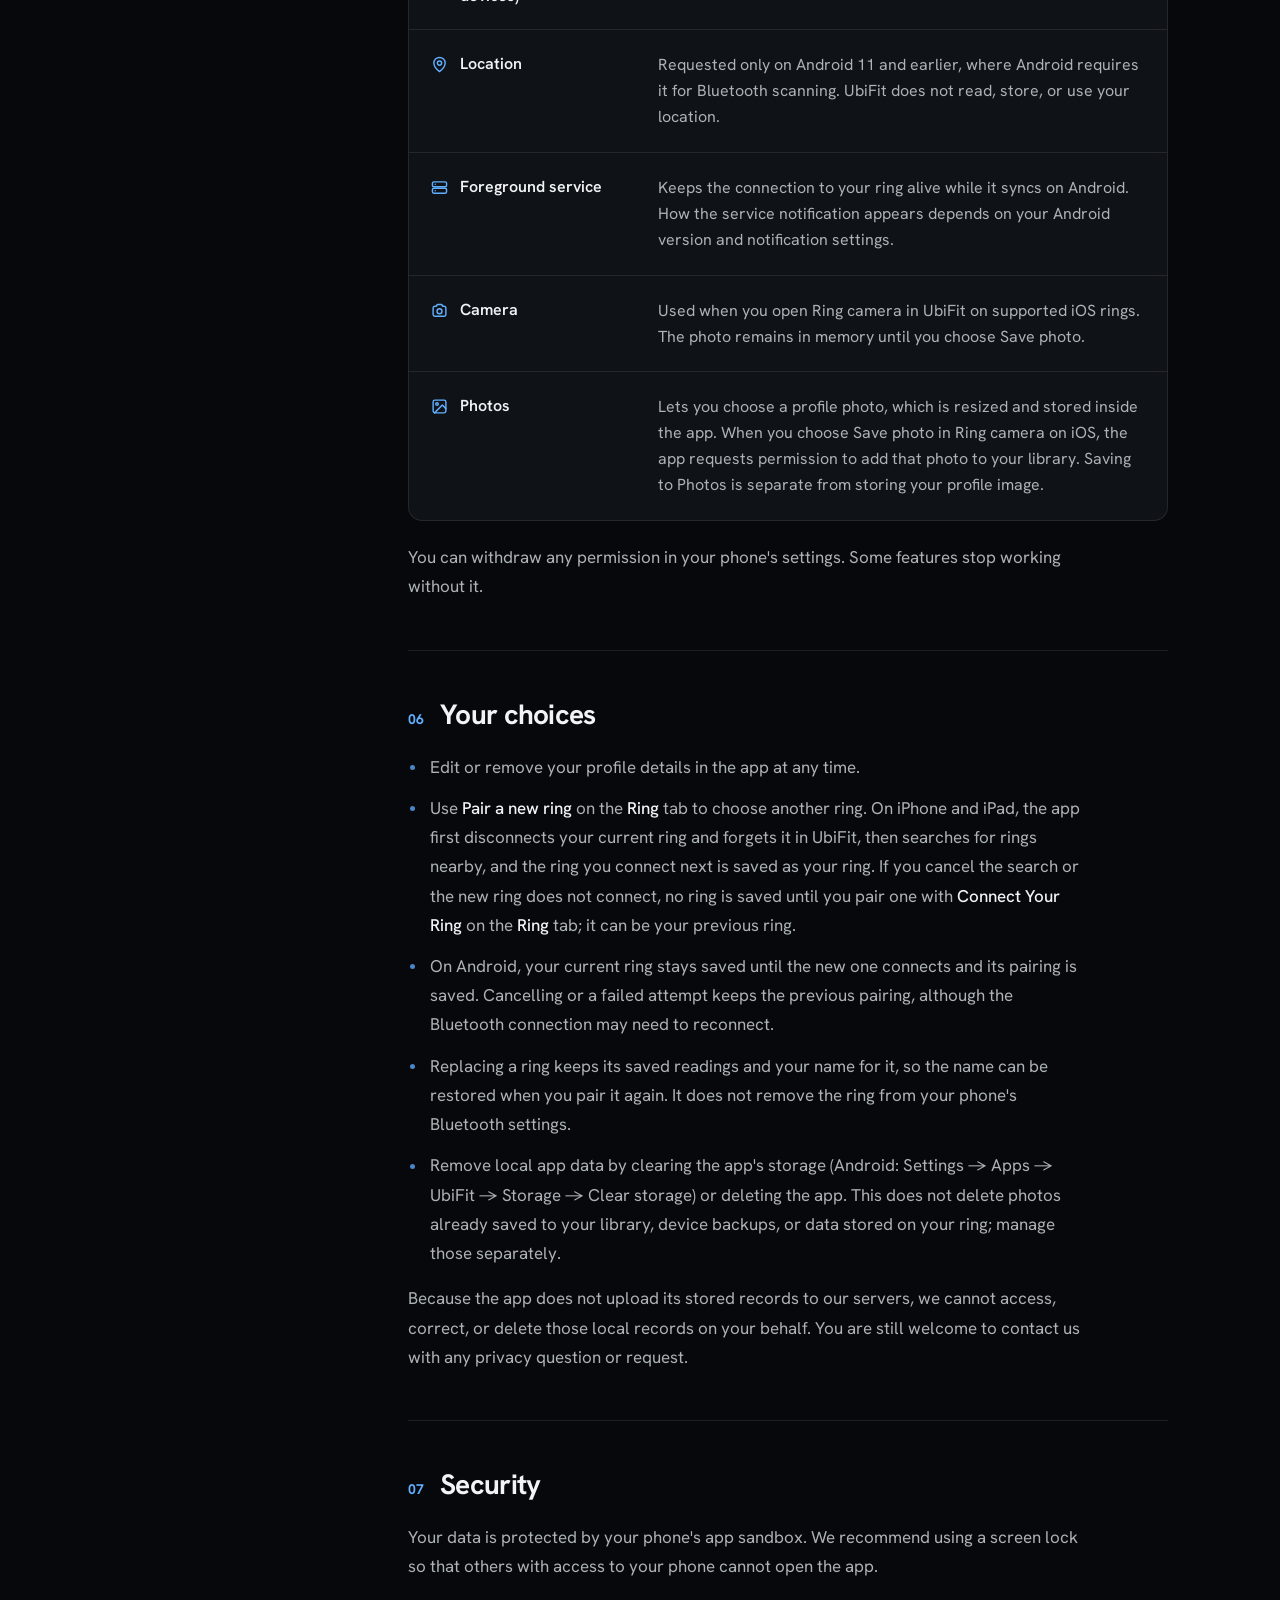
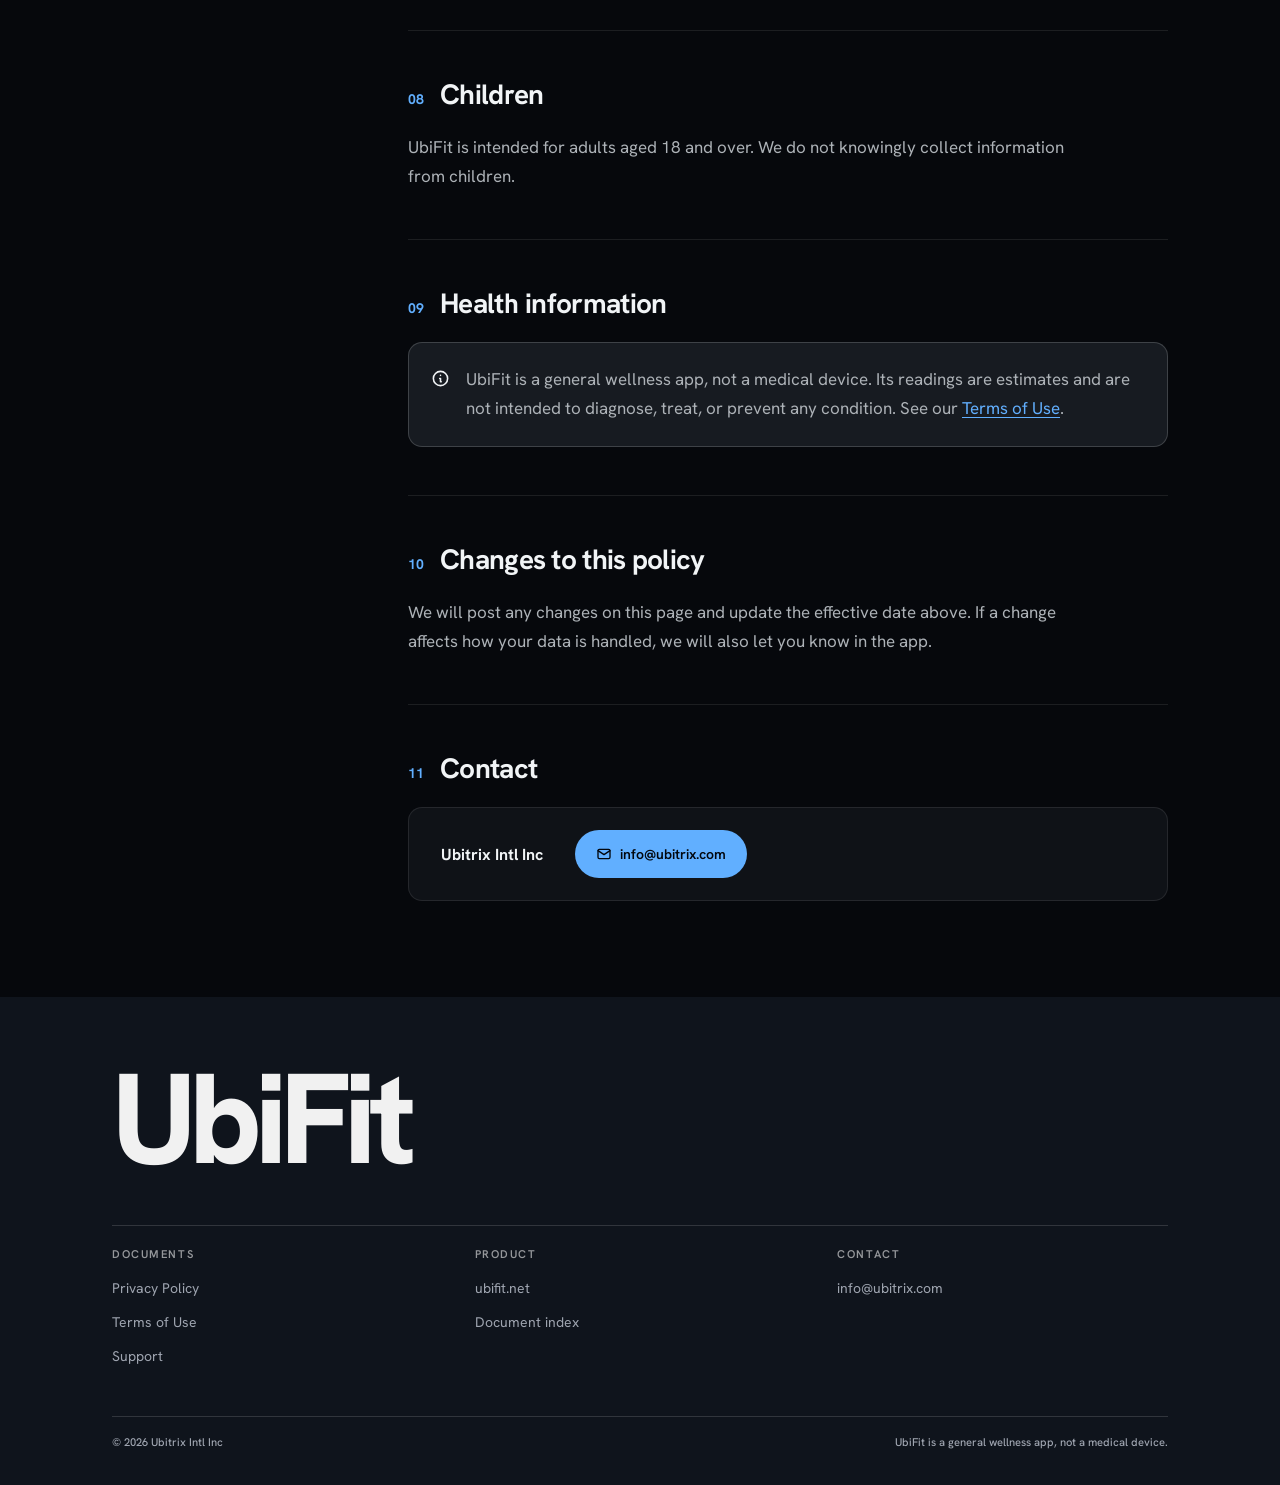
==== commit 44efba75: "Correct the iOS vitals statement and split ring replacement by platform" ====
--- a/privacy/index.html
+++ b/privacy/index.html
@@ -153,14 +153,14 @@
                   <svg viewBox="0 0 24 24" fill="none" stroke="currentColor" stroke-width="2" stroke-linecap="round" stroke-linejoin="round" aria-hidden="true"><path d="M22 12h-4l-3 9L9 3l-3 9H2"/></svg>
                   Ring health and activity data on iPhone and iPad
                 </div>
-                <p class="defs__v">Heart rate, heart rate variability, stress, steps, activity, distance, calories, and sleep and workouts where supported. The iOS app does not measure, store, or show blood pressure, blood oxygen (SpO₂), or skin temperature.</p>
+                <p class="defs__v">Heart rate, heart rate variability, stress, steps, activity, distance, and calories. On iPhone and iPad, the app does not read, store, or show blood pressure, and it does not show blood oxygen (SpO₂) or skin temperature. Where your ring supports them, the app still sets the ring to record blood oxygen and skin temperature in the background and copies those readings to your phone when it syncs. They are kept with your other ring history.</p>
               </div>
               <div class="defs__row">
                 <div class="defs__k">
                   <svg viewBox="0 0 24 24" fill="none" stroke="currentColor" stroke-width="2" stroke-linecap="round" stroke-linejoin="round" aria-hidden="true"><path d="M22 12h-4l-3 9L9 3l-3 9H2"/></svg>
                   Ring health and activity data on Android
                 </div>
-                <p class="defs__v">The same readings as on iPhone and iPad, plus blood oxygen (SpO₂), skin temperature, and estimated blood pressure where your ring supports them.</p>
+                <p class="defs__v">Heart rate, heart rate variability, stress, steps, activity, distance, and calories, plus sleep stages, workouts, blood oxygen (SpO₂), skin temperature, and estimated blood pressure where your ring supports them.</p>
               </div>
               <div class="defs__row">
                 <div class="defs__k">
@@ -266,7 +266,8 @@
             </div>
             <ul>
               <li>Edit or remove your profile details in the app at any time.</li>
-              <li>Use <em>Pair a new ring</em> on the <em>Ring</em> tab to choose another ring. The app first disconnects your current ring and removes its saved pairing, then searches for rings nearby. The ring you connect next is saved as your ring. If you cancel the search or the new ring does not connect, your previous ring is not restored and the app has no saved ring until you pair one; choose <em>Connect Your Ring</em> on the <em>Ring</em> tab to pair a ring, including your previous one.</li>
+              <li>Use <em>Pair a new ring</em> on the <em>Ring</em> tab to choose another ring. On iPhone and iPad, the app first disconnects your current ring and forgets it in UbiFit, then searches for rings nearby, and the ring you connect next is saved as your ring. If you cancel the search or the new ring does not connect, no ring is saved until you pair one with <em>Connect Your Ring</em> on the <em>Ring</em> tab; it can be your previous ring.</li>
+              <li>On Android, your current ring stays saved until the new one connects and its pairing is saved. Cancelling or a failed attempt keeps the previous pairing, although the Bluetooth connection may need to reconnect.</li>
               <li>Replacing a ring keeps its saved readings and your name for it, so the name can be restored when you pair it again. It does not remove the ring from your phone's Bluetooth settings.</li>
               <li>Remove local app data by clearing the app's storage (Android: Settings → Apps → UbiFit → Storage → Clear storage) or deleting the app. This does not delete photos already saved to your library, device backups, or data stored on your ring; manage those separately.</li>
             </ul>
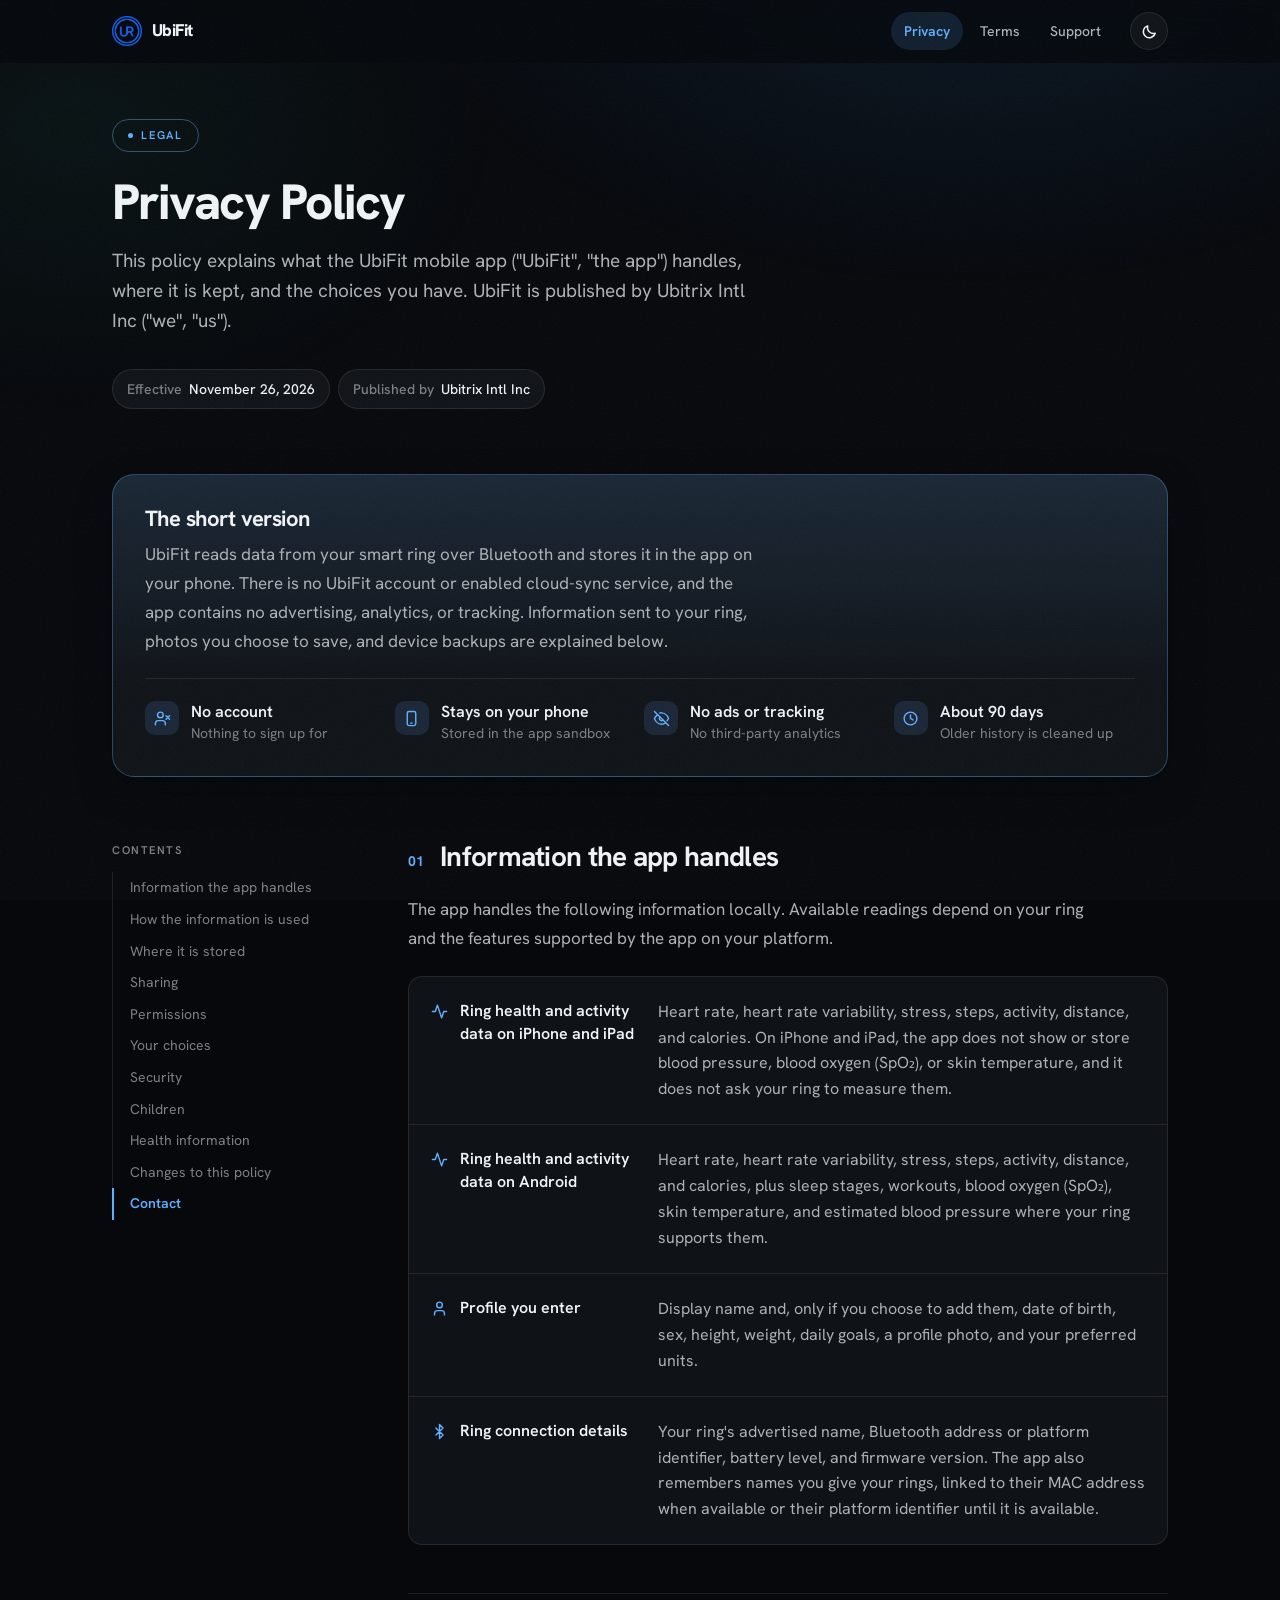
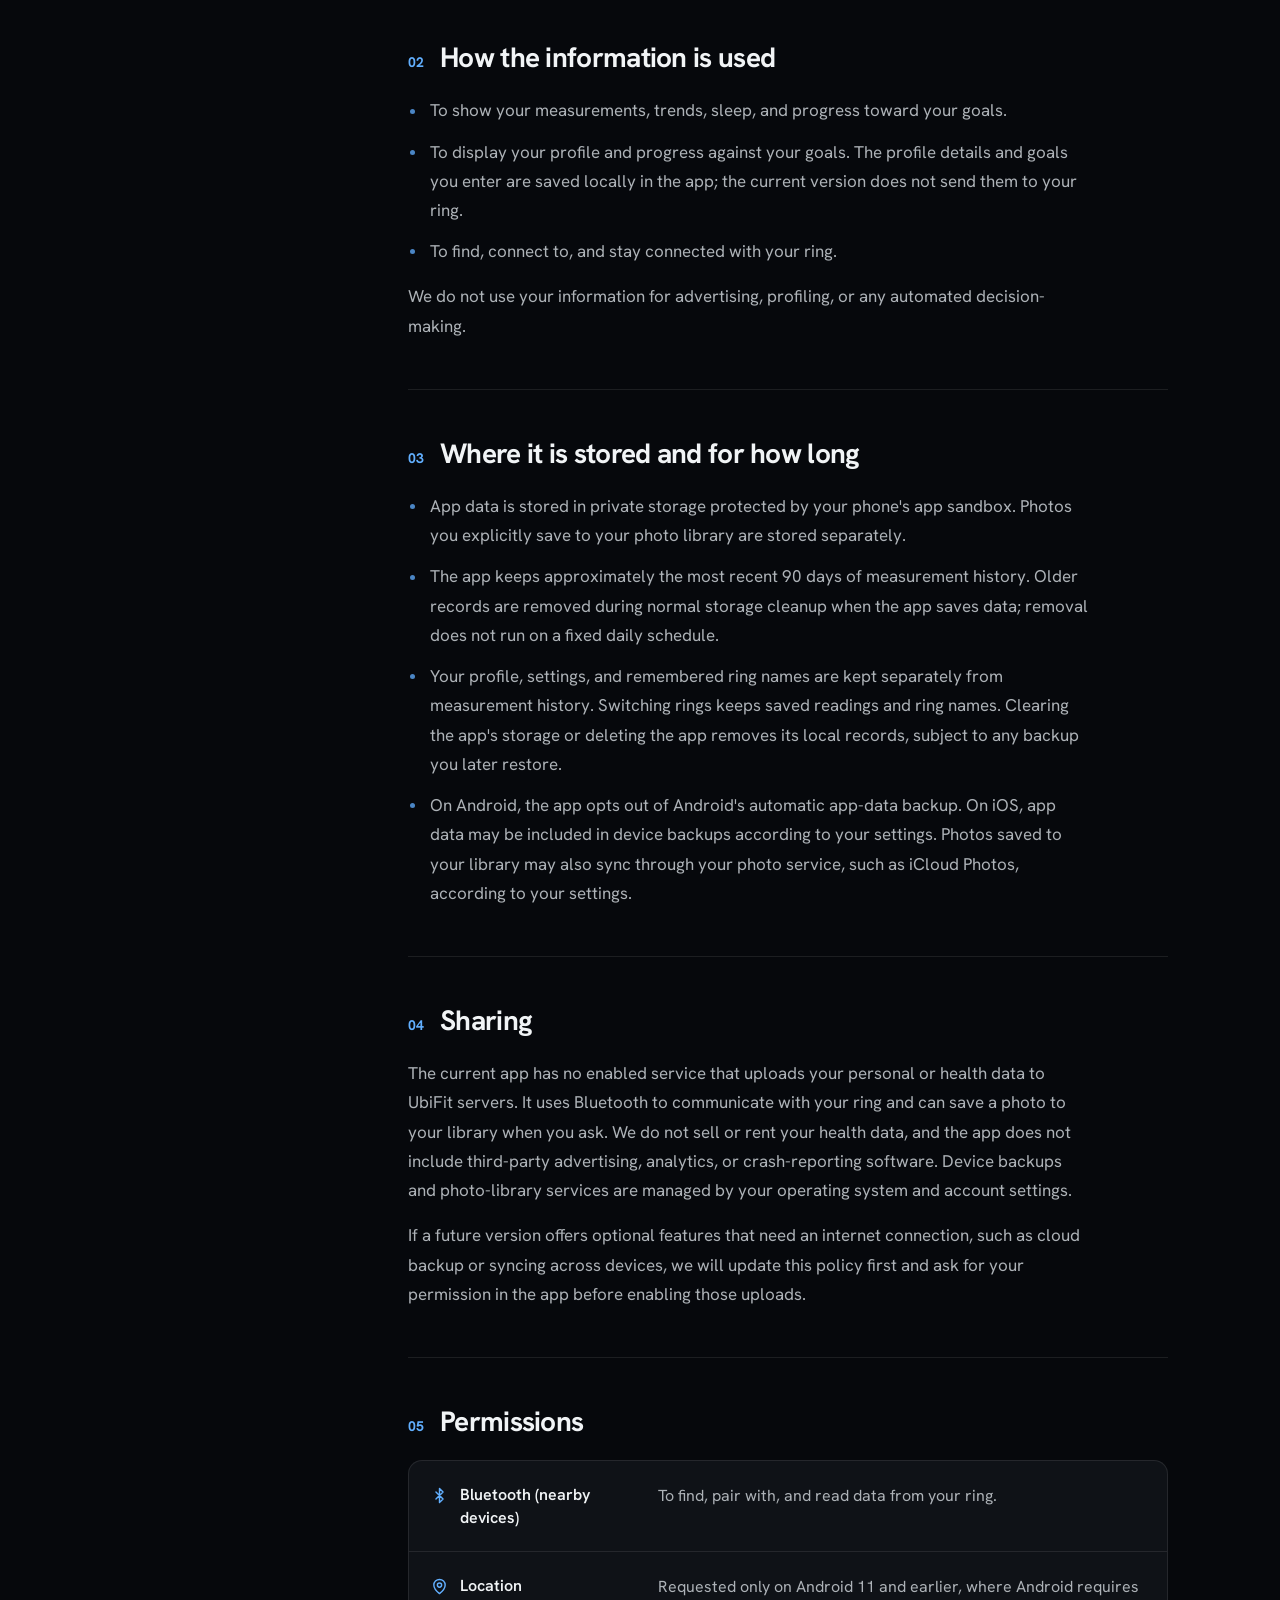
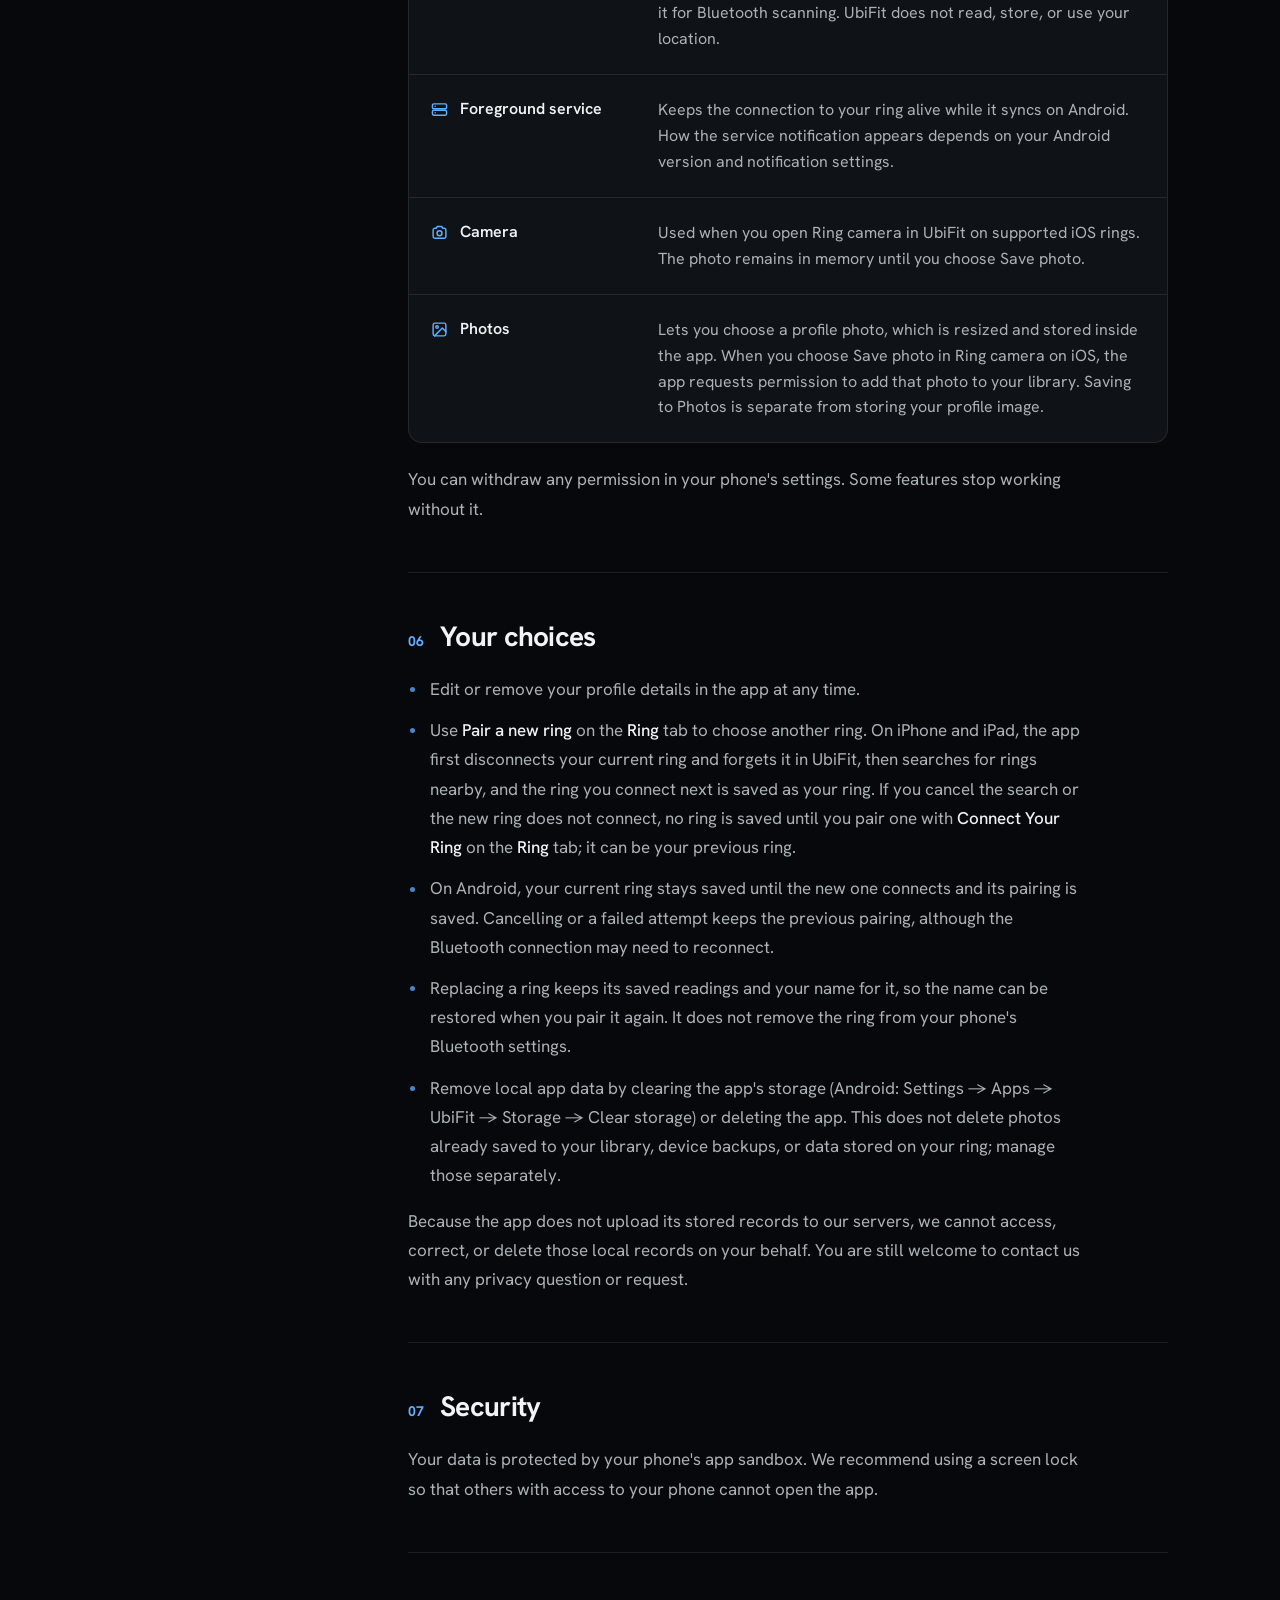
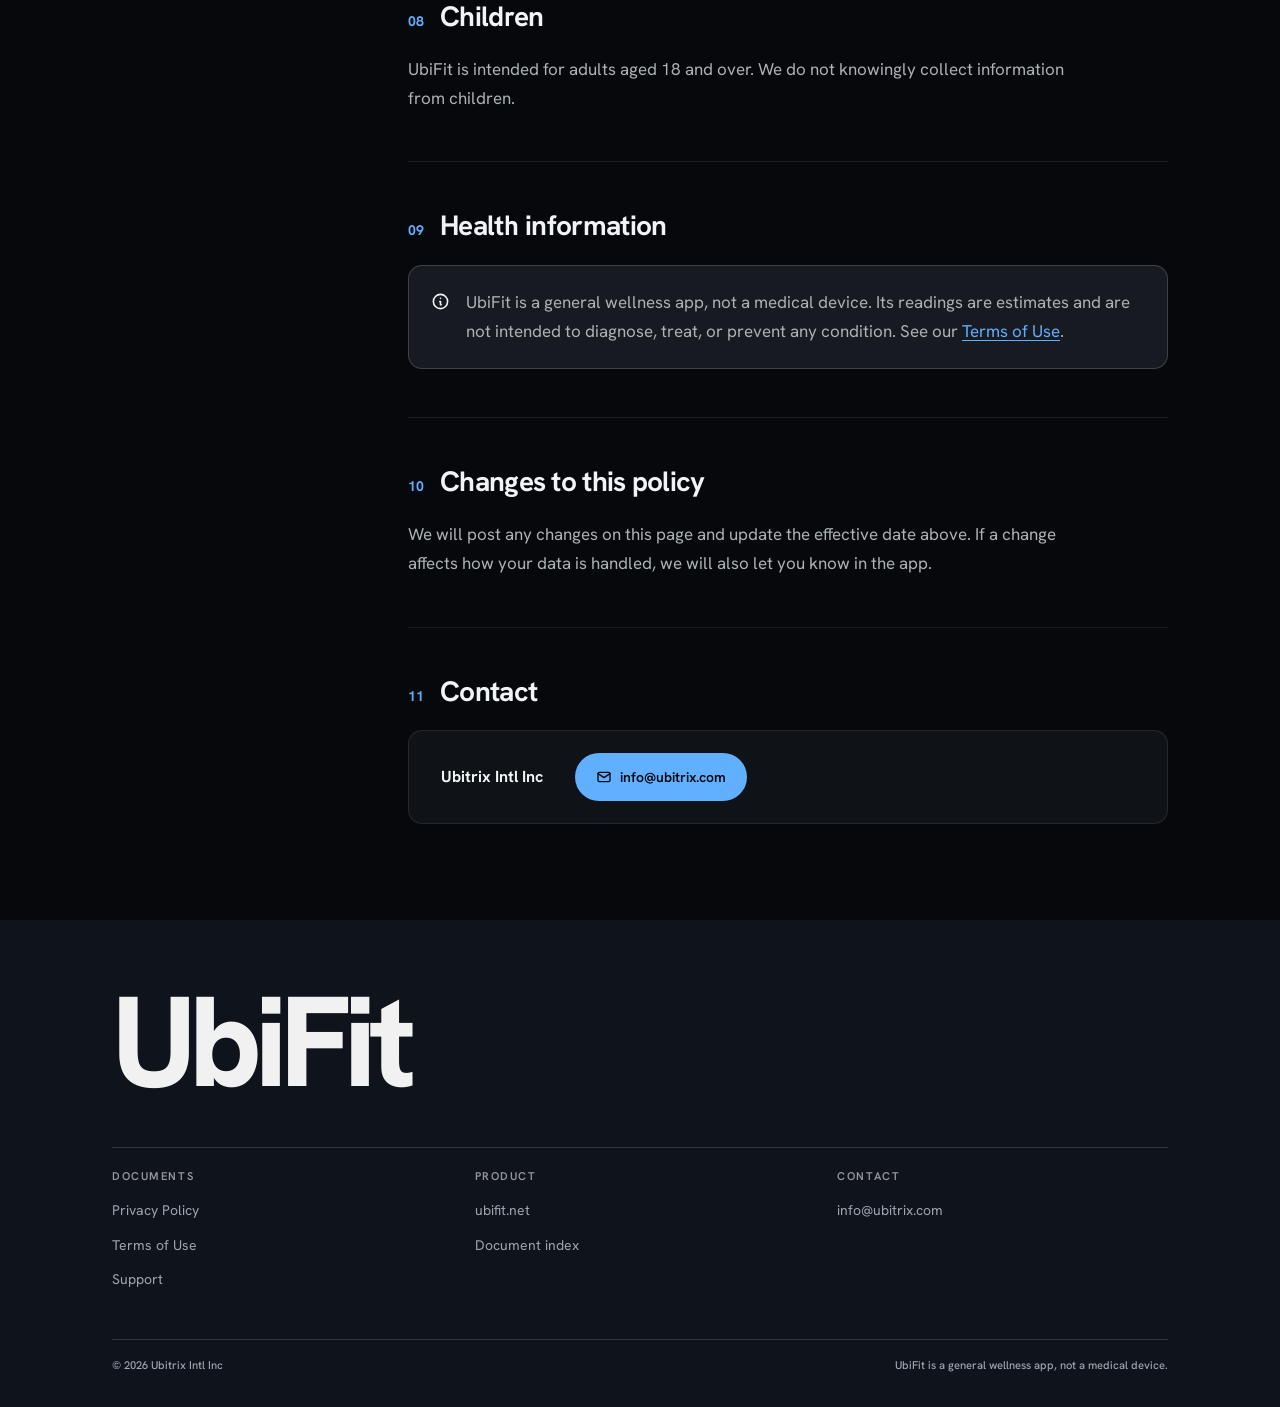
==== commit eea9b124: "Describe what the iOS app stops measuring and storing" ====
--- a/privacy/index.html
+++ b/privacy/index.html
@@ -153,7 +153,7 @@
                   <svg viewBox="0 0 24 24" fill="none" stroke="currentColor" stroke-width="2" stroke-linecap="round" stroke-linejoin="round" aria-hidden="true"><path d="M22 12h-4l-3 9L9 3l-3 9H2"/></svg>
                   Ring health and activity data on iPhone and iPad
                 </div>
-                <p class="defs__v">Heart rate, heart rate variability, stress, steps, activity, distance, and calories. On iPhone and iPad, the app does not read, store, or show blood pressure, and it does not show blood oxygen (SpO₂) or skin temperature. Where your ring supports them, the app still sets the ring to record blood oxygen and skin temperature in the background and copies those readings to your phone when it syncs. They are kept with your other ring history.</p>
+                <p class="defs__v">Heart rate, heart rate variability, stress, steps, activity, distance, and calories. On iPhone and iPad, the app does not show or store blood pressure, blood oxygen (SpO₂), or skin temperature, and it does not ask your ring to measure them.</p>
               </div>
               <div class="defs__row">
                 <div class="defs__k">
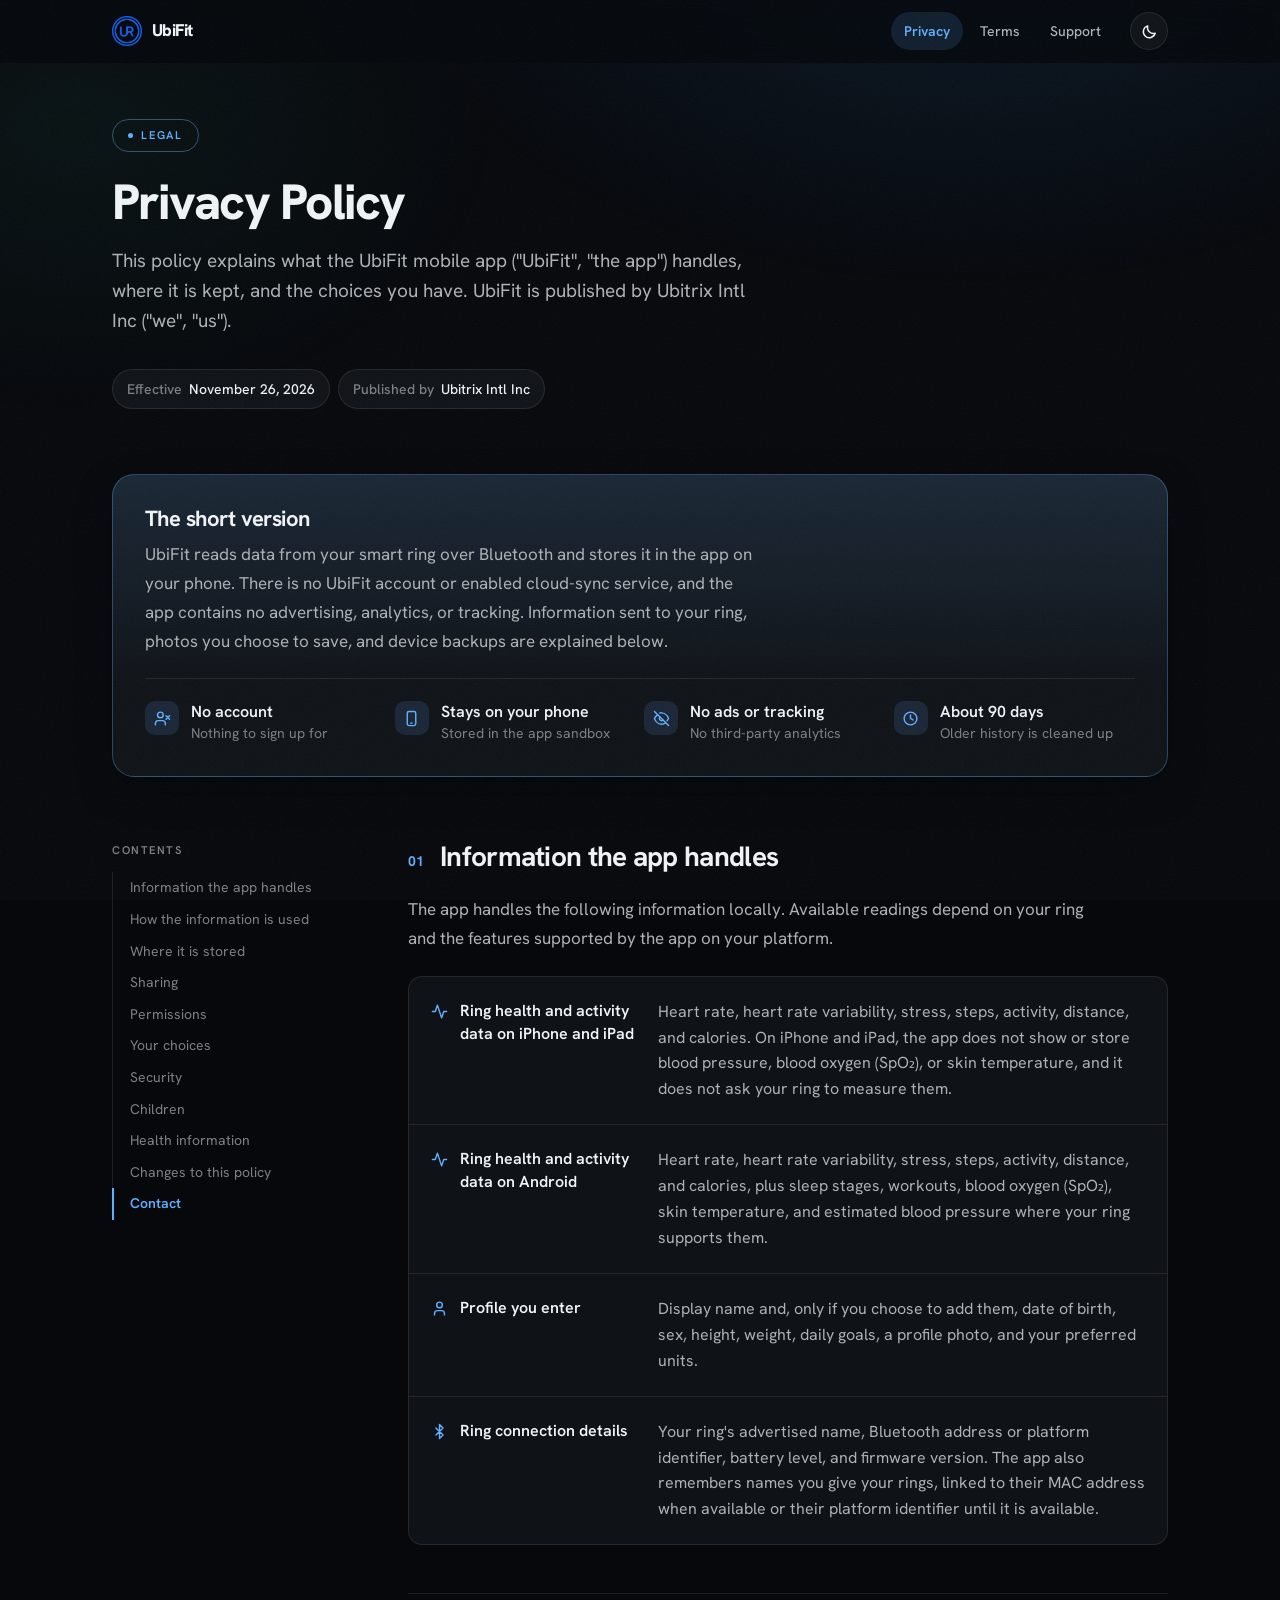
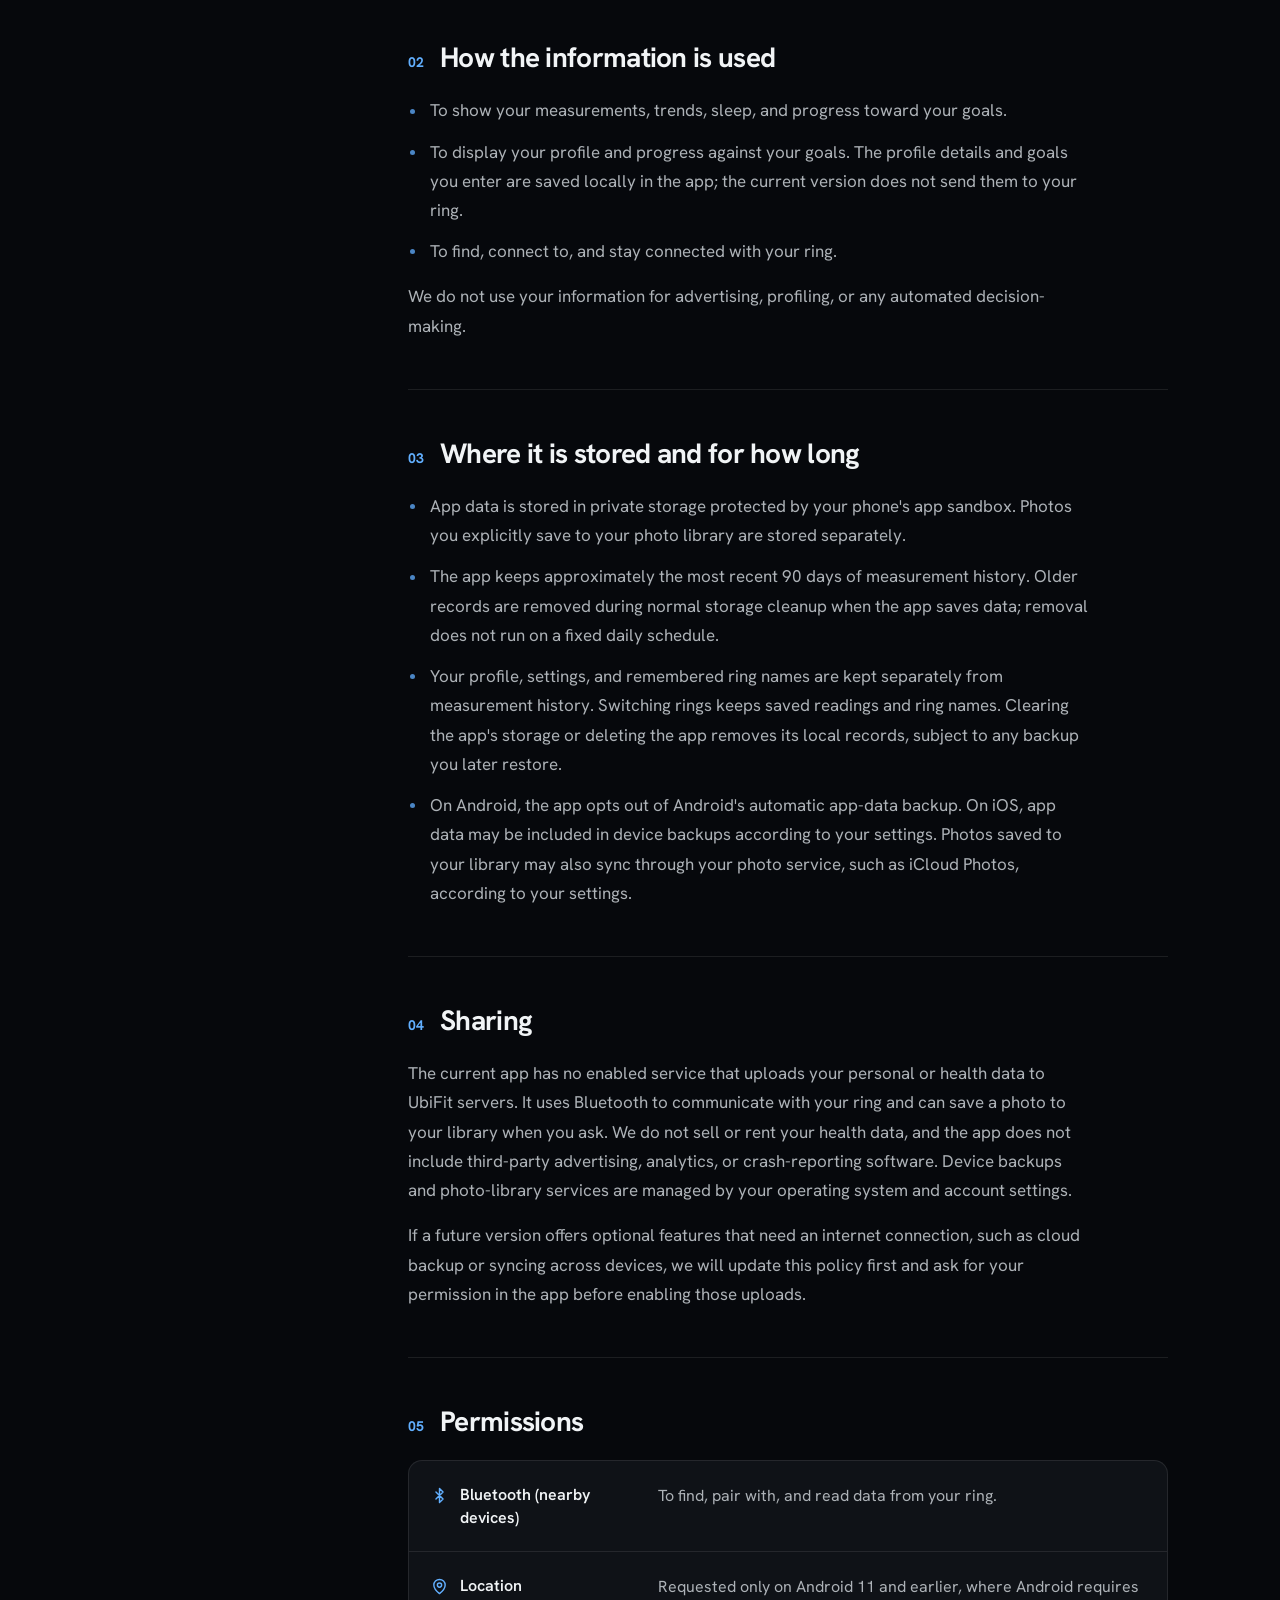
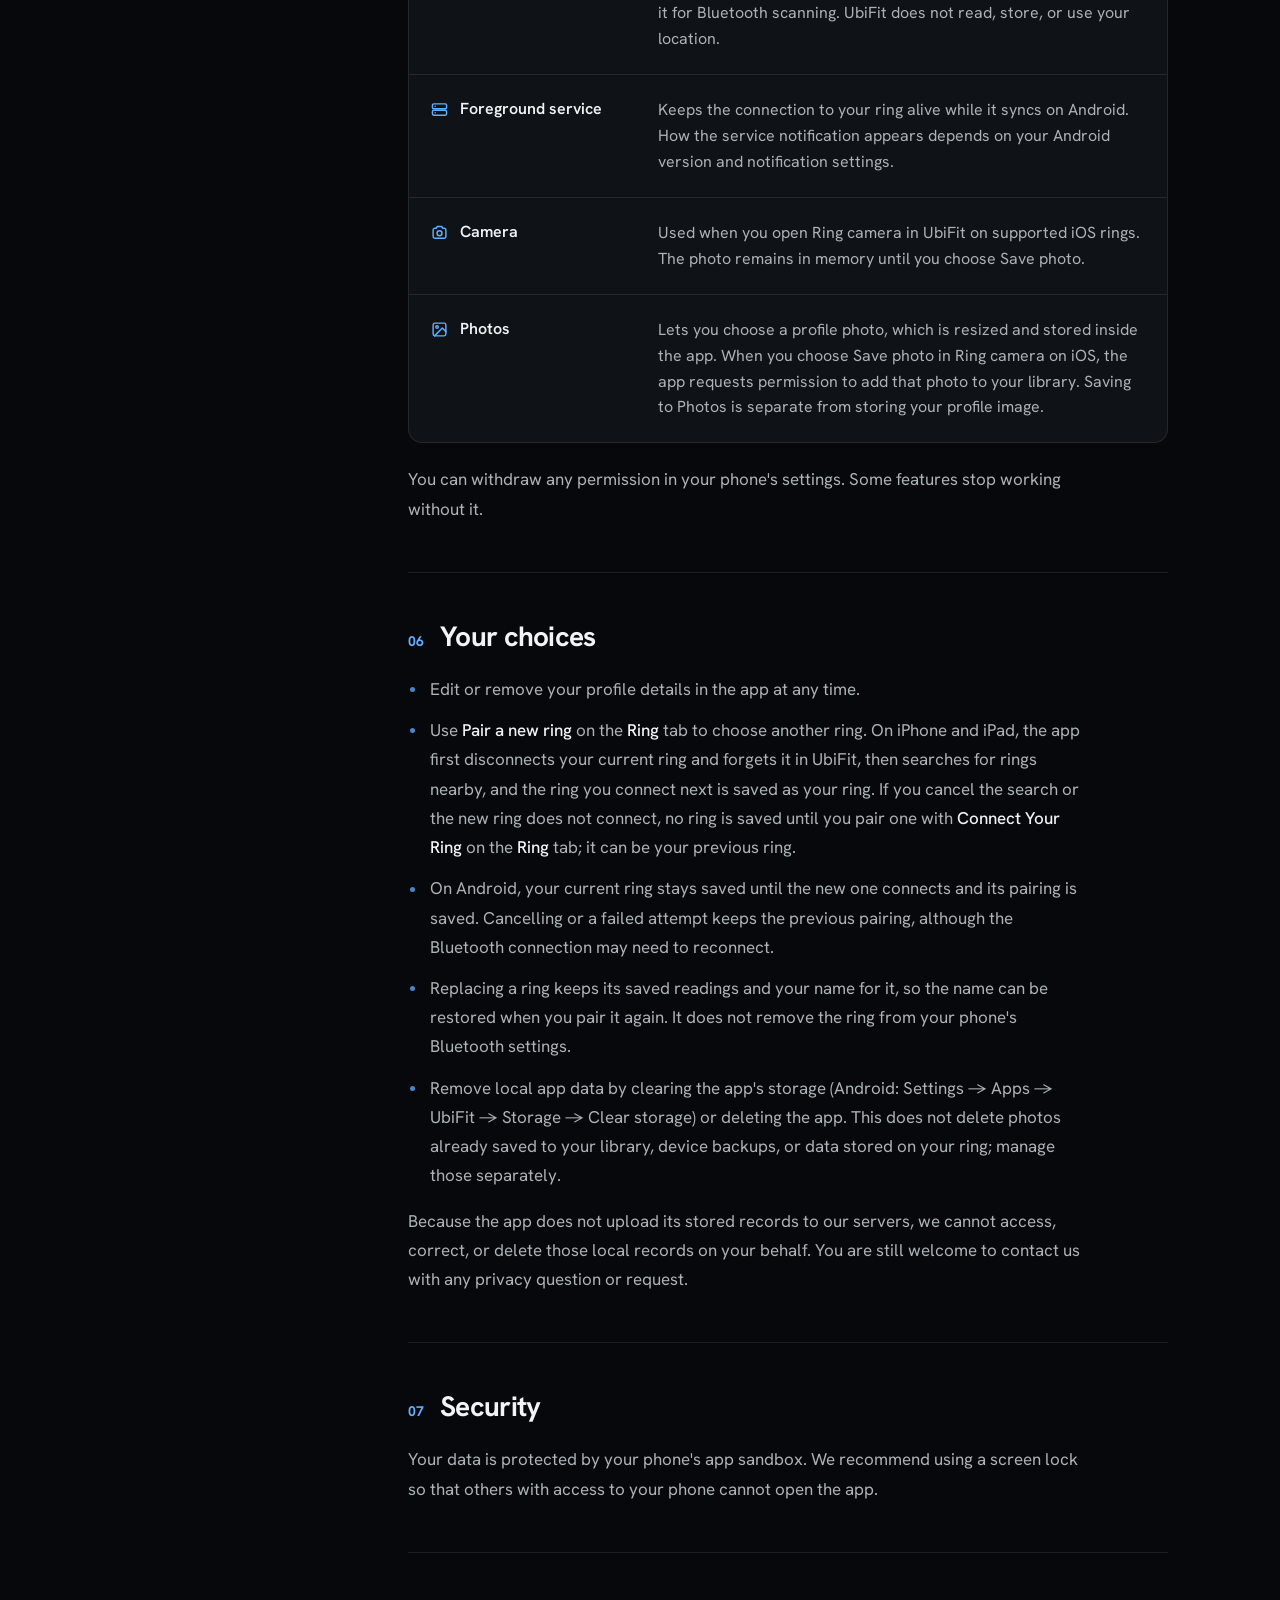
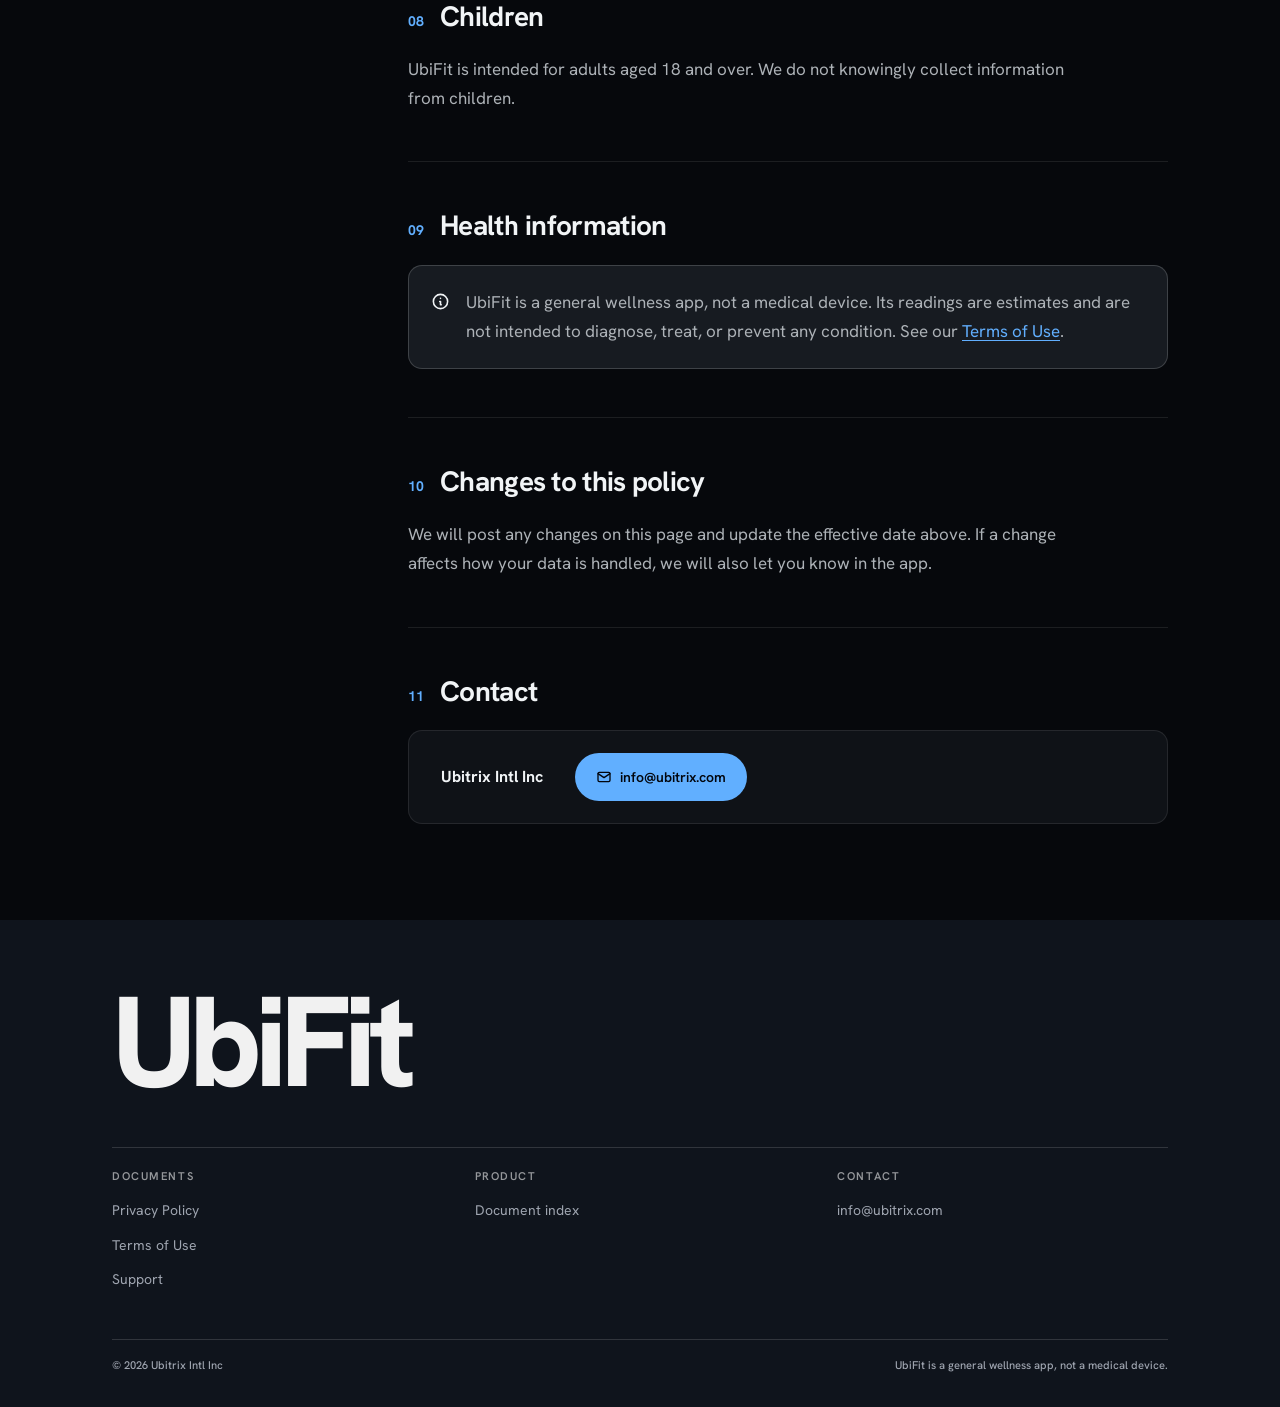
==== commit f35938de: "Drop the ubifit.net footer link until the landing page is redeployed" ====
--- a/privacy/index.html
+++ b/privacy/index.html
@@ -343,7 +343,6 @@
         <div class="site-footer__col">
           <h2>Product</h2>
           <ul>
-            <li><a href="https://ubifit.net">ubifit.net</a></li>
             <li><a href="../">Document index</a></li>
           </ul>
         </div>
